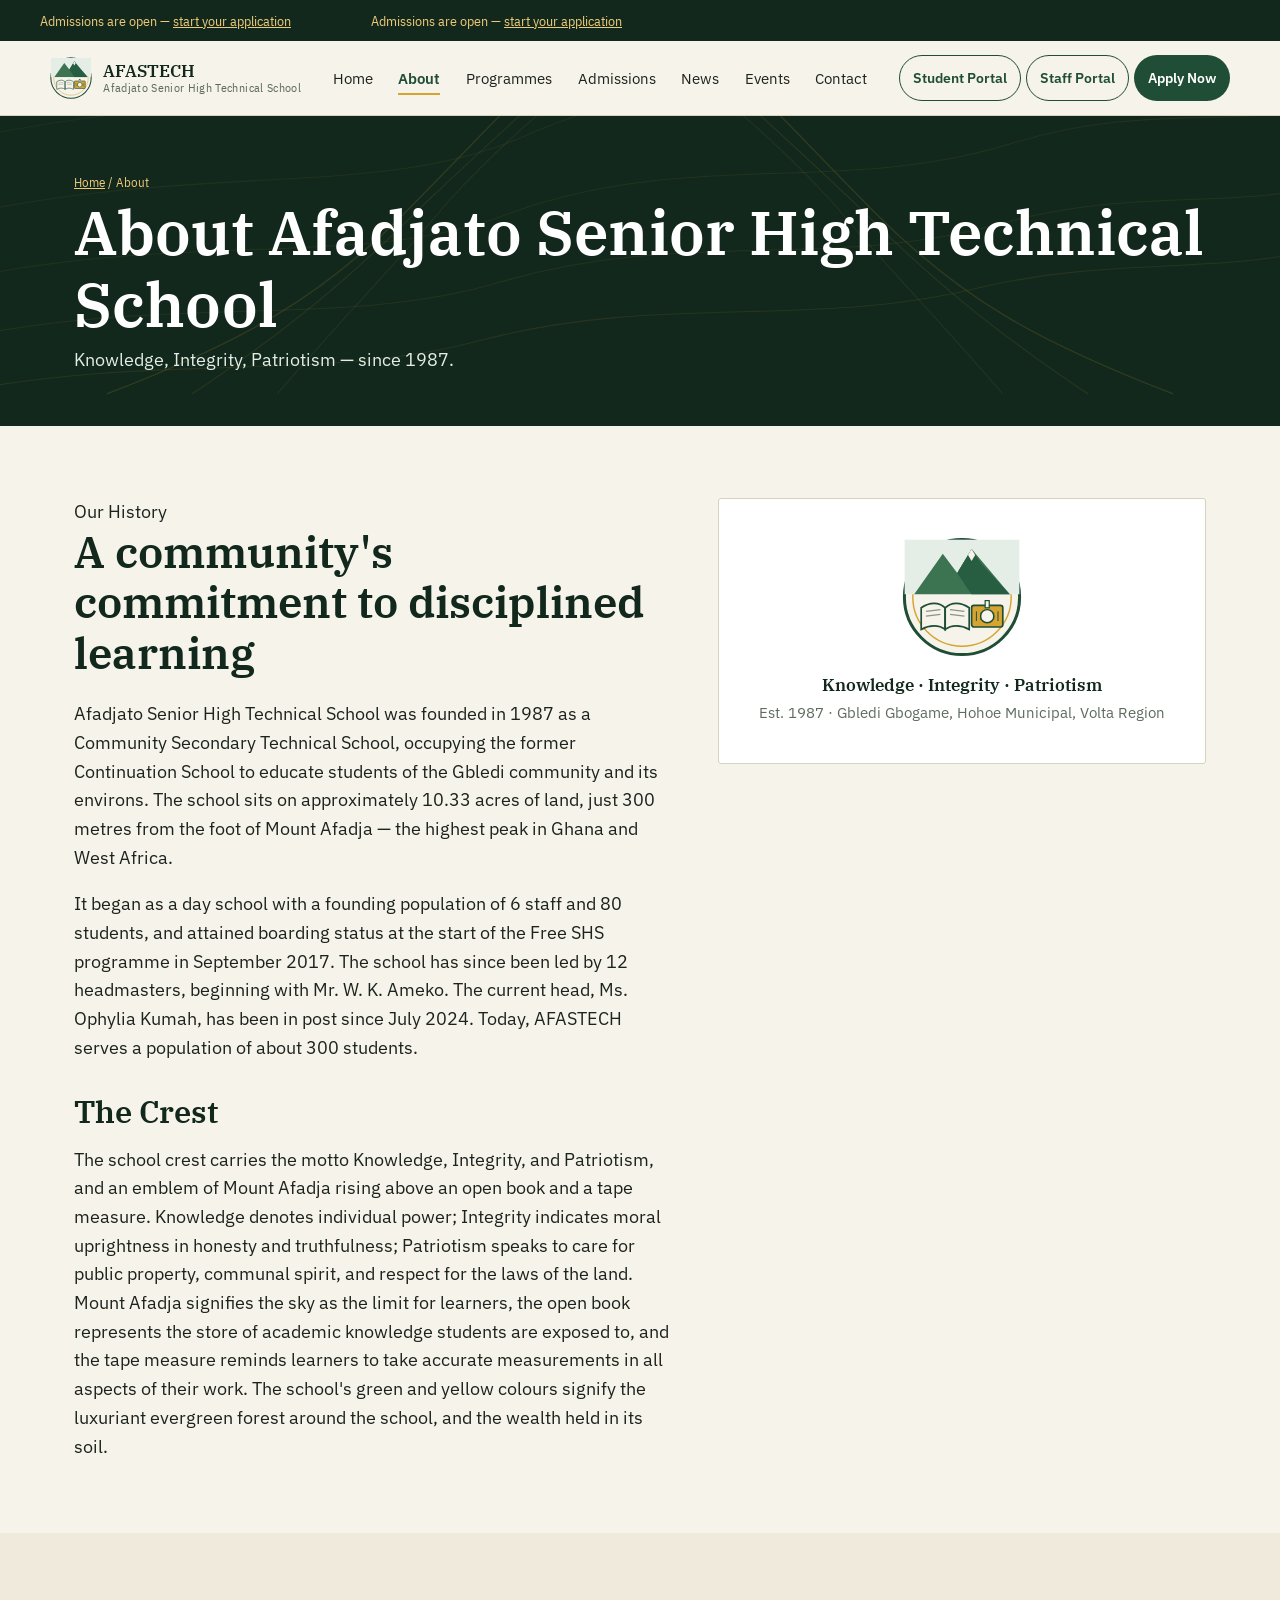
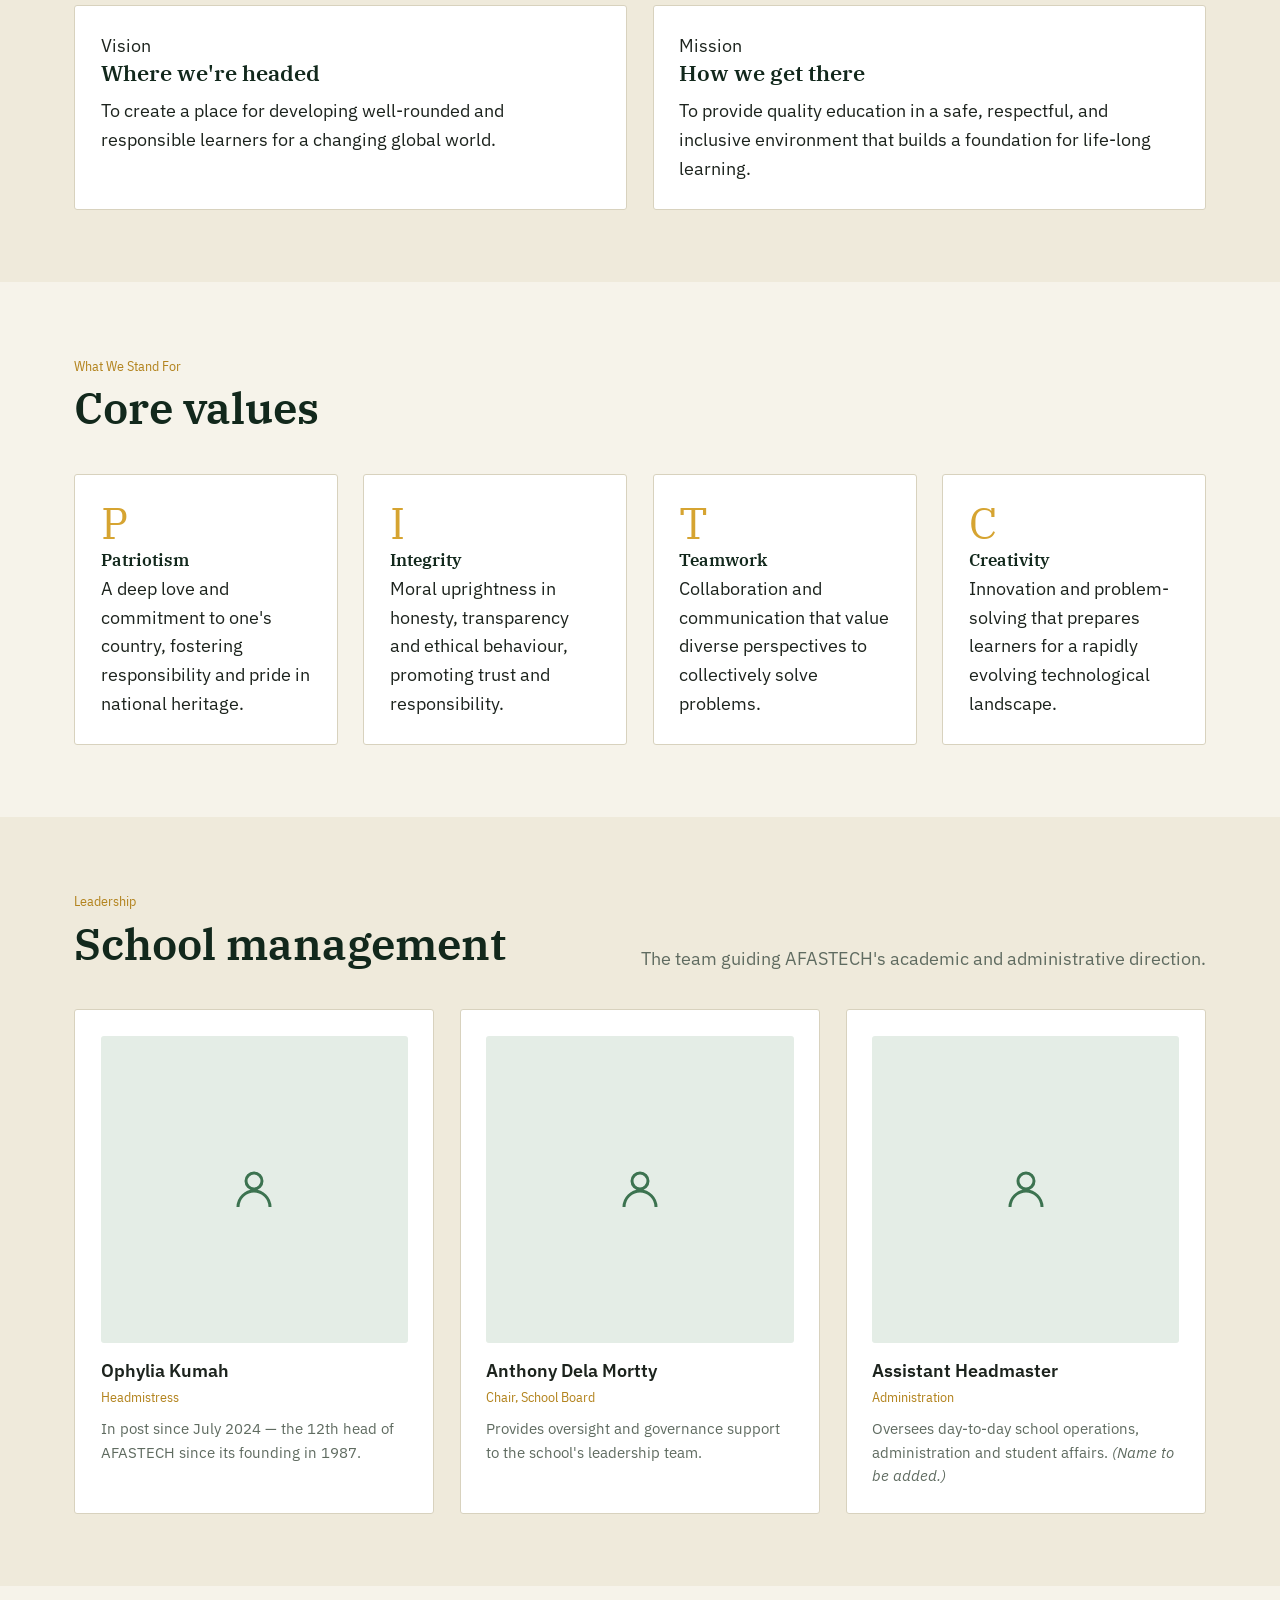
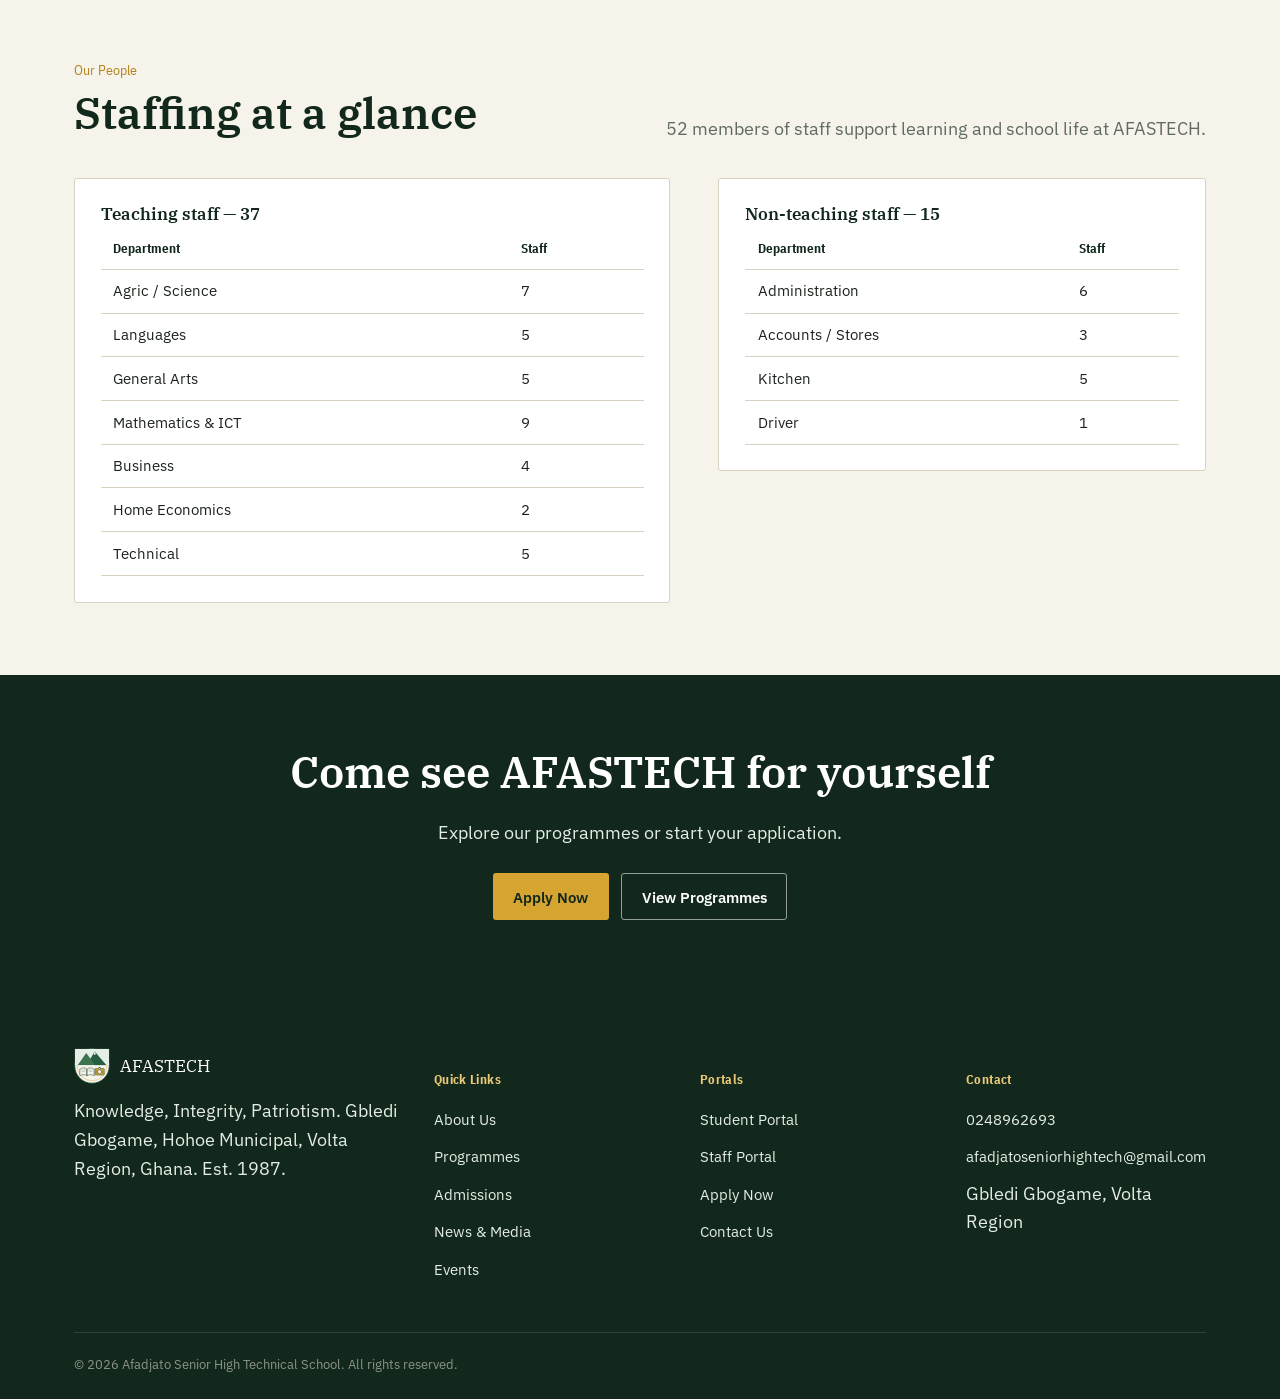
==== afastech-website/about.html @ eff5f086 "Publish AFASTECH website Co-authored-by: Copilot <223556219+Copilot@users.noreply.github.com>" ====
<!DOCTYPE html>
<html lang="en">
<head>
<meta charset="UTF-8">
<meta name="viewport" content="width=device-width, initial-scale=1.0">
<title>About Us — AFASTECH</title>
<meta name="description" content="History, vision, mission, core values and leadership of Afadjato Senior High Technical School.">
<link rel="icon" href="assets/crest.svg" type="image/svg+xml">
<link rel="preconnect" href="https://fonts.googleapis.com">
<link href="https://fonts.googleapis.com/css2?family=IBM+Plex+Serif:wght@500;600;700&family=IBM+Plex+Sans:wght@400;500;600&family=IBM+Plex+Sans+Condensed:wght@500;600&display=swap" rel="stylesheet">
<link rel="stylesheet" href="css/style.css">
</head>
<body data-page="about">
<a class="skip-link" href="#main">Skip to main content</a>

<header class="site-header">
  <div class="announce-bar">
    <div class="announce-track">
      <span class="announce-copy">Admissions are open — <a href="admissions.html">start your application</a></span>
      <span class="announce-copy" aria-hidden="true">Admissions are open — <a href="admissions.html" tabindex="-1">start your application</a></span>
    </div>
  </div>
  <div class="container nav-row">
    <a class="brand" href="index.html">
      <img class="brand-crest" src="assets/crest.svg" alt="AFASTECH crest">
      <span class="brand-text"><span class="brand-name">AFASTECH</span><span class="brand-sub">Afadjato Senior High Technical School</span></span>
    </a>
    <nav class="main-nav" aria-label="Primary">
      <a href="index.html" data-nav="home">Home</a>
      <a href="about.html" data-nav="about">About</a>
      <a href="programmes.html" data-nav="programmes">Programmes</a>
      <a href="admissions.html" data-nav="admissions">Admissions</a>
      <a href="news.html" data-nav="news">News</a>
      <a href="events.html" data-nav="events">Events</a>
      <a href="contact.html" data-nav="contact">Contact</a>
    </nav>
    <div class="nav-actions">
      <a class="btn btn-outline btn-header" href="portal-student.html">Student Portal</a>
      <a class="btn btn-outline btn-header" href="portal-staff.html">Staff Portal</a>
      <a class="btn btn-primary btn-header" href="admissions.html">Apply Now</a>
      <button class="nav-toggle" aria-label="Toggle navigation" aria-expanded="false">
        <svg viewBox="0 0 24 24" fill="none" stroke="currentColor" stroke-width="2"><line x1="3" y1="6" x2="21" y2="6"/><line x1="3" y1="12" x2="21" y2="12"/><line x1="3" y1="18" x2="21" y2="18"/></svg>
      </button>
    </div>
  </div>
</header>

<main id="main">

  <section class="page-hero">
    <img class="hero-contours" src="assets/contours.svg" alt="" style="opacity:0.3;">
    <div class="container" style="position:relative; z-index:2;">
      <span class="breadcrumb"><a href="index.html">Home</a> / About</span>
      <h1>About Afadjato Senior High Technical School</h1>
      <p>Knowledge, Integrity, Patriotism — since 1987.</p>
    </div>
  </section>

  <section>
    <div class="container two-col">
      <div>
        <span class="kicker">Our History</span>
        <h2>A community's commitment to disciplined learning</h2>
        <p>Afadjato Senior High Technical School was founded in 1987 as a Community Secondary Technical School, occupying the former Continuation School to educate students of the Gbledi community and its environs. The school sits on approximately 10.33 acres of land, just 300 metres from the foot of Mount Afadja — the highest peak in Ghana and West Africa.</p>
        <p>It began as a day school with a founding population of 6 staff and 80 students, and attained boarding status at the start of the Free SHS programme in September 2017. The school has since been led by 12 headmasters, beginning with Mr. W. K. Ameko. The current head, Ms. Ophylia Kumah, has been in post since July 2024. Today, AFASTECH serves a population of about 300 students.</p>
        <h3 style="margin-top:2rem;">The Crest</h3>
        <p>The school crest carries the motto Knowledge, Integrity, and Patriotism, and an emblem of Mount Afadja rising above an open book and a tape measure. Knowledge denotes individual power; Integrity indicates moral uprightness in honesty and truthfulness; Patriotism speaks to care for public property, communal spirit, and respect for the laws of the land. Mount Afadja signifies the sky as the limit for learners, the open book represents the store of academic knowledge students are exposed to, and the tape measure reminds learners to take accurate measurements in all aspects of their work. The school's green and yellow colours signify the luxuriant evergreen forest around the school, and the wealth held in its soil.</p>
      </div>
      <div>
        <div class="card" style="text-align:center; padding:2.4rem 1.6rem;">
          <img src="assets/crest.svg" alt="AFASTECH crest" style="width:120px; margin:0 auto 1.2rem;">
          <h4>Knowledge · Integrity · Patriotism</h4>
          <p class="person-bio">Est. 1987 · Gbledi Gbogame, Hohoe Municipal, Volta Region</p>
        </div>
      </div>
    </div>
  </section>

  <section class="section-alt">
    <div class="container grid grid-2">
      <div class="card">
        <span class="kicker">Vision</span>
        <h3>Where we're headed</h3>
        <p>To create a place for developing well-rounded and responsible learners for a changing global world.</p>
      </div>
      <div class="card">
        <span class="kicker">Mission</span>
        <h3>How we get there</h3>
        <p>To provide quality education in a safe, respectful, and inclusive environment that builds a foundation for life-long learning.</p>
      </div>
    </div>
  </section>

  <section>
    <div class="container">
      <div class="section-head">
        <div><span class="kicker">What We Stand For</span><h2>Core values</h2></div>
      </div>
      <div class="grid grid-4">
        <div class="card value-card"><span class="value-letter">P</span><h4>Patriotism</h4><p>A deep love and commitment to one's country, fostering responsibility and pride in national heritage.</p></div>
        <div class="card value-card"><span class="value-letter">I</span><h4>Integrity</h4><p>Moral uprightness in honesty, transparency and ethical behaviour, promoting trust and responsibility.</p></div>
        <div class="card value-card"><span class="value-letter">T</span><h4>Teamwork</h4><p>Collaboration and communication that value diverse perspectives to collectively solve problems.</p></div>
        <div class="card value-card"><span class="value-letter">C</span><h4>Creativity</h4><p>Innovation and problem-solving that prepares learners for a rapidly evolving technological landscape.</p></div>
      </div>
    </div>
  </section>

  <section id="leadership" class="section-alt">
    <div class="container">
      <div class="section-head">
        <div><span class="kicker">Leadership</span><h2>School management</h2></div>
        <p>The team guiding AFASTECH's academic and administrative direction.</p>
      </div>
      <div class="grid grid-3">
        <div class="card person-card">
          <div class="person-photo">
            <svg viewBox="0 0 24 24" width="48" height="48" fill="none" stroke="currentColor" stroke-width="1.5"><circle cx="12" cy="8" r="4"/><path d="M4 21c0-4.4 3.6-8 8-8s8 3.6 8 8"/></svg>
          </div>
          <p class="person-name">Ophylia Kumah</p>
          <p class="person-role">Headmistress</p>
          <p class="person-bio">In post since July 2024 — the 12th head of AFASTECH since its founding in 1987.</p>
        </div>
        <div class="card person-card">
          <div class="person-photo">
            <svg viewBox="0 0 24 24" width="48" height="48" fill="none" stroke="currentColor" stroke-width="1.5"><circle cx="12" cy="8" r="4"/><path d="M4 21c0-4.4 3.6-8 8-8s8 3.6 8 8"/></svg>
          </div>
          <p class="person-name">Anthony Dela Mortty</p>
          <p class="person-role">Chair, School Board</p>
          <p class="person-bio">Provides oversight and governance support to the school's leadership team.</p>
        </div>
        <div class="card person-card">
          <div class="person-photo">
            <svg viewBox="0 0 24 24" width="48" height="48" fill="none" stroke="currentColor" stroke-width="1.5"><circle cx="12" cy="8" r="4"/><path d="M4 21c0-4.4 3.6-8 8-8s8 3.6 8 8"/></svg>
          </div>
          <p class="person-name">Assistant Headmaster</p>
          <p class="person-role">Administration</p>
          <p class="person-bio">Oversees day-to-day school operations, administration and student affairs. <em>(Name to be added.)</em></p>
        </div>
      </div>
    </div>
  </section>

  <section>
    <div class="container">
      <div class="section-head">
        <div><span class="kicker">Our People</span><h2>Staffing at a glance</h2></div>
        <p>52 members of staff support learning and school life at AFASTECH.</p>
      </div>
      <div class="two-col">
        <div class="card">
          <h4>Teaching staff — 37</h4>
          <table class="data-table">
            <thead><tr><th>Department</th><th>Staff</th></tr></thead>
            <tbody>
              <tr><td>Agric / Science</td><td>7</td></tr>
              <tr><td>Languages</td><td>5</td></tr>
              <tr><td>General Arts</td><td>5</td></tr>
              <tr><td>Mathematics &amp; ICT</td><td>9</td></tr>
              <tr><td>Business</td><td>4</td></tr>
              <tr><td>Home Economics</td><td>2</td></tr>
              <tr><td>Technical</td><td>5</td></tr>
            </tbody>
          </table>
        </div>
        <div class="card">
          <h4>Non-teaching staff — 15</h4>
          <table class="data-table">
            <thead><tr><th>Department</th><th>Staff</th></tr></thead>
            <tbody>
              <tr><td>Administration</td><td>6</td></tr>
              <tr><td>Accounts / Stores</td><td>3</td></tr>
              <tr><td>Kitchen</td><td>5</td></tr>
              <tr><td>Driver</td><td>1</td></tr>
            </tbody>
          </table>
        </div>
      </div>
    </div>
  </section>

  <section class="section-dark">
    <div class="container" style="text-align:center;">
      <h2>Come see AFASTECH for yourself</h2>
      <p style="max-width:50ch; margin:0 auto 1.6rem; color:var(--forest-100);">Explore our programmes or start your application.</p>
      <div class="hero-ctas" style="justify-content:center;">
        <a class="btn btn-gold" href="admissions.html">Apply Now</a>
        <a class="btn btn-outline-light" href="programmes.html">View Programmes</a>
      </div>
    </div>
  </section>

</main>

<footer class="site-footer">
  <div class="container">
    <div class="footer-grid">
      <div>
        <div class="footer-brand"><img class="brand-crest" src="assets/crest.svg" alt="AFASTECH crest"><span>AFASTECH</span></div>
        <p style="color:var(--forest-100); max-width:32ch;">Knowledge, Integrity, Patriotism. Gbledi Gbogame, Hohoe Municipal, Volta Region, Ghana. Est. 1987.</p>
      </div>
      <div class="footer-col"><h5>Quick Links</h5><ul>
        <li><a href="about.html">About Us</a></li>
        <li><a href="programmes.html">Programmes</a></li>
        <li><a href="admissions.html">Admissions</a></li>
        <li><a href="news.html">News &amp; Media</a></li>
        <li><a href="events.html">Events</a></li>
      </ul></div>
      <div class="footer-col"><h5>Portals</h5><ul>
        <li><a href="portal-student.html">Student Portal</a></li>
        <li><a href="portal-staff.html">Staff Portal</a></li>
        <li><a href="admissions.html">Apply Now</a></li>
        <li><a href="contact.html">Contact Us</a></li>
      </ul></div>
      <div class="footer-col"><h5>Contact</h5><ul>
        <li><a href="tel:0248962693">0248962693</a></li>
        <li><a href="mailto:afadjatoseniorhightech@gmail.com">afadjatoseniorhightech@gmail.com</a></li>
        <li>Gbledi Gbogame, Volta Region</li>
      </ul></div>
    </div>
    <div class="footer-bottom">
      <span>© <span data-year></span> Afadjato Senior High Technical School. All rights reserved.</span>
    </div>
  </div>
</footer>

<script src="js/main.js"></script>
</body>
</html>
---- afastech-website/css/style.css ----
/* ==========================================================================
   AFASTECH — Afadjato Senior High Technical School
   Design system: forest/gold palette drawn from the school crest,
   contour-line + measurement-tick motifs drawn from Mount Afadja and the
   Technical Drawing programme.
   ========================================================================== */

:root {
  /* Colour */
  --forest-900: #12281c;
  --forest-700: #1f4d36;
  --forest-600: #275e42;
  --forest-500: #3c7350;
  --forest-100: #e4ede6;
  --gold-600: #b3841f;
  --gold-500: #d6a431;
  --gold-300: #ecc978;
  --gold-100: #faf1dc;
  --paper: #f6f3ea;
  --paper-dim: #efeadb;
  --ink: #1c231d;
  --stone: #5f6b60;
  --stone-light: #8b9389;
  --line: #d8d2be;
  --white: #ffffff;
  --error: #a3341f;

  /* Type */
  --font-display: "IBM Plex Serif", Georgia, serif;
  --font-body: "IBM Plex Sans", -apple-system, "Segoe UI", sans-serif;
  --font-label: "IBM Plex Sans Condensed", "IBM Plex Sans", sans-serif;

  /* Scale */
  --step--1: clamp(0.83rem, 0.8rem + 0.15vw, 0.9rem);
  --step-0: clamp(1rem, 0.96rem + 0.2vw, 1.125rem);
  --step-1: clamp(1.2rem, 1.13rem + 0.35vw, 1.4rem);
  --step-2: clamp(1.5rem, 1.35rem + 0.75vw, 1.95rem);
  --step-3: clamp(1.9rem, 1.6rem + 1.5vw, 2.75rem);
  --step-4: clamp(2.4rem, 1.9rem + 2.5vw, 3.9rem);

  --max-w: 1180px;
  --radius: 3px;
}

*, *::before, *::after { box-sizing: border-box; }

html { scroll-behavior: smooth; }

@media (prefers-reduced-motion: reduce) {
  html { scroll-behavior: auto; }
  *, *::before, *::after {
    animation-duration: 0.01ms !important;
    animation-iteration-count: 1 !important;
    transition-duration: 0.01ms !important;
  }
}

body {
  margin: 0;
  background: var(--paper);
  color: var(--ink);
  font-family: var(--font-body);
  font-size: var(--step-0);
  line-height: 1.6;
  -webkit-font-smoothing: antialiased;
}

h1, h2, h3, h4 {
  font-family: var(--font-display);
  color: var(--forest-900);
  line-height: 1.15;
  margin: 0 0 0.5em;
  font-weight: 600;
}

h1 { font-size: var(--step-4); }
h2 { font-size: var(--step-3); }
h3 { font-size: var(--step-2); }
h4 { font-size: var(--step-1); }

p { margin: 0 0 1em; max-width: 62ch; }
p:last-child { margin-bottom: 0; }

a { color: var(--forest-700); }

img { max-width: 100%; display: block; }

ul, ol { padding-left: 1.2em; }

.container {
  max-width: var(--max-w);
  margin: 0 auto;
  padding: 0 1.5rem;
}

.visually-hidden {
  position: absolute;
  width: 1px; height: 1px;
  overflow: hidden;
  clip: rect(0 0 0 0);
  white-space: nowrap;
}

a:focus-visible,
button:focus-visible,
input:focus-visible,
select:focus-visible,
textarea:focus-visible {
  outline: 2px solid var(--gold-600);
  outline-offset: 2px;
}

/* --------------------------------------------------------------------
   Measurement-tick divider — echoes the crest's tape measure & the
   Technical Drawing programme. Used instead of a plain hairline rule.
   -------------------------------------------------------------------- */
.tick-rule {
  --tick-color: var(--line);
  height: 10px;
  width: 100%;
  background-image:
    linear-gradient(to right, var(--tick-color), var(--tick-color));
  background-size: 100% 1px;
  background-position: center;
  background-repeat: no-repeat;
  position: relative;
  margin: 0;
}
.tick-rule::before {
  content: "";
  position: absolute;
  inset: 0;
  background-image: repeating-linear-gradient(
    to right,
    var(--tick-color) 0,
    var(--tick-color) 1px,
    transparent 1px,
    transparent 24px
  );
  background-position: center;
  background-repeat: repeat-x;
  background-size: 24px 10px;
  opacity: 0.9;
}
.tick-rule.tick-gold { --tick-color: var(--gold-500); }

/* --------------------------------------------------------------------
   Header / nav
   -------------------------------------------------------------------- */
.site-header {
  background: var(--paper);
  border-bottom: 1px solid var(--line);
  position: sticky;
  top: 0;
  z-index: 40;
}

.announce-bar {
  background: var(--forest-900);
  color: var(--gold-300);
  font-family: var(--font-label);
  font-size: var(--step--1);
  overflow: hidden;
  padding: 0.55rem 0;
  white-space: nowrap;
}
.announce-bar a { color: var(--gold-300); text-decoration: underline; }
.announce-track {
  display: flex;
  width: max-content;
  animation: admissions-scroll 28s linear infinite;
}
.announce-copy { flex: 0 0 auto; padding: 0 2.5rem; }
.announce-bar:hover .announce-track,
.announce-bar:focus-within .announce-track { animation-play-state: paused; }
@keyframes admissions-scroll {
  to { transform: translateX(-50%); }
}
@media (prefers-reduced-motion: reduce) {
  .announce-track { animation: none; width: auto; margin: 0 auto; }
  .announce-copy { white-space: normal; text-align: center; }
  .announce-copy[aria-hidden="true"] { display: none; }
}

.nav-row {
  display: flex;
  align-items: center;
  justify-content: space-between;
  padding: 0.9rem 0;
  gap: 1rem;
}

.brand {
  display: flex;
  align-items: center;
  gap: 0.7rem;
  text-decoration: none;
  color: var(--forest-900);
}
.brand-crest { width: 42px; height: 42px; flex-shrink: 0; }
.brand-text { display: flex; flex-direction: column; line-height: 1.15; }
.brand-name {
  font-family: var(--font-display);
  font-weight: 600;
  font-size: 1.05rem;
  color: var(--forest-900);
}
.brand-sub {
  font-family: var(--font-label);
  font-size: 0.72rem;
  color: var(--stone);
  letter-spacing: 0.03em;
}

.main-nav {
  display: flex;
  align-items: center;
  gap: 1.6rem;
}
.main-nav a {
  color: var(--ink);
  text-decoration: none;
  font-size: 0.95rem;
  position: relative;
  padding: 0.2rem 0;
}
.main-nav a::after {
  content: "";
  position: absolute;
  left: 0; right: 100%;
  bottom: -2px;
  height: 2px;
  background: var(--gold-500);
  transition: right 0.2s ease;
}
.main-nav a:hover::after,
.main-nav a[aria-current="page"]::after { right: 0; }
.main-nav a[aria-current="page"] { color: var(--forest-700); font-weight: 600; }

.nav-actions { display: flex; align-items: center; justify-content: flex-end; gap: 0.35rem; flex-wrap: wrap; }
.nav-actions .btn-header { border-radius: 999px; padding-inline: 0.8rem; font-size: 0.9rem; white-space: nowrap; }

.nav-toggle {
  display: none;
  background: none;
  border: 1px solid var(--line);
  border-radius: var(--radius);
  padding: 0.4rem 0.6rem;
  cursor: pointer;
}
.nav-toggle svg { display: block; width: 22px; height: 22px; }

@media (max-width: 1080px) {
  .main-nav {
    display: none;
    position: absolute;
    top: 100%; left: 0; right: 0;
    background: var(--paper);
    border-bottom: 1px solid var(--line);
    flex-direction: column;
    align-items: flex-start;
    gap: 0;
    padding: 0.5rem 1.5rem 1rem;
  }
  .main-nav.open { display: flex; }
  .main-nav a { padding: 0.6rem 0; width: 100%; }
  .nav-toggle { display: inline-flex; }
}

@media (max-width: 640px) {
  .container { padding-left: 1rem; padding-right: 1rem; }
  .nav-row { position: relative; flex-wrap: wrap; padding-right: 1rem; }
  .brand { flex: 1 1 auto; min-width: 0; padding-right: 3.5rem; }
  .brand-sub { max-width: 14rem; }
  .nav-actions { flex: 1 1 100%; justify-content: center; }
  .nav-actions .btn-header { padding: 0.45rem 0.65rem; font-size: 0.82rem; }
  .nav-actions .nav-toggle { position: absolute; top: 0.85rem; right: 1rem; }
  section { padding: 3.25rem 0; }
  .hero-inner { padding-top: 3.5rem; padding-bottom: 4rem; }
  .login-card { padding: 1.5rem; }
  .form-card { padding: 1.25rem; }
  .data-table { display: block; overflow-x: auto; white-space: nowrap; }
  .portal-dash-header .container { flex-wrap: wrap; gap: 0.8rem; }
}

/* --------------------------------------------------------------------
   Buttons
   -------------------------------------------------------------------- */
.btn {
  display: inline-flex;
  align-items: center;
  gap: 0.5rem;
  font-family: var(--font-body);
  font-weight: 600;
  font-size: 0.95rem;
  padding: 0.65rem 1.2rem;
  border-radius: var(--radius);
  border: 1px solid transparent;
  cursor: pointer;
  text-decoration: none;
  transition: background 0.15s ease, color 0.15s ease, border-color 0.15s ease;
}
.btn-primary { background: var(--forest-700); color: var(--white); }
.btn-primary:hover { background: var(--forest-900); }
.btn-gold { background: var(--gold-500); color: var(--forest-900); }
.btn-gold:hover { background: var(--gold-600); color: var(--white); }
.btn-outline {
  background: transparent;
  border-color: var(--forest-700);
  color: var(--forest-700);
}
.btn-outline:hover { background: var(--forest-100); }
.btn-outline-light {
  background: transparent;
  border-color: rgba(255,255,255,0.55);
  color: var(--white);
}
.btn-outline-light:hover { background: rgba(255,255,255,0.12); }
.btn-block { width: 100%; justify-content: center; }
.btn[disabled] { opacity: 0.55; cursor: not-allowed; }

/* --------------------------------------------------------------------
   Hero
   -------------------------------------------------------------------- */
.hero {
  position: relative;
  background: linear-gradient(180deg, var(--forest-900) 0%, var(--forest-700) 100%);
  color: var(--white);
  overflow: hidden;
}
.hero-contours {
  position: absolute;
  inset: 0;
  width: 100%;
  height: 100%;
  opacity: 0.55;
}
.hero-inner {
  position: relative;
  z-index: 2;
  padding: 5rem 0 5.5rem;
  display: grid;
  gap: 1.4rem;
  max-width: 700px;
}
.eyebrow {
  font-family: var(--font-label);
  font-size: var(--step--1);
  color: var(--gold-300);
  display: inline-flex;
  align-items: center;
  gap: 0.5rem;
}
.hero h1 { color: var(--white); }
.hero .lede {
  font-size: var(--step-1);
  color: var(--forest-100);
  max-width: 46ch;
}
.hero-ctas { display: flex; gap: 0.8rem; flex-wrap: wrap; margin-top: 0.4rem; }

.stat-strip {
  position: relative;
  z-index: 2;
  background: var(--forest-900);
  border-top: 1px solid rgba(255,255,255,0.12);
}
.stat-grid {
  display: grid;
  grid-template-columns: repeat(4, 1fr);
  text-align: left;
}
.stat-grid > div {
  padding: 1.1rem 1.5rem;
  border-left: 1px solid rgba(255,255,255,0.12);
}
.stat-grid > div:first-child { border-left: none; padding-left: 0; }
.stat-num {
  font-family: var(--font-display);
  font-size: var(--step-2);
  color: var(--gold-300);
  display: block;
}
.stat-label {
  font-family: var(--font-label);
  font-size: 0.78rem;
  color: var(--forest-100);
}
@media (max-width: 760px) {
  .stat-grid { grid-template-columns: repeat(2, 1fr); }
  .stat-grid > div:nth-child(3) { border-left: none; padding-left: 0; }
}

/* --------------------------------------------------------------------
   Sections
   -------------------------------------------------------------------- */
section { padding: 4.5rem 0; }
.section-tight { padding: 3rem 0; }
.section-alt { background: var(--paper-dim); }
.section-dark { background: var(--forest-900); color: var(--forest-100); }
.section-dark h2, .section-dark h3 { color: var(--white); }

.section-head {
  display: flex;
  justify-content: space-between;
  align-items: flex-end;
  gap: 1.5rem;
  margin-bottom: 2.2rem;
  flex-wrap: wrap;
}
.section-head .kicker {
  font-family: var(--font-label);
  color: var(--gold-600);
  font-size: var(--step--1);
  margin-bottom: 0.4rem;
  display: block;
}
.section-head h2 { margin-bottom: 0.3rem; }
.section-head p { color: var(--stone); margin: 0; }

/* Grids & cards */
.grid { display: grid; gap: 1.6rem; }
.grid-2 { grid-template-columns: repeat(2, minmax(0, 1fr)); }
.grid-3 { grid-template-columns: repeat(3, minmax(0, 1fr)); }
.grid-4 { grid-template-columns: repeat(4, minmax(0, 1fr)); }
.grid > * { min-width: 0; }
@media (max-width: 900px) {
  .grid-3, .grid-4 { grid-template-columns: repeat(2, 1fr); }
}
@media (max-width: 620px) {
  .grid-2, .grid-3, .grid-4 { grid-template-columns: minmax(0, 1fr); }
}

.card {
  background: var(--white);
  border: 1px solid var(--line);
  border-radius: var(--radius);
  padding: 1.6rem;
  overflow-wrap: anywhere;
}
.card h3 { font-size: var(--step-1); }
.card h4 { font-size: 1.05rem; margin-bottom: 0.3rem; }

.programme-card {
  background: var(--white);
  border: 1px solid var(--line);
  border-top: 3px solid var(--forest-600);
  border-radius: var(--radius);
  padding: 1.7rem;
  display: flex;
  flex-direction: column;
  gap: 0.7rem;
}
.programme-card .subject-list {
  font-size: 0.9rem;
  color: var(--stone);
  columns: 1;
  margin: 0;
  padding-left: 1.1em;
}
.programme-icon {
  width: 40px; height: 40px;
  color: var(--forest-600);
}

.value-card { text-align: left; }
.value-letter {
  font-family: var(--font-display);
  font-size: var(--step-3);
  color: var(--gold-500);
  line-height: 1;
  display: block;
  margin-bottom: 0.4rem;
}

.person-card { text-align: left; }
.person-photo {
  aspect-ratio: 1;
  border-radius: var(--radius);
  background: var(--forest-100);
  margin-bottom: 0.9rem;
  display: flex;
  align-items: center;
  justify-content: center;
  color: var(--forest-500);
  overflow: hidden;
}
.person-name { font-weight: 600; margin-bottom: 0.1rem; }
.person-role {
  font-family: var(--font-label);
  color: var(--gold-600);
  font-size: 0.85rem;
  margin-bottom: 0.5rem;
}
.person-bio { color: var(--stone); font-size: 0.92rem; }

.quote-block {
  border-left: 3px solid var(--gold-500);
  padding-left: 1.4rem;
  font-family: var(--font-display);
  font-size: var(--step-1);
  color: var(--forest-900);
}

.tag {
  display: inline-flex;
  align-items: center;
  font-family: var(--font-label);
  font-size: 0.75rem;
  padding: 0.2rem 0.6rem;
  border-radius: 999px;
  background: var(--forest-100);
  color: var(--forest-700);
}
.tag-gold { background: var(--gold-100); color: var(--gold-600); }

/* --------------------------------------------------------------------
   Timeline / steps (admissions)
   -------------------------------------------------------------------- */
.step-list { list-style: none; margin: 0; padding: 0; counter-reset: step; }
.step-item {
  display: flex;
  gap: 1.2rem;
  padding: 1.5rem 0;
  border-top: 1px solid var(--line);
}
.step-item:first-child { border-top: none; }
.step-num {
  counter-increment: step;
  font-family: var(--font-display);
  font-size: var(--step-1);
  color: var(--gold-600);
  width: 2.4rem;
  flex-shrink: 0;
}
.step-num::before { content: counter(step, decimal-leading-zero); }
.step-body h4 { margin-bottom: 0.3rem; }
.step-body p { color: var(--stone); }

/* --------------------------------------------------------------------
   Forms
   -------------------------------------------------------------------- */
.field { margin-bottom: 1.1rem; }
.field label {
  display: block;
  font-family: var(--font-label);
  font-size: 0.85rem;
  color: var(--forest-900);
  margin-bottom: 0.35rem;
}
.field .hint { font-size: 0.8rem; color: var(--stone-light); margin-top: 0.3rem; }
.field input,
.field select,
.field textarea {
  width: 100%;
  font-family: var(--font-body);
  font-size: 1rem;
  padding: 0.65rem 0.8rem;
  border: 1px solid var(--line);
  border-radius: var(--radius);
  background: var(--white);
  color: var(--ink);
}
.field input:focus,
.field select:focus,
.field textarea:focus {
  border-color: var(--forest-500);
}
.field-row { display: grid; grid-template-columns: 1fr 1fr; gap: 1rem; }
@media (max-width: 560px) { .field-row { grid-template-columns: 1fr; } }
.field-error { color: var(--error); font-size: 0.8rem; margin-top: 0.3rem; display: none; }
.field.has-error input,
.field.has-error select { border-color: var(--error); }
.field.has-error .field-error { display: block; }

.form-card {
  background: var(--white);
  border: 1px solid var(--line);
  border-radius: var(--radius);
  padding: 2rem;
}

.alert {
  border-radius: var(--radius);
  padding: 0.9rem 1.1rem;
  font-size: 0.92rem;
  margin-bottom: 1.2rem;
  display: none;
}
.alert.show { display: block; }
.alert-success { background: var(--forest-100); color: var(--forest-900); border: 1px solid var(--forest-500); }
.alert-error { background: #f7e5e0; color: var(--error); border: 1px solid var(--error); }

/* Admission progress */
.progress-track {
  display: flex;
  align-items: center;
  margin-bottom: 2.5rem;
  overflow-x: auto;
  gap: 0;
}
.progress-step {
  display: flex;
  align-items: center;
  flex-shrink: 0;
  font-family: var(--font-label);
  font-size: 0.78rem;
  color: var(--stone-light);
}
.progress-step .dot {
  width: 26px; height: 26px;
  border-radius: 50%;
  border: 1px solid var(--line);
  display: flex;
  align-items: center;
  justify-content: center;
  background: var(--white);
  font-family: var(--font-display);
  color: var(--stone);
  margin-right: 0.5rem;
  flex-shrink: 0;
}
.progress-step.active .dot { background: var(--forest-700); border-color: var(--forest-700); color: var(--white); }
.progress-step.done .dot { background: var(--gold-500); border-color: var(--gold-500); color: var(--forest-900); }
.progress-step.active { color: var(--forest-900); font-weight: 600; }
.progress-connector { width: 32px; height: 1px; background: var(--line); margin: 0 0.4rem; flex-shrink: 0; }

/* --------------------------------------------------------------------
   Footer
   -------------------------------------------------------------------- */
.site-footer {
  background: var(--forest-900);
  color: var(--forest-100);
  padding: 3.5rem 0 1.5rem;
}
.footer-grid {
  display: grid;
  grid-template-columns: 1.4fr 1fr 1fr 1fr;
  gap: 2rem;
  margin-bottom: 2.5rem;
}
@media (max-width: 760px) {
  .footer-grid { grid-template-columns: 1fr 1fr; }
}
@media (max-width: 480px) {
  .footer-grid { grid-template-columns: 1fr; gap: 1.5rem; }
  .footer-bottom { flex-direction: column; }
}
.footer-brand { display: flex; align-items: center; gap: 0.6rem; margin-bottom: 0.8rem; }
.footer-brand .brand-crest { width: 36px; height: 36px; }
.footer-brand span { font-family: var(--font-display); color: var(--white); font-size: 1.05rem; }
.footer-col h5 {
  font-family: var(--font-label);
  color: var(--gold-300);
  font-size: 0.8rem;
  letter-spacing: 0.03em;
  margin-bottom: 0.9rem;
}
.footer-col ul { list-style: none; padding: 0; margin: 0; }
.footer-col li { margin-bottom: 0.55rem; }
.footer-col a { color: var(--forest-100); text-decoration: none; font-size: 0.92rem; }
.footer-col a:hover { color: var(--gold-300); }
.footer-bottom {
  border-top: 1px solid rgba(255,255,255,0.12);
  padding-top: 1.3rem;
  display: flex;
  justify-content: space-between;
  flex-wrap: wrap;
  gap: 0.6rem;
  font-size: 0.82rem;
  color: var(--stone-light);
}

/* --------------------------------------------------------------------
   Misc page bits
   -------------------------------------------------------------------- */
.page-hero {
  background: var(--forest-900);
  color: var(--white);
  padding: 3.2rem 0;
  position: relative;
  overflow: hidden;
}
.page-hero h1 { color: var(--white); margin-bottom: 0.4rem; }
.page-hero p { color: var(--forest-100); }
.breadcrumb {
  font-family: var(--font-label);
  font-size: 0.8rem;
  color: var(--gold-300);
  margin-bottom: 0.6rem;
}
.breadcrumb a { color: var(--gold-300); }

.two-col {
  display: grid;
  grid-template-columns: 1.1fr 0.9fr;
  gap: 3rem;
  align-items: start;
}
@media (max-width: 860px) { .two-col { grid-template-columns: 1fr; } }

.mountain-figure {
  border-radius: var(--radius);
  overflow: hidden;
  border: 1px solid var(--line);
}

.news-card { display: flex; flex-direction: column; gap: 0.6rem; }
.news-meta {
  font-family: var(--font-label);
  font-size: 0.78rem;
  color: var(--stone-light);
  display: flex;
  gap: 0.6rem;
  align-items: center;
}

table.data-table { width: 100%; border-collapse: collapse; font-size: 0.92rem; }
table.data-table th, table.data-table td {
  text-align: left;
  padding: 0.6rem 0.8rem;
  border-bottom: 1px solid var(--line);
}
table.data-table th {
  font-family: var(--font-label);
  color: var(--forest-900);
  font-size: 0.8rem;
}

.login-shell {
  min-height: calc(100vh - 260px);
  display: flex;
  align-items: center;
  justify-content: center;
  padding: 3.5rem 1.5rem;
  background: var(--paper-dim);
}
.login-card {
  width: 100%;
  max-width: 420px;
  background: var(--white);
  border: 1px solid var(--line);
  border-radius: var(--radius);
  padding: 2.4rem;
}
.login-crest { width: 52px; height: 52px; margin: 0 auto 1rem; }
.login-card h1 { font-size: var(--step-2); text-align: center; }
.login-sub { text-align: center; color: var(--stone); margin-bottom: 1.8rem; font-size: 0.92rem; }
.login-divider { text-align: center; color: var(--stone-light); font-size: 0.8rem; margin: 1.2rem 0; }
.demo-note {
  font-size: 0.82rem;
  color: var(--stone);
  background: var(--paper-dim);
  border: 1px dashed var(--line);
  border-radius: var(--radius);
  padding: 0.8rem 1rem;
  margin-top: 1.4rem;
}
.portal-dash-header {
  background: var(--forest-900);
  color: var(--white);
  padding: 1.4rem 0;
}
.portal-dash-header .container { display: flex; justify-content: space-between; align-items: center; }
.portal-shell { padding: 2.5rem 0 4rem; }
.dash-grid { display: grid; grid-template-columns: 220px 1fr; gap: 2rem; }
@media (max-width: 760px) { .dash-grid { grid-template-columns: 1fr; } }
.dash-nav { list-style: none; padding: 0; margin: 0; display: flex; flex-direction: column; gap: 0.2rem; }
.dash-nav a {
  display: block;
  padding: 0.6rem 0.8rem;
  border-radius: var(--radius);
  color: var(--ink);
  text-decoration: none;
  font-size: 0.92rem;
}
.dash-nav a.active, .dash-nav a:hover { background: var(--forest-100); color: var(--forest-700); }

.map-embed {
  border: 1px solid var(--line);
  border-radius: var(--radius);
  overflow: hidden;
}
.map-embed iframe { width: 100%; height: 320px; border: 0; display: block; }

.skip-link {
  position: absolute;
  left: -999px;
  top: 0;
  background: var(--forest-900);
  color: var(--white);
  padding: 0.7rem 1rem;
  z-index: 100;
}
.skip-link:focus { left: 1rem; top: 1rem; }
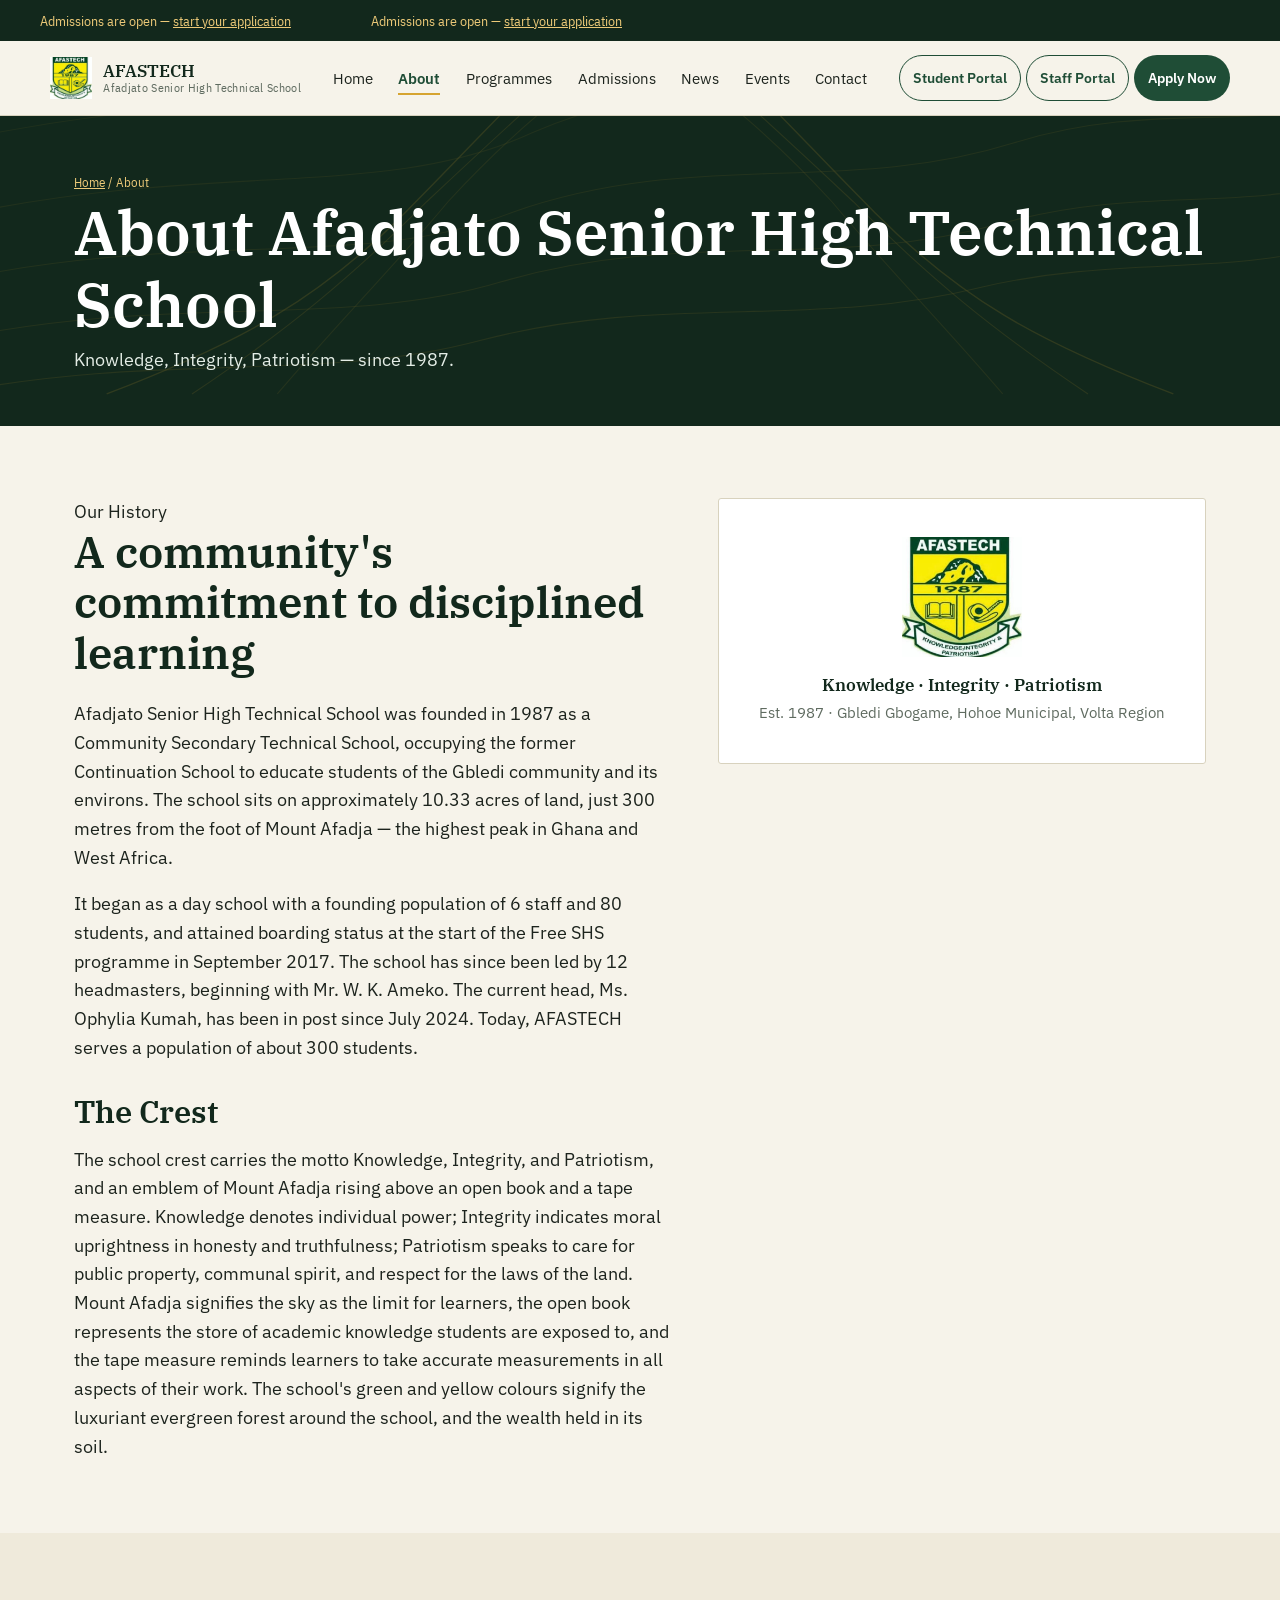
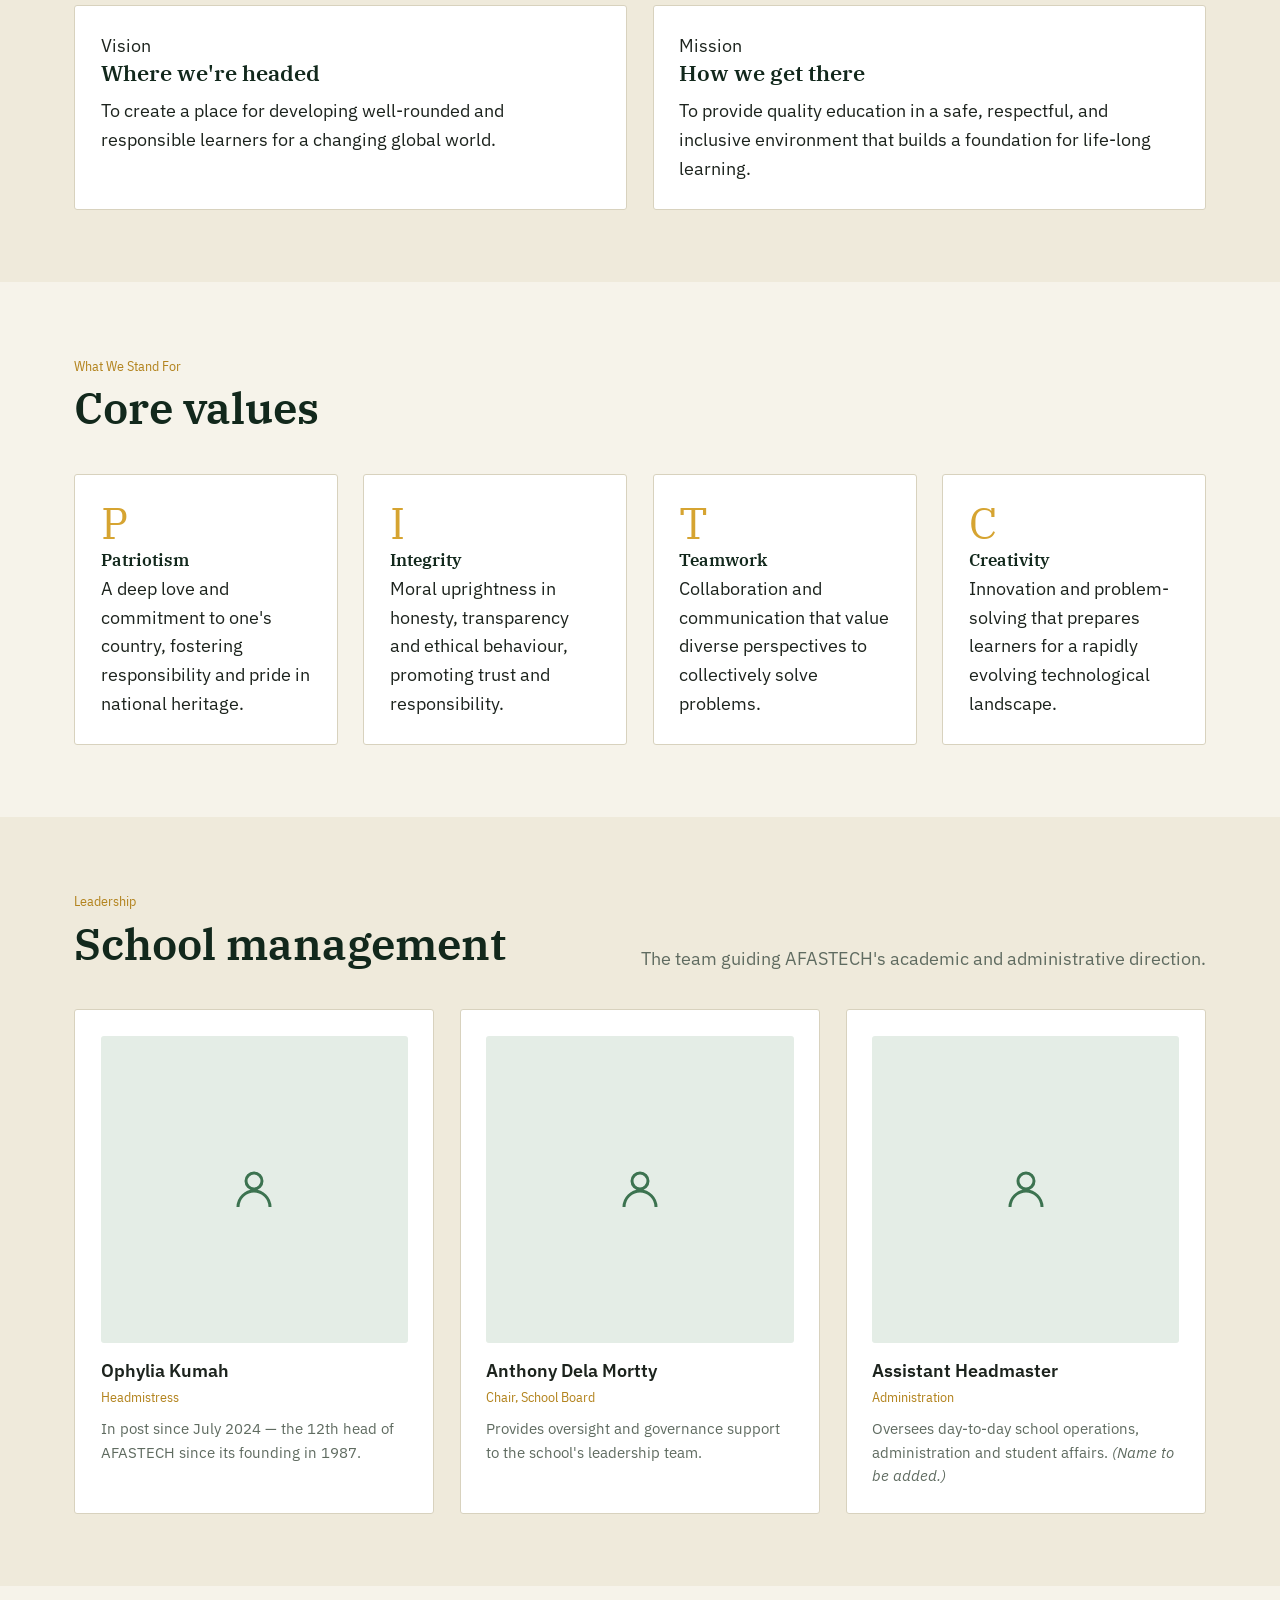
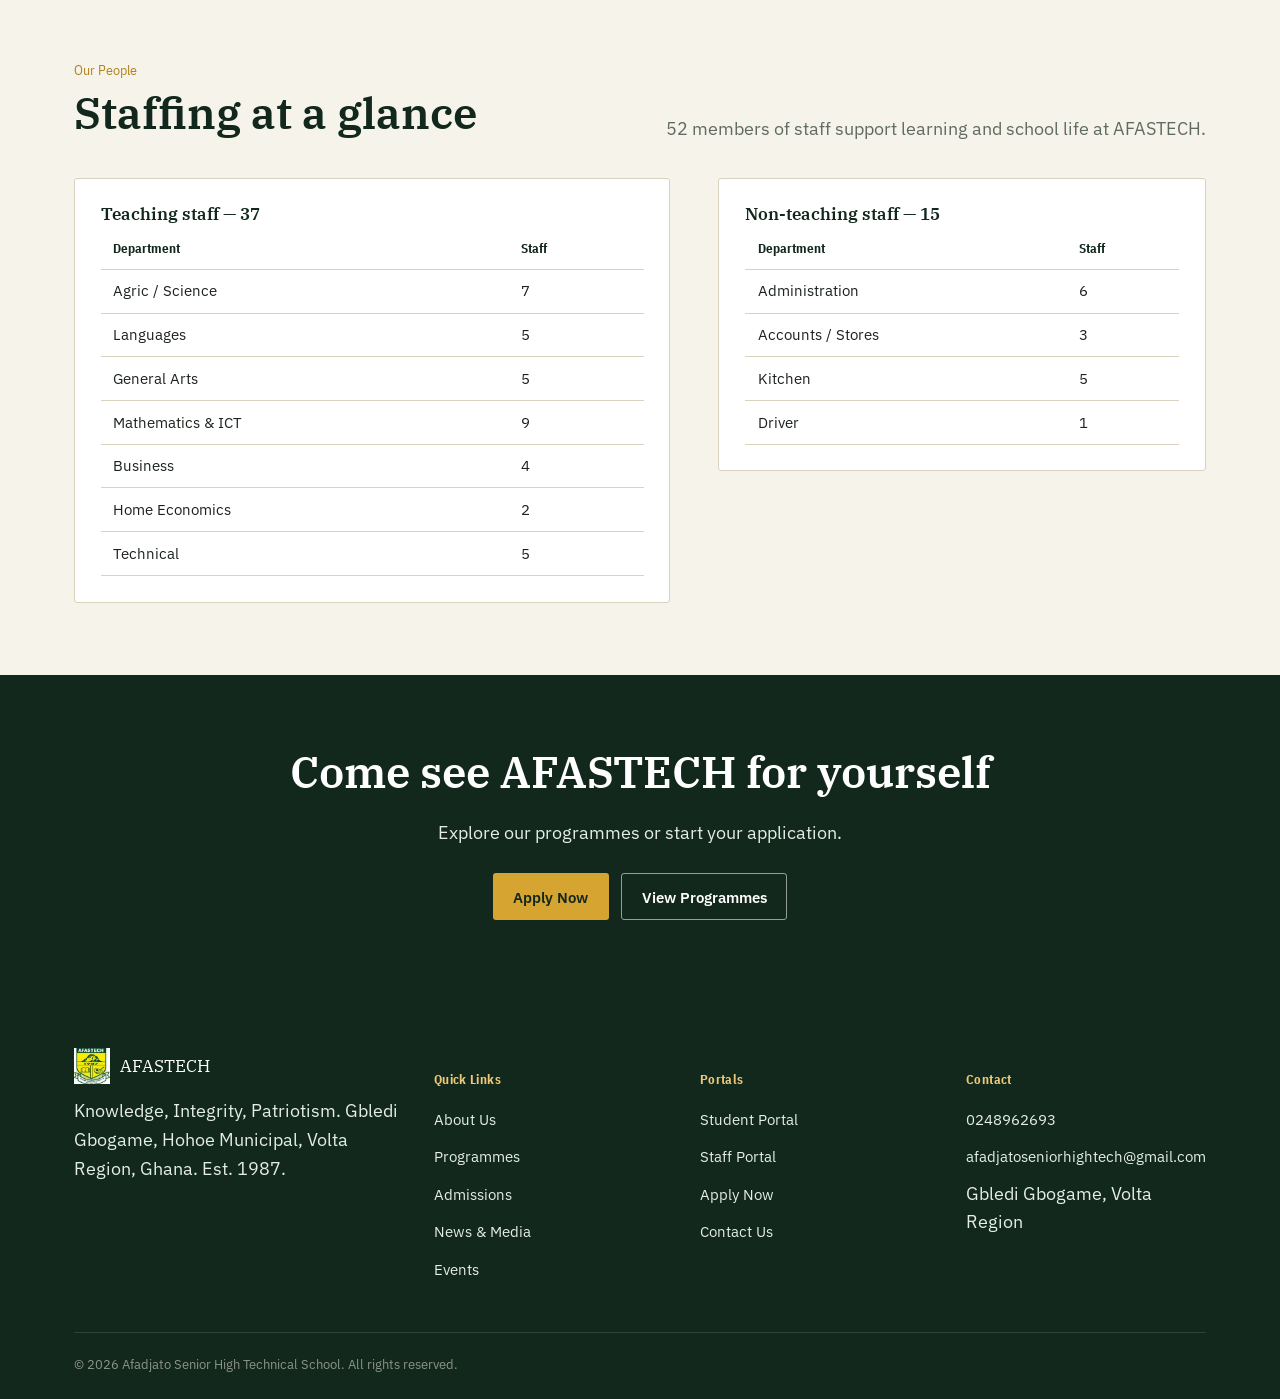
==== commit 8292f471: "Deploy shared portal and fee workflows" ====
--- a/afastech-website/about.html
+++ b/afastech-website/about.html
@@ -5,7 +5,7 @@
 <meta name="viewport" content="width=device-width, initial-scale=1.0">
 <title>About Us — AFASTECH</title>
 <meta name="description" content="History, vision, mission, core values and leadership of Afadjato Senior High Technical School.">
-<link rel="icon" href="assets/crest.svg" type="image/svg+xml">
+<link rel="icon" href="assets/afastech-crest.jpg" type="image/jpeg">
 <link rel="preconnect" href="https://fonts.googleapis.com">
 <link href="https://fonts.googleapis.com/css2?family=IBM+Plex+Serif:wght@500;600;700&family=IBM+Plex+Sans:wght@400;500;600&family=IBM+Plex+Sans+Condensed:wght@500;600&display=swap" rel="stylesheet">
 <link rel="stylesheet" href="css/style.css">
@@ -22,7 +22,7 @@
   </div>
   <div class="container nav-row">
     <a class="brand" href="index.html">
-      <img class="brand-crest" src="assets/crest.svg" alt="AFASTECH crest">
+      <img class="brand-crest" src="assets/afastech-crest.jpg" alt="AFASTECH school crest">
       <span class="brand-text"><span class="brand-name">AFASTECH</span><span class="brand-sub">Afadjato Senior High Technical School</span></span>
     </a>
     <nav class="main-nav" aria-label="Primary">
@@ -33,6 +33,9 @@
       <a href="news.html" data-nav="news">News</a>
       <a href="events.html" data-nav="events">Events</a>
       <a href="contact.html" data-nav="contact">Contact</a>
+      <a class="mobile-nav-action" href="portal-student.html">Student Portal</a>
+      <a class="mobile-nav-action" href="portal-staff.html">Staff Portal</a>
+      <a class="mobile-nav-action mobile-nav-apply" href="admissions.html">Apply Now</a>
     </nav>
     <div class="nav-actions">
       <a class="btn btn-outline btn-header" href="portal-student.html">Student Portal</a>
@@ -68,7 +71,7 @@
       </div>
       <div>
         <div class="card" style="text-align:center; padding:2.4rem 1.6rem;">
-          <img src="assets/crest.svg" alt="AFASTECH crest" style="width:120px; margin:0 auto 1.2rem;">
+          <img src="assets/afastech-crest.jpg" alt="AFASTECH school crest" style="width:120px; margin:0 auto 1.2rem;">
           <h4>Knowledge · Integrity · Patriotism</h4>
           <p class="person-bio">Est. 1987 · Gbledi Gbogame, Hohoe Municipal, Volta Region</p>
         </div>
@@ -195,7 +198,7 @@
   <div class="container">
     <div class="footer-grid">
       <div>
-        <div class="footer-brand"><img class="brand-crest" src="assets/crest.svg" alt="AFASTECH crest"><span>AFASTECH</span></div>
+        <div class="footer-brand"><img class="brand-crest" src="assets/afastech-crest.jpg" alt="AFASTECH school crest"><span>AFASTECH</span></div>
         <p style="color:var(--forest-100); max-width:32ch;">Knowledge, Integrity, Patriotism. Gbledi Gbogame, Hohoe Municipal, Volta Region, Ghana. Est. 1987.</p>
       </div>
       <div class="footer-col"><h5>Quick Links</h5><ul>
--- a/afastech-website/css/style.css
+++ b/afastech-website/css/style.css
@@ -236,6 +236,7 @@
 .main-nav a:hover::after,
 .main-nav a[aria-current="page"]::after { right: 0; }
 .main-nav a[aria-current="page"] { color: var(--forest-700); font-weight: 600; }
+.main-nav .mobile-nav-action { display: none; }
 
 .nav-actions { display: flex; align-items: center; justify-content: flex-end; gap: 0.35rem; flex-wrap: wrap; }
 .nav-actions .btn-header { border-radius: 999px; padding-inline: 0.8rem; font-size: 0.9rem; white-space: nowrap; }
@@ -264,6 +265,27 @@
   }
   .main-nav.open { display: flex; }
   .main-nav a { padding: 0.6rem 0; width: 100%; }
+  .main-nav .mobile-nav-action {
+    display: flex;
+    align-items: center;
+    min-height: 44px;
+    margin-top: 0.25rem;
+    padding: 0.65rem 0;
+    border-top: 1px solid var(--line);
+    color: var(--forest-700);
+    font-weight: 600;
+  }
+  .main-nav .mobile-nav-action::after { display: none; }
+  .main-nav .mobile-nav-apply {
+    justify-content: center;
+    margin: 0.5rem 0 0.2rem;
+    padding-inline: 1rem;
+    border: 0;
+    background: var(--forest-700);
+    color: var(--white);
+  }
+  .main-nav .mobile-nav-apply:hover { background: var(--forest-900); color: var(--white); }
+  .nav-actions > .btn-header { display: none; }
   .nav-toggle { display: inline-flex; }
 }
 
@@ -272,9 +294,9 @@
   .nav-row { position: relative; flex-wrap: wrap; padding-right: 1rem; }
   .brand { flex: 1 1 auto; min-width: 0; padding-right: 3.5rem; }
   .brand-sub { max-width: 14rem; }
-  .nav-actions { flex: 1 1 100%; justify-content: center; }
+  .nav-actions { position: absolute; top: 0.85rem; right: 1rem; flex: 0 0 auto; }
   .nav-actions .btn-header { padding: 0.45rem 0.65rem; font-size: 0.82rem; }
-  .nav-actions .nav-toggle { position: absolute; top: 0.85rem; right: 1rem; }
+  .nav-actions .nav-toggle { position: static; }
   section { padding: 3.25rem 0; }
   .hero-inner { padding-top: 3.5rem; padding-bottom: 4rem; }
   .login-card { padding: 1.5rem; }
@@ -793,3 +815,687 @@
   z-index: 100;
 }
 .skip-link:focus { left: 1rem; top: 1rem; }
+
+/* --------------------------------------------------------------------
+   Home page ? restrained editorial treatment
+   -------------------------------------------------------------------- */
+[data-page="home"] .site-header { background: var(--paper); border-bottom-color: var(--line); }
+[data-page="home"] .announce-bar { padding-block: 0.4rem; }
+[data-page="home"] .announce-track { width: auto; margin: 0 auto; animation: none; justify-content: center; }
+[data-page="home"] .announce-copy[aria-hidden="true"] { display: none; }
+[data-page="home"] .nav-row { padding-block: 0.75rem; }
+[data-page="home"] .home-hero { padding: 0; background: var(--forest-900); }
+[data-page="home"] .home-hero .hero-contours { opacity: 0.07; }
+[data-page="home"] .home-hero .hero-inner {
+  display: block;
+  max-width: var(--max-w);
+  padding: clamp(3.5rem, 7vw, 5.3rem) 1.5rem clamp(2.8rem, 5vw, 4rem);
+}
+[data-page="home"] .home-hero .eyebrow {
+  margin-bottom: 1.7rem;
+  color: var(--gold-300);
+  font-family: var(--font-label);
+  font-size: 0.78rem;
+  letter-spacing: 0.08em;
+  text-transform: uppercase;
+}
+[data-page="home"] .home-hero h1 {
+  max-width: 22ch;
+  margin-bottom: 1.35rem;
+  font-size: clamp(3.1rem, 5.7vw, 4.7rem);
+  font-weight: 500;
+  letter-spacing: -0.04em;
+  line-height: 1.04;
+  text-wrap: balance;
+}
+[data-page="home"] .home-hero .lede {
+  max-width: 66ch;
+  color: var(--forest-100);
+  font-size: clamp(1rem, 1.3vw, 1.12rem);
+  line-height: 1.8;
+}
+[data-page="home"] .home-hero .hero-ctas { gap: 0.75rem; margin-top: 1.65rem; }
+[data-page="home"] .home-hero .btn,
+[data-page="home"] .home-story .btn,
+[data-page="home"] .home-programmes .section-head > .btn,
+[data-page="home"] .home-news .section-head > .btn,
+[data-page="home"] .home-admissions > .container > .btn {
+  min-height: 46px;
+  padding: 0.7rem 1.15rem;
+  border-radius: 2px;
+}
+[data-page="home"] .home-hero .btn-gold { background: var(--gold-300); color: var(--forest-900); box-shadow: none; }
+[data-page="home"] .home-hero .btn-gold:hover { background: var(--white); color: var(--forest-900); }
+[data-page="home"] .home-hero .btn-outline-light { border-color: rgba(255,255,255,.4); background: transparent; }
+[data-page="home"] .home-hero .btn-outline-light:hover { background: rgba(255,255,255,.08); }
+[data-page="home"] .stat-strip { background: rgba(0,0,0,.12); border-top: 1px solid rgba(255,255,255,.14); }
+[data-page="home"] .stat-grid { text-align: left; }
+[data-page="home"] .stat-grid > div,
+[data-page="home"] .stat-grid > div:first-child { padding: 1rem 1.5rem; border-left-color: rgba(255,255,255,.14); }
+[data-page="home"] .stat-grid > div:first-child { padding-left: 0; }
+[data-page="home"] .stat-num { font-size: 1.8rem; }
+[data-page="home"] .stat-label { color: rgba(255,255,255,.72); }
+[data-page="home"] main > section:not(.home-hero) { padding-block: clamp(3.75rem, 7vw, 5.5rem); }
+[data-page="home"] .home-story .two-col { display: block; max-width: 1180px; }
+[data-page="home"] .home-story .two-col > div:first-child { max-width: 780px; }
+[data-page="home"] .home-story .kicker,
+[data-page="home"] .home-values .kicker,
+[data-page="home"] .home-programmes .kicker,
+[data-page="home"] .home-news .kicker,
+[data-page="home"] .home-admissions .kicker {
+  display: block;
+  margin-bottom: 0.75rem;
+  color: var(--gold-600);
+  font-family: var(--font-label);
+  font-size: 0.76rem;
+  letter-spacing: 0.09em;
+  text-transform: uppercase;
+}
+[data-page="home"] .home-story h2,
+[data-page="home"] .home-values h2,
+[data-page="home"] .home-programmes h2,
+[data-page="home"] .home-admissions h2,
+[data-page="home"] .home-news h2 {
+  max-width: 22ch;
+  margin-bottom: 0.7rem;
+  font-size: clamp(2rem, 3.8vw, 3rem);
+  font-weight: 500;
+  letter-spacing: -0.025em;
+  line-height: 1.12;
+  text-wrap: balance;
+}
+[data-page="home"] .home-story .two-col > div:first-child > p { margin: 1rem 0 1.35rem; color: var(--stone); line-height: 1.8; }
+[data-page="home"] .home-values,
+[data-page="home"] .home-admissions { background: var(--paper-dim); }
+[data-page="home"] .section-head { align-items: end; margin-bottom: 2rem; }
+[data-page="home"] .home-values .section-head > p,
+[data-page="home"] .home-admissions .section-head > p { max-width: 42ch; color: var(--stone); line-height: 1.75; }
+[data-page="home"] .home-values .grid,
+[data-page="home"] .home-programmes .grid,
+[data-page="home"] .home-news .grid { gap: 1.5rem; }
+[data-page="home"] .home-values .value-card,
+[data-page="home"] .home-programmes .programme-card,
+[data-page="home"] .home-news .news-card {
+  min-height: 0;
+  padding: 1.2rem 0 0;
+  border: 0;
+  border-top: 1px solid var(--line);
+  border-radius: 0;
+  background: transparent;
+  box-shadow: none;
+  transition: none;
+}
+[data-page="home"] .home-values .value-card:hover,
+[data-page="home"] .home-programmes .programme-card:hover,
+[data-page="home"] .home-news .news-card:hover { transform: none; border-color: var(--line); box-shadow: none; }
+[data-page="home"] .home-values .value-letter { display: block; width: auto; height: auto; margin-bottom: 1rem; color: var(--gold-600); font-size: 1.45rem; }
+[data-page="home"] .home-values .value-card h4 { margin-bottom: 0.45rem; font-size: 1.1rem; }
+[data-page="home"] .home-values .value-card p,
+[data-page="home"] .home-programmes .programme-card p,
+[data-page="home"] .home-news .news-card > p:not(.news-meta) { color: var(--stone); font-size: 0.92rem; line-height: 1.7; }
+[data-page="home"] .home-programmes .programme-card h3 { font-size: 1.45rem; font-weight: 500; letter-spacing: -0.02em; }
+[data-page="home"] .home-programmes .programme-card a,
+[data-page="home"] .home-news .news-card > a { margin-top: auto; color: var(--forest-700); font-size: 0.9rem; font-weight: 600; text-decoration: underline; text-decoration-color: transparent; text-underline-offset: 0.2em; }
+[data-page="home"] .home-programmes .programme-card a:hover,
+[data-page="home"] .home-news .news-card > a:hover { color: var(--forest-900); text-decoration-color: currentColor; }
+[data-page="home"] .home-leadership { background: var(--forest-900); }
+[data-page="home"] .home-leadership .two-col { align-items: start; gap: clamp(2.5rem, 7vw, 6rem); }
+[data-page="home"] .home-leadership .kicker { display: block; margin-bottom: 1rem; color: var(--gold-300) !important; font-family: var(--font-label); font-size: 0.76rem; letter-spacing: 0.09em; text-transform: uppercase; }
+[data-page="home"] .home-leadership .quote-block { max-width: 38ch; border-left: 2px solid var(--gold-500); padding-left: 1.2rem; font-size: clamp(1.35rem, 2.3vw, 1.9rem); line-height: 1.5; }
+[data-page="home"] .home-leadership .two-col > div:first-child > p { margin: 1rem 0 1.2rem !important; color: var(--forest-100) !important; font-size: 0.9rem; }
+[data-page="home"] .home-leadership .card { padding: 1.2rem 0 0; border: 0 !important; border-top: 1px solid rgba(255,255,255,.25) !important; border-radius: 0; background: transparent !important; box-shadow: none; }
+[data-page="home"] .home-leadership .card h4 { margin-bottom: 0.7rem; color: var(--white) !important; font-size: 1.25rem; }
+[data-page="home"] .home-leadership .data-table th,
+[data-page="home"] .home-leadership .data-table td { padding: 0.55rem 0; border-bottom-color: rgba(255,255,255,.14); }
+[data-page="home"] .home-leadership .data-table th { color: var(--gold-300) !important; font-weight: 500; }
+[data-page="home"] .home-leadership .data-table td { color: var(--forest-100); }
+[data-page="home"] .home-admissions .step-list { max-width: 820px; margin: 1.25rem 0 1.5rem; padding: 0; }
+[data-page="home"] .home-admissions .step-item { align-items: baseline; gap: 1.25rem; border-top-color: var(--line); }
+[data-page="home"] .home-admissions .step-item:first-child { border-top: 1px solid var(--line); }
+[data-page="home"] .home-admissions .step-num { font-size: 1.1rem; }
+[data-page="home"] .home-admissions .step-body h4 { font-size: 1.05rem; }
+[data-page="home"] .home-admissions .step-body p { color: var(--stone); font-size: 0.92rem; }
+[data-page="home"] .home-news .tag { align-self: flex-start; padding: 0; color: var(--gold-600); font-size: 0.72rem; letter-spacing: 0.06em; text-transform: uppercase; }
+[data-page="home"] .home-news .news-card h4 { margin: 0.25rem 0 0; font-size: 1.25rem; font-weight: 500; }
+[data-page="home"] .home-news .news-meta { margin: 0; color: var(--stone-light); font-size: 0.78rem; }
+[data-page="home"] .site-footer { background: var(--forest-900); }
+
+[data-page="home"] main .container {
+  padding-inline: clamp(1.5rem, 5vw, 2rem);
+}
+
+@media (max-width: 760px) {
+  [data-page="home"] .stat-grid { grid-template-columns: repeat(2, minmax(0, 1fr)); }
+  [data-page="home"] .stat-grid > div,
+  [data-page="home"] .stat-grid > div:first-child,
+  [data-page="home"] .stat-grid > div:nth-child(3) { padding: 0.8rem 1rem; border-left: 1px solid rgba(255,255,255,.14); }
+  [data-page="home"] .stat-grid > div:nth-child(odd) { border-left: 0; }
+  [data-page="home"] .stat-grid > div:nth-child(n + 3) { border-top: 1px solid rgba(255,255,255,.14); }
+}
+@media (max-width: 640px) {
+  [data-page="home"] .home-hero .hero-inner { padding: 3.75rem 1.5rem 3rem; }
+  [data-page="home"] .home-hero .eyebrow { max-width: 32ch; font-size: 0.7rem; }
+  [data-page="home"] .home-hero h1 { font-size: clamp(2.8rem, 12vw, 4rem); }
+  [data-page="home"] .home-hero .lede { font-size: 1rem; }
+  [data-page="home"] .home-story .two-col > div:first-child { max-width: none; }
+  [data-page="home"] .home-values .section-head,
+  [data-page="home"] .home-programmes .section-head,
+  [data-page="home"] .home-admissions .section-head,
+  [data-page="home"] .home-news .section-head { align-items: flex-start; gap: 0.6rem; }
+}
+
+/* Home-page feature carousel */
+[data-page="home"] .home-carousel {
+  position: relative;
+  z-index: 2;
+}
+
+[data-page="home"] .home-carousel-stage {
+  position: relative;
+}
+
+[data-page="home"] .home-slide[hidden] { display: none; }
+
+[data-page="home"] .home-slide {
+  position: absolute;
+  inset: 0;
+  display: grid;
+  opacity: 0;
+  visibility: hidden;
+  pointer-events: none;
+  transition: opacity 0.45s ease, visibility 0s linear 0.45s;
+}
+
+[data-page="home"] .home-slide.is-active {
+  position: relative;
+  inset: auto;
+  z-index: 1;
+  opacity: 1;
+  visibility: visible;
+  pointer-events: auto;
+  transition-delay: 0s;
+}
+
+[data-page="home"] .home-slide-layout {
+  width: 100%;
+  display: grid;
+  grid-template-columns: minmax(0, 1.35fr) minmax(250px, 0.65fr);
+  align-items: center;
+  gap: clamp(2rem, 6vw, 6rem);
+  padding-block: clamp(3rem, 5.5vw, 4.75rem);
+}
+
+[data-page="home"] .home-slide .hero-inner {
+  width: auto;
+  max-width: none;
+  margin: 0;
+  padding: 0;
+}
+
+[data-page="home"] .home-slide .hero-inner h1 { max-width: 19ch; }
+[data-page="home"] .home-slide .hero-inner .lede { max-width: 58ch; }
+
+[data-page="home"] .home-slide-panel {
+  align-self: stretch;
+  display: flex;
+  flex-direction: column;
+  justify-content: center;
+  min-width: 0;
+  padding: 1rem 0 1rem clamp(1.5rem, 3vw, 2.5rem);
+  border-left: 1px solid rgba(255, 255, 255, 0.24);
+  color: var(--white);
+}
+
+[data-page="home"] .home-school-panel img {
+  width: 92px;
+  height: 92px;
+  margin-bottom: 1.5rem;
+  padding: 0.4rem;
+  background: var(--paper);
+}
+
+[data-page="home"] .home-panel-name {
+  max-width: 24ch;
+  margin: 0 0 0.45rem;
+  font-family: var(--font-display);
+  font-size: 1.35rem;
+  line-height: 1.3;
+}
+
+[data-page="home"] .home-panel-motto {
+  margin: 0;
+  color: var(--gold-300);
+  font-family: var(--font-label);
+  font-size: 0.83rem;
+  letter-spacing: 0.045em;
+}
+
+[data-page="home"] .home-panel-rule {
+  width: 38px;
+  margin: 1.35rem 0;
+  border-top: 1px solid var(--gold-500);
+}
+
+[data-page="home"] .home-panel-location {
+  margin: 0;
+  color: rgba(255, 255, 255, 0.76);
+  font-size: 0.9rem;
+  line-height: 1.7;
+}
+
+[data-page="home"] .home-panel-kicker {
+  margin: 0 0 1rem;
+  color: var(--gold-300);
+  font-family: var(--font-label);
+  font-size: 0.76rem;
+  letter-spacing: 0.1em;
+  text-transform: uppercase;
+}
+
+[data-page="home"] .home-feature-list,
+[data-page="home"] .home-programme-list {
+  margin: 0;
+  padding: 0;
+  list-style: none;
+}
+
+[data-page="home"] .home-feature-list li {
+  display: grid;
+  grid-template-columns: 2.5rem minmax(0, 1fr);
+  gap: 0.7rem;
+  padding: 0.8rem 0;
+  border-top: 1px solid rgba(255, 255, 255, 0.19);
+}
+
+[data-page="home"] .home-feature-list li > span,
+[data-page="home"] .home-programme-list li > span {
+  color: var(--gold-300);
+  font-family: var(--font-label);
+  font-size: 0.78rem;
+}
+
+[data-page="home"] .home-feature-list strong {
+  display: block;
+  margin-bottom: 0.2rem;
+  font-weight: 600;
+}
+
+[data-page="home"] .home-feature-list p {
+  margin: 0;
+  color: rgba(255, 255, 255, 0.72);
+  font-size: 0.82rem;
+  line-height: 1.55;
+}
+
+[data-page="home"] .home-programme-list li {
+  display: flex;
+  align-items: baseline;
+  gap: 0.9rem;
+  padding: 0.8rem 0;
+  border-top: 1px solid rgba(255, 255, 255, 0.19);
+  font-family: var(--font-display);
+  font-size: 1.05rem;
+}
+
+[data-page="home"] .home-carousel-controls {
+  display: none;
+  width: min(100% - 3rem, var(--max-w));
+  min-height: 58px;
+  display: flex;
+  align-items: center;
+  gap: 1rem;
+  margin: 0 auto;
+  border-top: 1px solid rgba(255, 255, 255, 0.18);
+  color: var(--white);
+}
+
+[data-page="home"] .home-carousel.is-enhanced .home-carousel-controls { display: flex; }
+
+[data-page="home"] .home-carousel-arrow,
+[data-page="home"] .home-carousel-pause,
+[data-page="home"] .home-carousel-pagination button {
+  border: 0;
+  background: transparent;
+  color: inherit;
+  font: inherit;
+  cursor: pointer;
+}
+
+[data-page="home"] .home-carousel-arrow {
+  width: 34px;
+  height: 34px;
+  padding: 0;
+  font-size: 1.2rem;
+}
+
+[data-page="home"] .home-carousel-pagination {
+  display: flex;
+  align-items: center;
+  gap: 0.45rem;
+}
+
+[data-page="home"] .home-carousel-pagination button {
+  position: relative;
+  width: 28px;
+  height: 24px;
+  padding: 0;
+}
+
+[data-page="home"] .home-carousel-pagination button::before,
+[data-page="home"] .home-carousel-pagination button::after {
+  content: "";
+  position: absolute;
+  left: 0;
+  right: 0;
+  top: 11px;
+  height: 2px;
+  background: rgba(255, 255, 255, 0.35);
+}
+
+[data-page="home"] .home-carousel-pagination button::after {
+  right: auto;
+  width: 0;
+  background: var(--gold-300);
+}
+
+[data-page="home"] .home-carousel-pagination button[aria-pressed="true"]::after {
+  animation: home-carousel-progress 7s linear forwards;
+}
+
+[data-page="home"] .home-carousel-count {
+  margin-left: 0.15rem;
+  color: rgba(255, 255, 255, 0.68);
+  font-family: var(--font-label);
+  font-size: 0.8rem;
+  font-variant-numeric: tabular-nums;
+}
+
+[data-page="home"] .home-carousel-count [data-carousel-current] { color: var(--white); }
+[data-page="home"] .home-carousel-pause { margin-left: auto; color: rgba(255, 255, 255, 0.75); font-size: 0.78rem; }
+
+[data-page="home"] .home-carousel-pause:hover,
+[data-page="home"] .home-carousel-arrow:hover { color: var(--gold-300); }
+
+[data-page="home"] .home-carousel button:focus-visible {
+  outline: 2px solid var(--gold-300);
+  outline-offset: 3px;
+}
+
+[data-page="home"] .home-carousel.is-paused .home-carousel-pagination button[aria-pressed="true"]::after {
+  animation-play-state: paused;
+}
+
+@keyframes home-carousel-progress {
+  to { width: 100%; }
+}
+
+@media (max-width: 820px) {
+  [data-page="home"] .home-slide-layout {
+    grid-template-columns: minmax(0, 1fr) minmax(210px, 0.75fr);
+    gap: 2rem;
+  }
+}
+
+@media (max-width: 640px) {
+  [data-page="home"] .home-slide-layout {
+    grid-template-columns: minmax(0, 1fr);
+    gap: 2rem;
+    padding-block: 3rem 2rem;
+  }
+
+  [data-page="home"] .home-slide .hero-inner { padding: 0; }
+  [data-page="home"] .home-slide .hero-inner .eyebrow { margin-bottom: 1rem; }
+  [data-page="home"] .home-slide .hero-inner h1 { font-size: clamp(2.6rem, 11vw, 3.65rem); }
+  [data-page="home"] .home-slide-panel { padding: 1.25rem 0 0; border-top: 1px solid rgba(255, 255, 255, 0.24); border-left: 0; }
+  [data-page="home"] .home-school-panel img { width: 68px; height: 68px; margin-bottom: 1rem; }
+  [data-page="home"] .home-feature-list li { padding: 0.6rem 0; }
+  [data-page="home"] .home-programme-list li { padding: 0.55rem 0; }
+  [data-page="home"] .home-carousel-controls { width: calc(100% - 3rem); gap: 0.65rem; }
+  [data-page="home"] .home-carousel-pagination { gap: 0.3rem; }
+}
+
+@media (prefers-reduced-motion: reduce) {
+  [data-page="home"] .home-slide { transition: none; }
+  [data-page="home"] .home-carousel-pagination button[aria-pressed="true"]::after { animation: none; width: 100%; }
+}
+
+/* Branded glass login for student, staff, and administrator portals */
+:is([data-page="student-portal"], [data-page="staff-portal"], [data-page="admin-portal"]) {
+  min-height: 100vh;
+  min-height: 100svh;
+  display: flex;
+  flex-direction: column;
+}
+
+:is([data-page="student-portal"], [data-page="staff-portal"], [data-page="admin-portal"]) main {
+  flex: 1 0 auto;
+  display: flex;
+  flex-direction: column;
+}
+
+:is([data-page="student-portal"], [data-page="staff-portal"], [data-page="admin-portal"]) .site-footer {
+  padding-block: 0.85rem;
+}
+
+:is([data-page="student-portal"], [data-page="staff-portal"], [data-page="admin-portal"]) .login-shell {
+  position: relative;
+  isolation: isolate;
+  overflow: hidden;
+  flex: 1 0 auto;
+  min-height: 0;
+  background:
+    linear-gradient(rgba(18, 40, 28, 0.94), rgba(18, 40, 28, 0.97)),
+    url("../assets/contours.svg") center / cover,
+    var(--forest-900);
+}
+
+:is([data-page="student-portal"], [data-page="staff-portal"], [data-page="admin-portal"]) .announce-track {
+  width: auto;
+  margin: 0 auto;
+  animation: none;
+  justify-content: center;
+}
+
+:is([data-page="student-portal"], [data-page="staff-portal"], [data-page="admin-portal"]) .announce-copy[aria-hidden="true"] { display: none; }
+
+:is([data-page="student-portal"], [data-page="staff-portal"], [data-page="admin-portal"]) .login-shell::before,
+:is([data-page="student-portal"], [data-page="staff-portal"], [data-page="admin-portal"]) .login-shell::after {
+  content: "";
+  position: absolute;
+  z-index: -1;
+  width: clamp(190px, 28vw, 340px);
+  aspect-ratio: 1;
+  border: 1px solid rgba(236, 201, 120, 0.27);
+  border-radius: 50%;
+  pointer-events: none;
+}
+
+:is([data-page="student-portal"], [data-page="staff-portal"], [data-page="admin-portal"]) .login-shell::before {
+  top: -10%;
+  left: max(2%, calc((100vw - 1180px) / 2));
+  box-shadow:
+    0 0 0 22px rgba(236, 201, 120, 0.035),
+    0 0 0 44px rgba(236, 201, 120, 0.025);
+}
+
+:is([data-page="student-portal"], [data-page="staff-portal"], [data-page="admin-portal"]) .login-shell::after {
+  right: max(4%, calc((100vw - 1180px) / 2));
+  bottom: -24%;
+  width: clamp(240px, 34vw, 410px);
+  border-color: rgba(255, 255, 255, 0.11);
+  box-shadow: 0 0 0 24px rgba(255, 255, 255, 0.025);
+}
+
+:is([data-page="student-portal"], [data-page="staff-portal"], [data-page="admin-portal"]) .login-card {
+  position: relative;
+  z-index: 1;
+  max-width: 440px;
+  padding: clamp(1.7rem, 5vw, 2.75rem);
+  overflow: hidden;
+  border: 1px solid rgba(255, 255, 255, 0.19);
+  border-radius: 10px;
+  background: rgba(255, 255, 255, 0.075);
+  box-shadow: 0 22px 70px rgba(4, 16, 10, 0.28);
+  color: var(--white);
+  backdrop-filter: blur(18px);
+  -webkit-backdrop-filter: blur(18px);
+  animation: portal-card-enter 0.55s ease-out both;
+}
+
+:is([data-page="student-portal"], [data-page="staff-portal"], [data-page="admin-portal"]) .login-card::before {
+  content: "";
+  position: absolute;
+  top: 0;
+  left: 0;
+  width: 100%;
+  height: 2px;
+  background: linear-gradient(90deg, transparent, var(--gold-300), transparent);
+}
+
+:is([data-page="student-portal"], [data-page="staff-portal"], [data-page="admin-portal"]) .login-crest {
+  width: 62px;
+  height: 62px;
+  margin: 0 auto 1.1rem;
+  border-radius: 0;
+  box-shadow: none;
+  object-fit: contain;
+}
+
+:is([data-page="student-portal"], [data-page="staff-portal"], [data-page="admin-portal"]) .login-kicker {
+  margin: 0 0 0.4rem;
+  color: var(--gold-300);
+  font-family: var(--font-label);
+  font-size: 0.73rem;
+  letter-spacing: 0.12em;
+  text-align: center;
+  text-transform: uppercase;
+}
+
+:is([data-page="student-portal"], [data-page="staff-portal"], [data-page="admin-portal"]) .login-card h1 {
+  margin-bottom: 0.5rem;
+  color: var(--white);
+  font-size: clamp(1.8rem, 4vw, 2.15rem);
+  font-weight: 500;
+  letter-spacing: -0.025em;
+}
+
+:is([data-page="student-portal"], [data-page="staff-portal"], [data-page="admin-portal"]) .login-sub {
+  margin: 0 auto 1.6rem;
+  color: rgba(255, 255, 255, 0.75);
+  line-height: 1.7;
+}
+
+:is([data-page="student-portal"], [data-page="staff-portal"], [data-page="admin-portal"]) .login-card .field label {
+  color: rgba(255, 255, 255, 0.9);
+  font-size: 0.82rem;
+  letter-spacing: 0.015em;
+}
+
+:is([data-page="student-portal"], [data-page="staff-portal"], [data-page="admin-portal"]) .login-card .field input {
+  min-height: 48px;
+  border-color: rgba(255, 255, 255, 0.2);
+  border-radius: 4px;
+  background: rgba(255, 255, 255, 0.08);
+  color: var(--white);
+  caret-color: var(--gold-300);
+}
+
+:is([data-page="student-portal"], [data-page="staff-portal"], [data-page="admin-portal"]) .login-card .field input:focus {
+  border-color: var(--gold-300);
+  outline: 2px solid rgba(236, 201, 120, 0.23);
+  outline-offset: 1px;
+}
+
+:is([data-page="student-portal"], [data-page="staff-portal"], [data-page="admin-portal"]) .login-card input:-webkit-autofill {
+  -webkit-text-fill-color: var(--white);
+  box-shadow: 0 0 0 1000px #254632 inset;
+}
+
+:is([data-page="student-portal"], [data-page="staff-portal"], [data-page="admin-portal"]) .login-card #portal-login > .btn-primary {
+  min-height: 48px;
+  margin-top: 0.3rem;
+  border-radius: 4px;
+  background: var(--gold-300);
+  color: var(--forest-900);
+  transition: background 0.18s ease, transform 0.18s ease;
+}
+
+:is([data-page="student-portal"], [data-page="staff-portal"], [data-page="admin-portal"]) .login-card #portal-login > .btn-primary:hover {
+  transform: translateY(-1px);
+  background: var(--white);
+}
+
+:is([data-page="student-portal"], [data-page="staff-portal"], [data-page="admin-portal"]) .login-card .login-divider {
+  color: rgba(255, 255, 255, 0.68);
+}
+
+:is([data-page="student-portal"], [data-page="staff-portal"], [data-page="admin-portal"]) .login-card > .btn-outline {
+  border-color: rgba(255, 255, 255, 0.36);
+  color: var(--white);
+}
+
+:is([data-page="student-portal"], [data-page="staff-portal"], [data-page="admin-portal"]) .login-card > .btn-outline:hover {
+  background: rgba(255, 255, 255, 0.08);
+}
+
+:is([data-page="student-portal"], [data-page="staff-portal"], [data-page="admin-portal"]) .login-card .demo-note {
+  border: 1px solid rgba(255, 255, 255, 0.14);
+  border-radius: 4px;
+  background: rgba(0, 0, 0, 0.12);
+  color: rgba(255, 255, 255, 0.72);
+  line-height: 1.6;
+}
+
+@keyframes portal-card-enter {
+  from { opacity: 0; transform: translateY(10px); }
+  to { opacity: 1; transform: translateY(0); }
+}
+
+@media (max-width: 640px) {
+  :is([data-page="student-portal"], [data-page="staff-portal"], [data-page="admin-portal"]) .login-shell {
+    padding: 0.65rem 1rem;
+  }
+
+  :is([data-page="student-portal"], [data-page="staff-portal"], [data-page="admin-portal"]) .login-card {
+    padding: 1.25rem 1.35rem;
+  }
+
+  :is([data-page="student-portal"], [data-page="staff-portal"], [data-page="admin-portal"]) .login-crest {
+    width: 48px;
+    height: 48px;
+    margin-bottom: 0.65rem;
+  }
+
+  :is([data-page="student-portal"], [data-page="staff-portal"], [data-page="admin-portal"]) .login-kicker { margin-bottom: 0.2rem; }
+
+  :is([data-page="student-portal"], [data-page="staff-portal"], [data-page="admin-portal"]) .login-card h1 { margin-bottom: 0.3rem; }
+
+  :is([data-page="student-portal"], [data-page="staff-portal"], [data-page="admin-portal"]) .login-sub { margin-bottom: 0.85rem; }
+
+  :is([data-page="student-portal"], [data-page="staff-portal"], [data-page="admin-portal"]) .login-card .field { margin-bottom: 0.65rem; }
+
+  :is([data-page="student-portal"], [data-page="staff-portal"], [data-page="admin-portal"]) .login-card .field input { min-height: 42px; }
+
+  :is([data-page="student-portal"], [data-page="staff-portal"], [data-page="admin-portal"]) .login-card #portal-login > .btn-primary { min-height: 42px; }
+
+  :is([data-page="student-portal"], [data-page="staff-portal"], [data-page="admin-portal"]) .login-card .login-divider { margin: 0.65rem 0; }
+
+  :is([data-page="student-portal"], [data-page="staff-portal"], [data-page="admin-portal"]) .login-card > .btn-outline { min-height: 40px; }
+
+  :is([data-page="student-portal"], [data-page="staff-portal"], [data-page="admin-portal"]) .login-card .demo-note {
+    margin-top: 0.75rem;
+    padding: 0.55rem 0.7rem;
+    font-size: 0.76rem;
+  }
+
+  :is([data-page="student-portal"], [data-page="staff-portal"], [data-page="admin-portal"]) .site-footer .footer-bottom {
+    align-items: center;
+    gap: 0.35rem 1rem;
+    font-size: 0.72rem;
+    line-height: 1.4;
+  }
+}
+
+@media (prefers-reduced-motion: reduce) {
+  :is([data-page="student-portal"], [data-page="staff-portal"], [data-page="admin-portal"]) .login-card { animation: none; }
+}
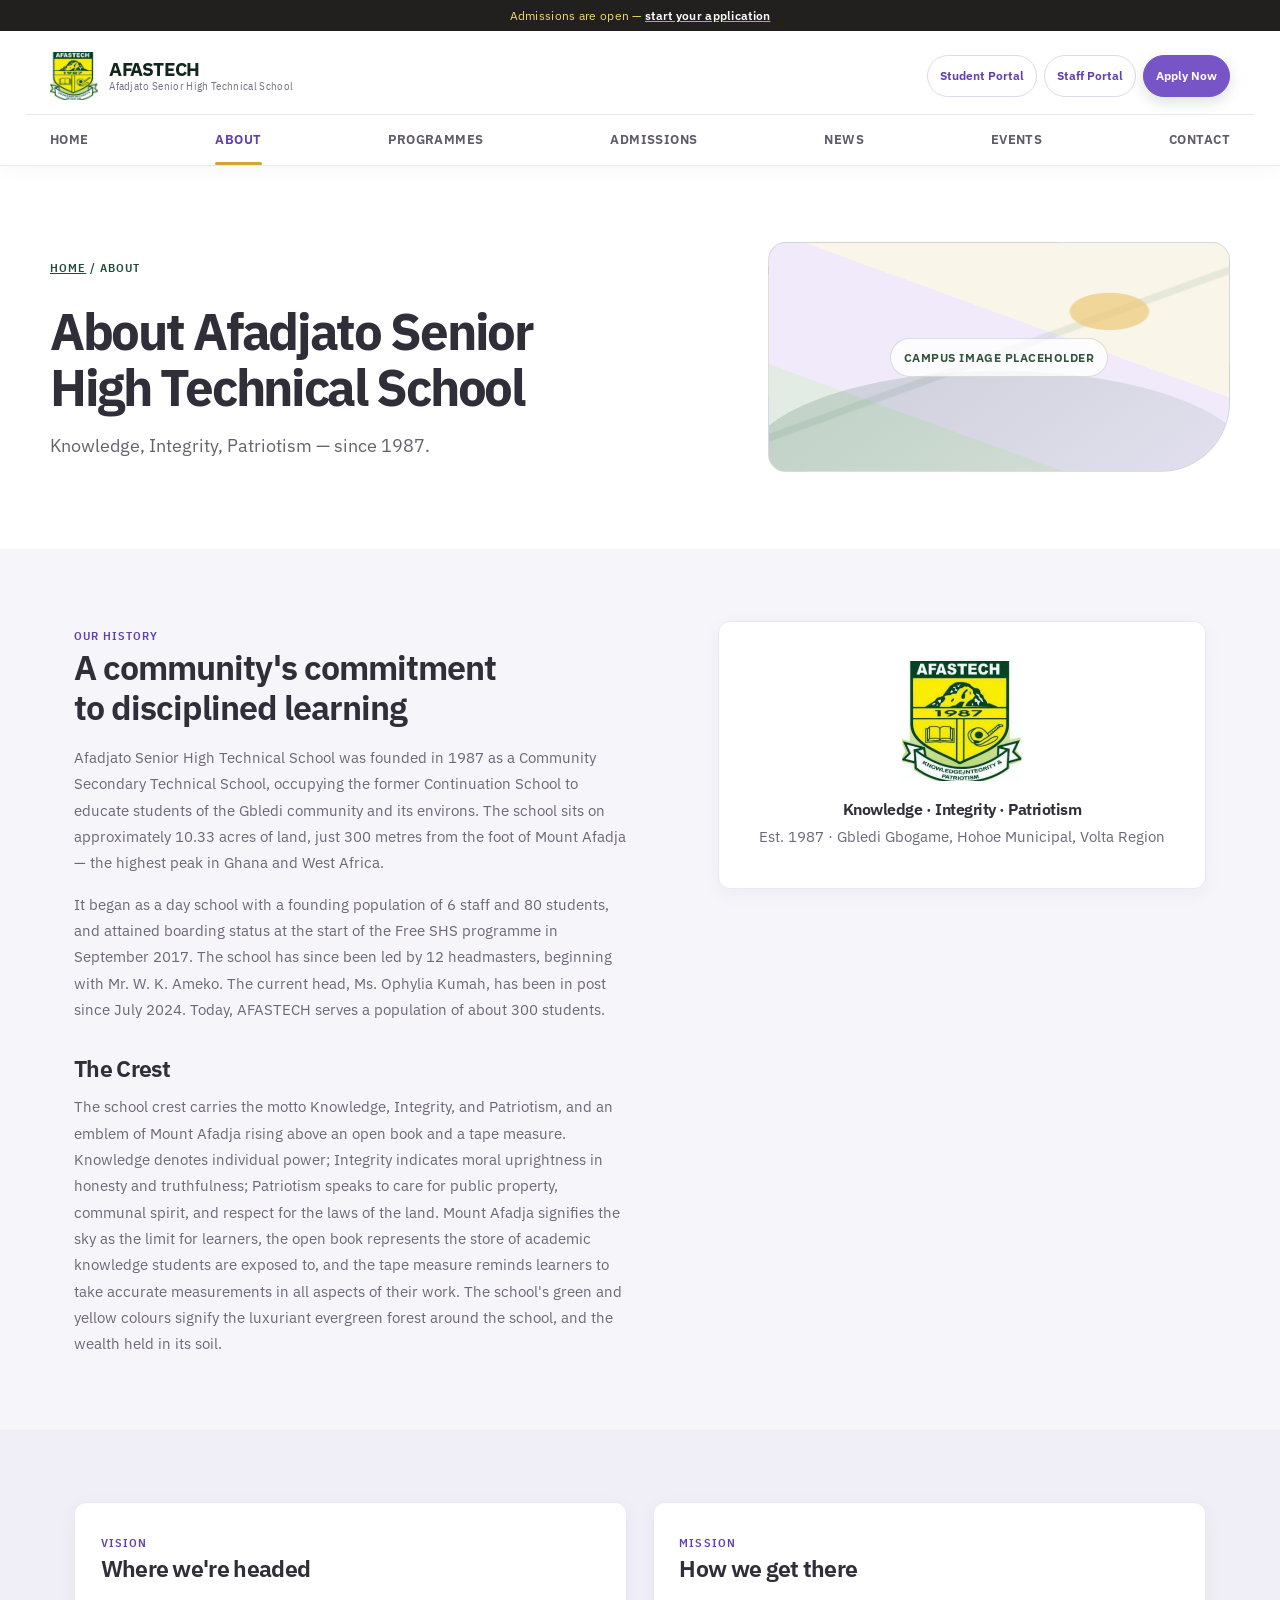
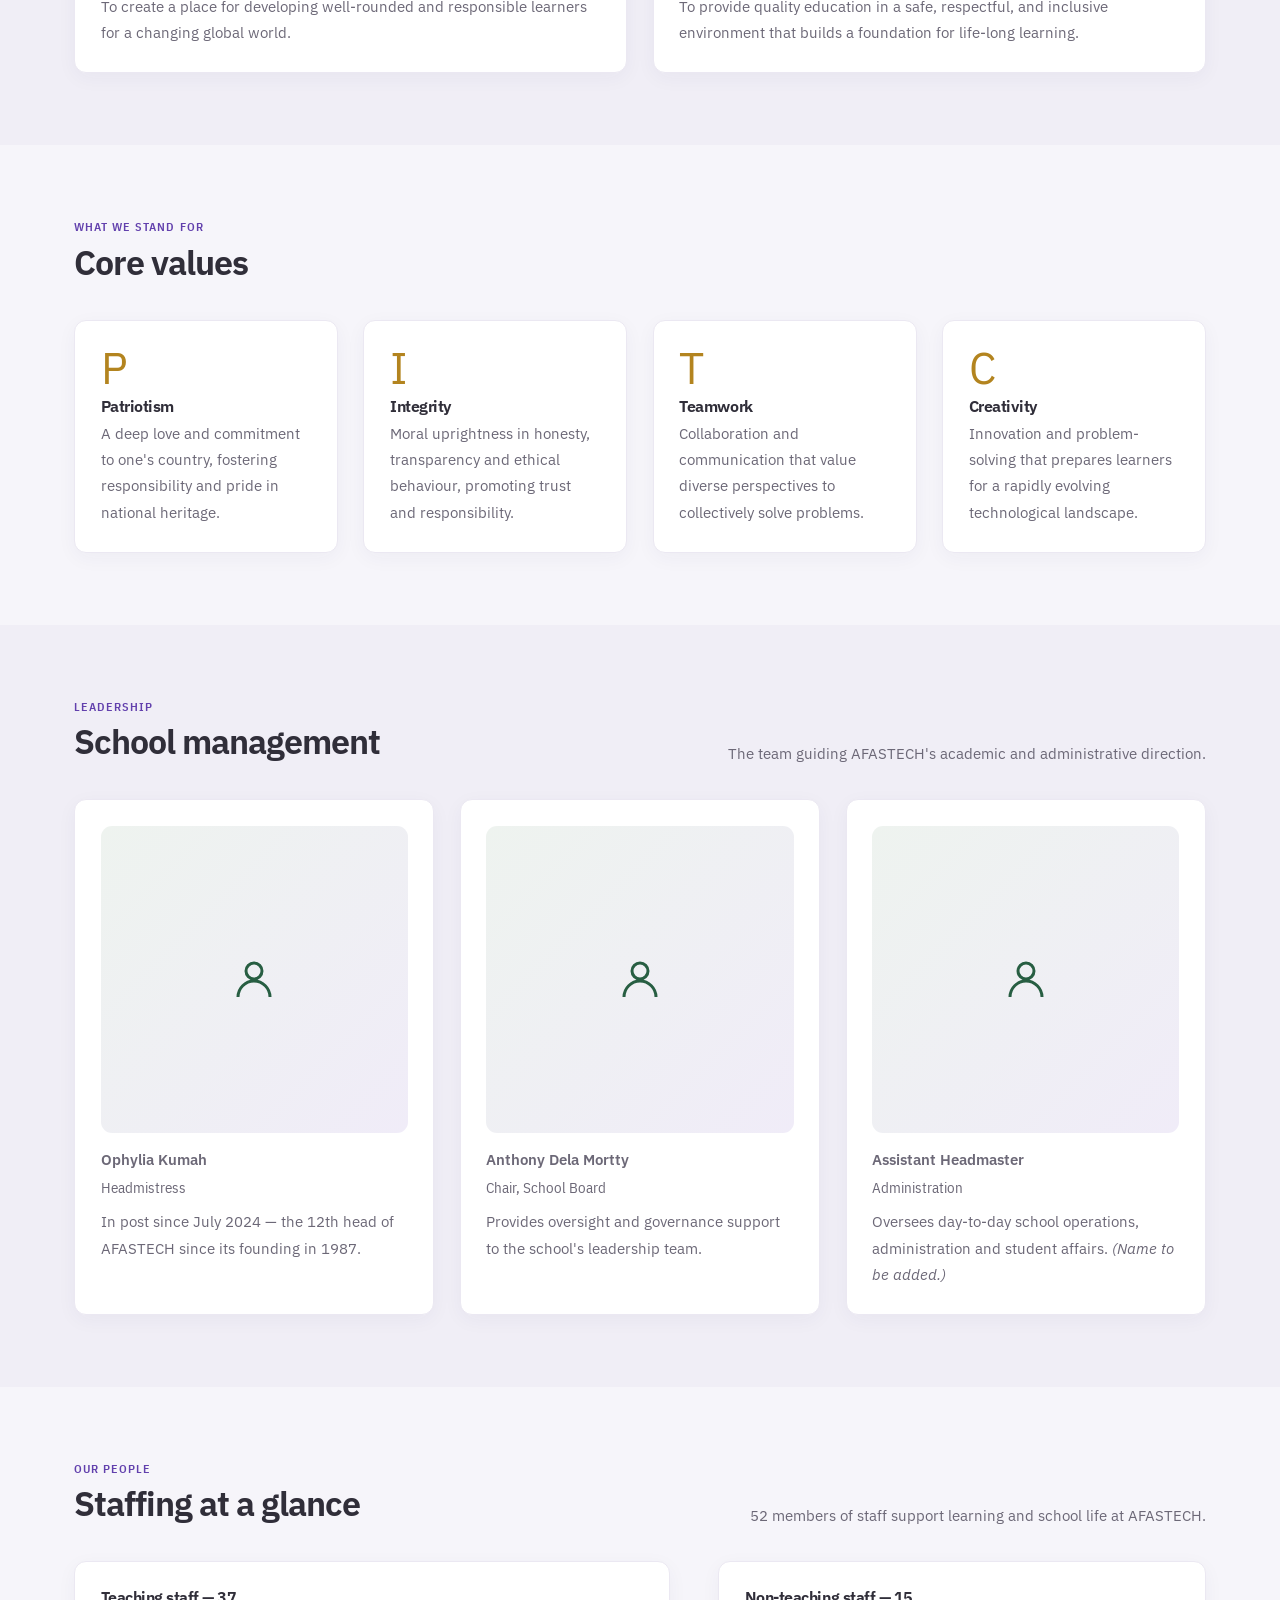
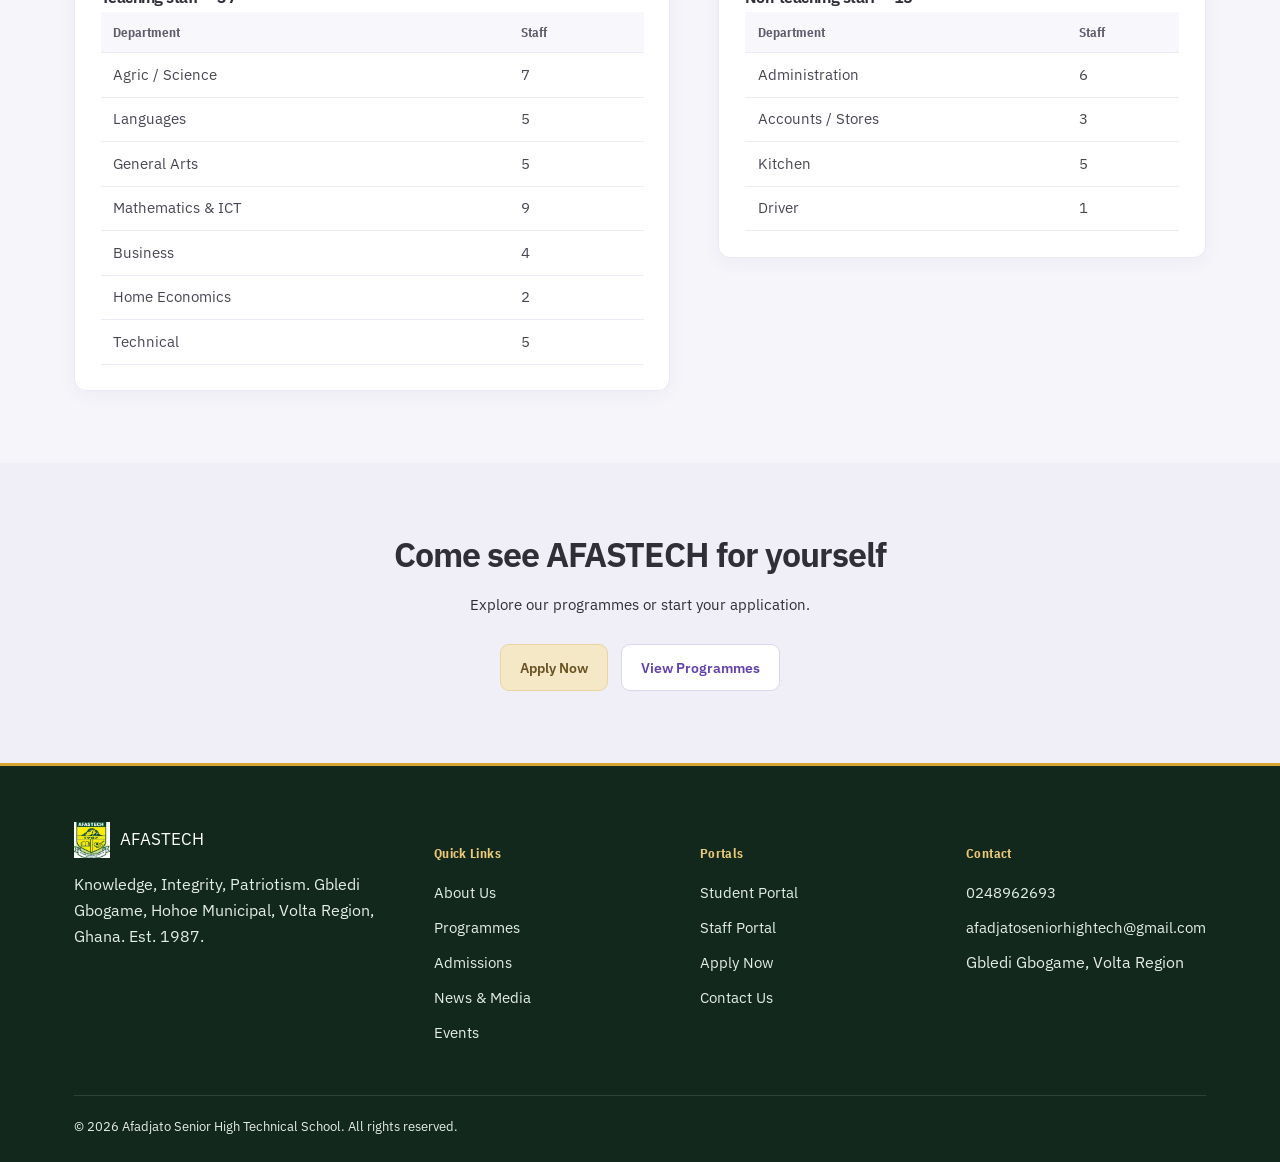
==== commit 78ee8701: "Redesign Super Admin dashboard with navy sidebar and blue theme Also includes pending portal, transc" ====
--- a/afastech-website/about.html
+++ b/afastech-website/about.html
@@ -57,6 +57,9 @@
       <h1>About Afadjato Senior High Technical School</h1>
       <p>Knowledge, Integrity, Patriotism — since 1987.</p>
     </div>
+    <div class="page-hero-image-placeholder" role="img" aria-label="Image placeholder for the AFASTECH campus">
+      <span>Campus image placeholder</span>
+    </div>
   </section>
 
   <section>
--- a/afastech-website/css/style.css
+++ b/afastech-website/css/style.css
@@ -1,5 +1,5 @@
 /* ==========================================================================
-   AFASTECH — Afadjato Senior High Technical School
+   AFASTECH â€” Afadjato Senior High Technical School
    Design system: forest/gold palette drawn from the school crest,
    contour-line + measurement-tick motifs drawn from Mount Afadja and the
    Technical Drawing programme.
@@ -26,7 +26,7 @@
   --error: #a3341f;
 
   /* Type */
-  --font-display: "IBM Plex Serif", Georgia, serif;
+  --font-display: "IBM Plex Sans", -apple-system, "Segoe UI", sans-serif;
   --font-body: "IBM Plex Sans", -apple-system, "Segoe UI", sans-serif;
   --font-label: "IBM Plex Sans Condensed", "IBM Plex Sans", sans-serif;
 
@@ -111,7 +111,7 @@
 }
 
 /* --------------------------------------------------------------------
-   Measurement-tick divider — echoes the crest's tape measure & the
+   Measurement-tick divider â€” echoes the crest's tape measure & the
    Technical Drawing programme. Used instead of a plain hairline rule.
    -------------------------------------------------------------------- */
 .tick-rule {
@@ -1259,6 +1259,533 @@
   [data-page="home"] .home-carousel-pagination button[aria-pressed="true"]::after { animation: none; width: 100%; }
 }
 
+/* Student portal workspace */
+[data-page="student-dashboard"] {
+  min-height: 100vh;
+  background: #f4f6f4;
+}
+
+[data-page="student-dashboard"] .student-portal-layout {
+  min-height: 100vh;
+}
+
+[data-page="student-dashboard"] .student-portal-sidebar {
+  position: fixed;
+  inset: 0 auto 0 0;
+  z-index: 20;
+  display: flex;
+  width: 252px;
+  flex-direction: column;
+  padding: 1.45rem 1.1rem 1.1rem;
+  background: var(--forest-900);
+  color: var(--white);
+}
+
+[data-page="student-dashboard"] .student-sidebar-brand {
+  display: flex;
+  align-items: center;
+  gap: 0.8rem;
+  padding: 0.25rem 0.45rem 1.8rem;
+  color: var(--white);
+  text-decoration: none;
+}
+
+[data-page="student-dashboard"] .student-sidebar-brand img {
+  width: 42px;
+  height: 42px;
+  object-fit: contain;
+}
+
+[data-page="student-dashboard"] .student-sidebar-brand strong,
+[data-page="student-dashboard"] .student-sidebar-brand small {
+  display: block;
+}
+
+[data-page="student-dashboard"] .student-sidebar-brand strong {
+  font-family: var(--font-label);
+  font-size: 1rem;
+  letter-spacing: 0.08em;
+}
+
+[data-page="student-dashboard"] .student-sidebar-brand small {
+  margin-top: 0.08rem;
+  color: rgba(255, 255, 255, 0.68);
+  font-size: 0.76rem;
+}
+
+[data-page="student-dashboard"] .student-sidebar-label {
+  margin: 0 0 0.7rem;
+  padding: 0 0.55rem;
+  color: var(--gold-300);
+  font-family: var(--font-label);
+  font-size: 0.68rem;
+  letter-spacing: 0.12em;
+}
+
+[data-page="student-dashboard"] .student-portal-nav {
+  display: grid;
+  gap: 0.35rem;
+}
+
+[data-page="student-dashboard"] .student-portal-nav a {
+  display: flex;
+  align-items: center;
+  gap: 0.8rem;
+  min-height: 44px;
+  padding: 0.62rem 0.7rem;
+  border-left: 2px solid transparent;
+  color: rgba(255, 255, 255, 0.78);
+  font-size: 0.88rem;
+  text-decoration: none;
+  transition: background 0.18s ease, color 0.18s ease;
+}
+
+[data-page="student-dashboard"] .student-portal-nav a span {
+  color: rgba(255, 255, 255, 0.44);
+  font-family: var(--font-label);
+  font-size: 0.7rem;
+  font-variant-numeric: tabular-nums;
+}
+
+[data-page="student-dashboard"] .student-portal-nav a:hover,
+[data-page="student-dashboard"] .student-portal-nav a.is-current {
+  border-left-color: var(--gold-300);
+  background: rgba(255, 255, 255, 0.09);
+  color: var(--white);
+}
+
+[data-page="student-dashboard"] .student-portal-nav a.is-current span {
+  color: var(--gold-300);
+}
+
+[data-page="student-dashboard"] .student-sidebar-footer {
+  display: grid;
+  gap: 0.35rem;
+  margin-top: auto;
+  padding: 1rem 0.45rem 0;
+  border-top: 1px solid rgba(255, 255, 255, 0.15);
+}
+
+[data-page="student-dashboard"] .student-sidebar-footer a {
+  padding: 0.42rem 0;
+  color: rgba(255, 255, 255, 0.76);
+  font-size: 0.8rem;
+  text-decoration: none;
+}
+
+[data-page="student-dashboard"] .student-sidebar-footer a:hover { color: var(--gold-300); }
+
+[data-page="student-dashboard"] .student-portal-main {
+  min-height: 100vh;
+  margin-left: 252px;
+}
+
+[data-page="student-dashboard"] .student-portal-topbar {
+  position: sticky;
+  top: 0;
+  z-index: 10;
+  display: flex;
+  height: 72px;
+  align-items: center;
+  justify-content: space-between;
+  padding: 0 clamp(1.1rem, 3vw, 2.5rem);
+  border-bottom: 1px solid #e2e7e2;
+  background: rgba(255, 255, 255, 0.96);
+  backdrop-filter: blur(12px);
+}
+
+[data-page="student-dashboard"] .student-topbar-label {
+  color: var(--stone);
+  font-family: var(--font-label);
+  font-size: 0.75rem;
+  letter-spacing: 0.1em;
+}
+
+[data-page="student-dashboard"] .student-topbar-user {
+  display: flex;
+  align-items: center;
+  gap: 0.65rem;
+}
+
+[data-page="student-dashboard"] .student-user-avatar {
+  display: grid;
+  width: 38px;
+  height: 38px;
+  place-items: center;
+  border-radius: 50%;
+  background: var(--forest-100);
+  color: var(--forest-700);
+  font-family: var(--font-display);
+}
+
+[data-page="student-dashboard"] .student-topbar-user small,
+[data-page="student-dashboard"] .student-topbar-user strong {
+  display: block;
+  line-height: 1.35;
+}
+
+[data-page="student-dashboard"] .student-topbar-user small {
+  color: var(--stone);
+  font-size: 0.68rem;
+}
+
+[data-page="student-dashboard"] .student-topbar-user strong {
+  max-width: 190px;
+  overflow: hidden;
+  color: var(--forest-900);
+  font-size: 0.83rem;
+  text-overflow: ellipsis;
+  white-space: nowrap;
+}
+
+[data-page="student-dashboard"] .student-sidebar-toggle { display: none; }
+
+[data-page="student-dashboard"] .student-portal-content {
+  width: min(100%, 1440px);
+  min-height: calc(100vh - 112px);
+  margin: 0 auto;
+  padding: clamp(1.2rem, 3vw, 2.6rem);
+}
+
+[data-page="student-dashboard"] #portal-data-alert:not(.show) { display: none; }
+
+[data-page="student-dashboard"] .student-welcome {
+  position: relative;
+  display: flex;
+  min-height: 182px;
+  align-items: center;
+  justify-content: space-between;
+  overflow: hidden;
+  margin-bottom: 1.25rem;
+  padding: clamp(1.35rem, 3vw, 2.4rem);
+  background:
+    radial-gradient(circle at 88% 14%, rgba(236, 201, 120, 0.16), transparent 32%),
+    linear-gradient(115deg, #153b28, #28573b);
+  color: var(--white);
+}
+
+[data-page="student-dashboard"] .student-welcome h1 {
+  margin: 0 0 0.45rem;
+  color: var(--white);
+  font-size: clamp(1.8rem, 3.5vw, 2.55rem);
+  font-weight: 500;
+  letter-spacing: -0.03em;
+}
+
+[data-page="student-dashboard"] .student-welcome > div:first-child > p:last-child {
+  margin: 0;
+  color: rgba(255, 255, 255, 0.75);
+  font-size: 0.91rem;
+}
+
+[data-page="student-dashboard"] .student-eyebrow {
+  margin: 0 0 0.5rem;
+  color: var(--gold-600);
+  font-family: var(--font-label);
+  font-size: 0.68rem;
+  letter-spacing: 0.13em;
+}
+
+[data-page="student-dashboard"] .student-welcome .student-eyebrow { color: var(--gold-300); }
+
+[data-page="student-dashboard"] .student-welcome-mark {
+  position: absolute;
+  top: -72px;
+  right: 1.5rem;
+  color: rgba(255, 255, 255, 0.055);
+  font-family: var(--font-display);
+  font-size: 20rem;
+  line-height: 1;
+  pointer-events: none;
+}
+
+[data-page="student-dashboard"] .student-summary-grid {
+  display: grid;
+  grid-template-columns: repeat(4, minmax(0, 1fr));
+  gap: 0.9rem;
+  margin-bottom: 1.25rem;
+}
+
+[data-page="student-dashboard"] .student-summary-card {
+  display: flex;
+  min-height: 130px;
+  flex-direction: column;
+  align-items: flex-start;
+  justify-content: center;
+  padding: 1.15rem 1.2rem;
+  border: 1px solid #e3e8e3;
+  border-top: 2px solid #cfd8d0;
+  background: var(--white);
+}
+
+[data-page="student-dashboard"] .student-summary-card.student-summary-primary { border-top-color: var(--gold-500); }
+
+[data-page="student-dashboard"] .student-summary-label {
+  margin-bottom: 0.55rem;
+  color: var(--stone);
+  font-family: var(--font-label);
+  font-size: 0.67rem;
+  letter-spacing: 0.1em;
+}
+
+[data-page="student-dashboard"] .student-summary-card strong {
+  color: var(--forest-900);
+  font-family: var(--font-display);
+  font-size: clamp(1.02rem, 1.5vw, 1.35rem);
+  font-weight: 600;
+  line-height: 1.25;
+  overflow-wrap: anywhere;
+}
+
+[data-page="student-dashboard"] .student-summary-foot {
+  margin-top: 0.42rem;
+  color: var(--stone-light);
+  font-size: 0.74rem;
+}
+
+[data-page="student-dashboard"] .student-dashboard-columns {
+  display: grid;
+  grid-template-columns: minmax(0, 1.55fr) minmax(260px, 0.8fr);
+  align-items: start;
+  gap: 1.25rem;
+}
+
+[data-page="student-dashboard"] .student-dashboard-primary,
+[data-page="student-dashboard"] .student-dashboard-secondary {
+  display: grid;
+  min-width: 0;
+  gap: 1.25rem;
+}
+
+[data-page="student-dashboard"] .student-panel,
+[data-page="student-dashboard"] .student-fees-panel {
+  min-width: 0;
+  padding: 1.25rem;
+  border: 1px solid #e3e8e3;
+  background: var(--white);
+}
+
+[data-page="student-dashboard"] .student-panel-heading {
+  display: flex;
+  align-items: center;
+  justify-content: space-between;
+  gap: 1rem;
+  margin-bottom: 1rem;
+}
+
+[data-page="student-dashboard"] .student-panel-heading .student-eyebrow { margin-bottom: 0.2rem; }
+
+[data-page="student-dashboard"] .student-personal-panel { margin-bottom: 1.25rem; }
+
+[data-page="student-dashboard"] .student-personal-grid {
+  display: grid;
+  grid-template-columns: repeat(3, minmax(0, 1fr));
+  gap: 0;
+  margin: 0;
+  border-top: 1px solid #edf0ed;
+  border-left: 1px solid #edf0ed;
+}
+
+[data-page="student-dashboard"] .student-personal-grid > div {
+  min-width: 0;
+  padding: 0.9rem 1rem;
+  border-right: 1px solid #edf0ed;
+  border-bottom: 1px solid #edf0ed;
+}
+
+[data-page="student-dashboard"] .student-personal-grid dt {
+  margin-bottom: 0.35rem;
+  color: var(--stone);
+  font-family: var(--font-label);
+  font-size: 0.67rem;
+  letter-spacing: 0.07em;
+  text-transform: uppercase;
+}
+
+[data-page="student-dashboard"] .student-personal-grid dd {
+  margin: 0;
+  color: var(--forest-900);
+  font-size: 0.9rem;
+  font-weight: 600;
+  overflow-wrap: anywhere;
+}
+
+[data-page="student-dashboard"] .student-personal-note {
+  margin: 0.9rem 0 0;
+  color: var(--stone);
+  font-size: 0.78rem;
+}
+
+[data-page="student-dashboard"] .student-panel-heading h2,
+[data-page="student-dashboard"] .student-fees-panel h2 {
+  margin: 0;
+  color: var(--forest-900);
+  font-size: 1.22rem;
+  font-weight: 600;
+}
+
+[data-page="student-dashboard"] .student-panel-note {
+  color: var(--stone-light);
+  font-size: 0.73rem;
+  white-space: nowrap;
+}
+
+[data-page="student-dashboard"] .student-table-wrap { width: 100%; overflow-x: auto; }
+[data-page="student-dashboard"] .student-data-table { width: 100%; border-collapse: collapse; font-size: 0.82rem; }
+[data-page="student-dashboard"] .student-data-table th,
+[data-page="student-dashboard"] .student-data-table td { padding: 0.72rem 0.65rem; border-bottom: 1px solid #edf0ed; text-align: left; }
+[data-page="student-dashboard"] .student-data-table th {
+  color: var(--stone);
+  font-family: var(--font-label);
+  font-size: 0.67rem;
+  font-weight: 600;
+  letter-spacing: 0.07em;
+  text-transform: uppercase;
+}
+[data-page="student-dashboard"] .student-data-table td { color: #303b32; }
+[data-page="student-dashboard"] .student-data-table tbody tr:last-child td { border-bottom: 0; }
+
+[data-page="student-dashboard"] .student-empty-note {
+  margin: 0 0 0.65rem;
+  color: var(--stone);
+  font-size: 0.82rem;
+}
+
+[data-page="student-dashboard"] .student-fees-panel {
+  border-top: 3px solid var(--gold-500);
+  background: #fffdf8;
+}
+
+[data-page="student-dashboard"] .student-fees-panel h2 { margin-bottom: 0.9rem; }
+
+[data-page="student-dashboard"] .student-fees-value {
+  display: inline-flex;
+  margin: 0 0 0.55rem;
+  padding: 0.38rem 0.65rem;
+  background: var(--forest-100);
+  color: var(--forest-700);
+  font-size: 0.91rem;
+  font-weight: 600;
+}
+
+[data-page="student-dashboard"] .student-fees-help {
+  margin: 0;
+  color: var(--stone);
+  font-size: 0.78rem;
+}
+
+[data-page="student-dashboard"] .student-notices-panel #portal-announcements {
+  display: grid;
+  gap: 0.7rem;
+}
+
+[data-page="student-dashboard"] .student-notices-panel #portal-announcements:empty::after {
+  content: "No current announcements.";
+  color: var(--stone);
+  font-size: 0.82rem;
+}
+
+[data-page="student-dashboard"] .student-notices-panel #portal-announcements .card {
+  margin: 0 !important;
+  padding: 0.85rem 0;
+  border: 0;
+  border-top: 1px solid #edf0ed;
+  border-radius: 0;
+  background: transparent;
+  box-shadow: none;
+}
+
+[data-page="student-dashboard"] .student-notices-panel #portal-announcements .card h4 {
+  margin-bottom: 0.35rem;
+  font-family: var(--font-body);
+  font-size: 0.91rem;
+  font-weight: 600;
+}
+
+[data-page="student-dashboard"] .student-notices-panel #portal-announcements .card p {
+  margin: 0;
+  font-size: 0.78rem;
+  line-height: 1.55;
+}
+
+[data-page="student-dashboard"] .student-portal-footer {
+  padding: 1rem clamp(1.2rem, 3vw, 2.6rem);
+  border-top: 1px solid #e2e7e2;
+  color: var(--stone);
+  font-size: 0.73rem;
+}
+
+[data-page="student-dashboard"] .student-sidebar-backdrop { display: none; }
+
+@media (max-width: 1080px) {
+  [data-page="student-dashboard"] .student-summary-grid { grid-template-columns: repeat(2, minmax(0, 1fr)); }
+  [data-page="student-dashboard"] .student-dashboard-columns { grid-template-columns: minmax(0, 1.25fr) minmax(250px, 0.85fr); }
+}
+
+@media (max-width: 760px) {
+  [data-page="student-dashboard"] .student-portal-sidebar {
+    width: clamp(88px, 22vw, 184px);
+    padding-right: 0.45rem;
+    padding-left: 0.45rem;
+  }
+  [data-page="student-dashboard"] .student-sidebar-brand {
+    gap: 0.4rem;
+    padding-right: 0.2rem;
+    padding-left: 0.2rem;
+  }
+  [data-page="student-dashboard"] .student-sidebar-brand img { width: 30px; height: 30px; }
+  [data-page="student-dashboard"] .student-sidebar-brand strong { font-size: 0.78rem; }
+  [data-page="student-dashboard"] .student-sidebar-brand small { font-size: 0.64rem; }
+  [data-page="student-dashboard"] .student-sidebar-label { padding: 0 0.25rem; font-size: 0.58rem; }
+  [data-page="student-dashboard"] .student-portal-nav { gap: 0.2rem; }
+  [data-page="student-dashboard"] .student-portal-nav a {
+    gap: 0.35rem;
+    min-height: 42px;
+    padding: 0.5rem 0.38rem;
+    font-size: 0.68rem;
+    overflow-wrap: anywhere;
+  }
+  [data-page="student-dashboard"] .student-portal-nav a span { display: none; }
+  [data-page="student-dashboard"] .student-sidebar-footer { padding-right: 0.25rem; padding-left: 0.25rem; }
+  [data-page="student-dashboard"] .student-sidebar-footer a { font-size: 0.72rem; }
+  [data-page="student-dashboard"] .student-portal-main { margin-left: clamp(88px, 22vw, 184px); }
+  [data-page="student-dashboard"] .student-portal-topbar { height: 62px; gap: 1rem; }
+  [data-page="student-dashboard"] .student-sidebar-toggle,
+  [data-page="student-dashboard"] .student-sidebar-backdrop { display: none; }
+  [data-page="student-dashboard"] .student-topbar-label { margin-right: auto; font-size: 0.62rem; }
+  [data-page="student-dashboard"] .student-topbar-user small { display: none; }
+  [data-page="student-dashboard"] .student-topbar-user strong { max-width: 105px; font-size: 0.75rem; }
+  [data-page="student-dashboard"] .student-user-avatar { width: 32px; height: 32px; }
+  [data-page="student-dashboard"] .student-portal-content { min-height: calc(100vh - 102px); padding: 1rem; }
+  [data-page="student-dashboard"] .student-welcome { min-height: 155px; padding: 1.25rem; }
+  [data-page="student-dashboard"] .student-welcome-mark { top: -25px; right: -10px; font-size: 13rem; }
+  [data-page="student-dashboard"] .student-welcome > div:first-child > p:last-child { max-width: 31ch; font-size: 0.82rem; }
+  [data-page="student-dashboard"] .student-dashboard-columns { grid-template-columns: minmax(0, 1fr); }
+  [data-page="student-dashboard"] .student-personal-grid { grid-template-columns: repeat(2, minmax(0, 1fr)); }
+}
+
+@media (max-width: 480px) {
+  [data-page="student-dashboard"] .student-summary-grid { gap: 0.65rem; }
+  [data-page="student-dashboard"] .student-summary-card { min-height: 112px; padding: 0.85rem; }
+  [data-page="student-dashboard"] .student-summary-foot { font-size: 0.68rem; }
+  [data-page="student-dashboard"] .student-panel,
+  [data-page="student-dashboard"] .student-fees-panel { padding: 1rem; }
+  [data-page="student-dashboard"] .student-panel-heading { align-items: flex-start; flex-direction: column; gap: 0.3rem; }
+  [data-page="student-dashboard"] .student-data-table { min-width: 440px; }
+}
+
+@media (max-width: 380px) {
+  [data-page="student-dashboard"] .student-portal-topbar { gap: 0.55rem; padding-right: 0.7rem; padding-left: 0.7rem; }
+  [data-page="student-dashboard"] .student-topbar-label { font-size: 0.54rem; letter-spacing: 0.05em; }
+  [data-page="student-dashboard"] .student-topbar-user strong { max-width: 72px; }
+  [data-page="student-dashboard"] .student-portal-content { padding: 0.7rem; }
+}
+
+@media (prefers-reduced-motion: reduce) {
+  [data-page="student-dashboard"] .student-portal-sidebar,
+  [data-page="student-dashboard"] .student-portal-nav a { transition: none; }
+}
+
 /* Branded glass login for student, staff, and administrator portals */
 :is([data-page="student-portal"], [data-page="staff-portal"], [data-page="admin-portal"]) {
   min-height: 100vh;
@@ -1499,3 +2026,2983 @@
 @media (prefers-reduced-motion: reduce) {
   :is([data-page="student-portal"], [data-page="staff-portal"], [data-page="admin-portal"]) .login-card { animation: none; }
 }
+
+/* Role dashboards use one focused workspace view at a time. */
+:is([data-page="admin-dashboard"], [data-page="staff-dashboard"]) {
+  min-height: 100vh;
+  background: #f3f6f4;
+  color: #17251f;
+}
+
+:is([data-page="admin-dashboard"], [data-page="staff-dashboard"]) .announce-bar { display: none; }
+
+:is([data-page="admin-dashboard"], [data-page="staff-dashboard"]) .portal-dash-header {
+  position: sticky;
+  top: 0;
+  z-index: 25;
+  height: 76px;
+  padding: 0;
+  border-bottom: 1px solid #e4eae6;
+  background: #fff;
+  color: #17251f;
+  box-shadow: 0 2px 12px rgba(20, 42, 31, 0.04);
+}
+
+:is([data-page="admin-dashboard"], [data-page="staff-dashboard"]) .portal-dash-header .container {
+  display: flex;
+  width: 100%;
+  max-width: none;
+  min-height: 76px;
+  align-items: center;
+  justify-content: space-between;
+  gap: 1rem;
+  margin: 0;
+  padding: 0 2rem 0 272px;
+}
+
+:is([data-page="admin-dashboard"], [data-page="staff-dashboard"]) .portal-dash-header .brand {
+  color: #17352a !important;
+}
+
+:is([data-page="admin-dashboard"], [data-page="staff-dashboard"]) .portal-dash-header .brand-name {
+  color: #17352a !important;
+  font-size: 0.98rem;
+}
+
+:is([data-page="admin-dashboard"], [data-page="staff-dashboard"]) .portal-dash-header .brand-sub {
+  color: #708078 !important;
+}
+
+:is([data-page="admin-dashboard"], [data-page="staff-dashboard"]) .portal-dash-header .brand-crest {
+  width: 40px;
+  height: 40px;
+}
+
+:is([data-page="admin-dashboard"], [data-page="staff-dashboard"]) .portal-dash-header .btn-outline-light {
+  border-color: #d4dfd8;
+  color: #244c3d;
+}
+
+:is([data-page="admin-dashboard"], [data-page="staff-dashboard"]) .portal-dash-header .btn-outline-light:hover {
+  border-color: #244c3d;
+  background: #244c3d;
+  color: #fff;
+}
+
+.dashboard-header-actions {
+  display: flex;
+  align-items: center;
+  gap: 1.1rem;
+}
+
+.dashboard-current-view {
+  color: #244c3d;
+  font-size: 0.86rem;
+  font-weight: 600;
+}
+
+.dashboard-signed-in {
+  color: #7a8980;
+  font-size: 0.76rem;
+}
+
+.dashboard-signed-in strong {
+  margin-left: 0.2rem;
+  color: #23352b;
+  font-weight: 600;
+}
+
+.dashboard-menu-toggle { display: none; }
+
+:is([data-page="admin-dashboard"], [data-page="staff-dashboard"]) .portal-shell {
+  min-height: calc(100vh - 76px);
+  padding: 0;
+}
+
+:is([data-page="admin-dashboard"], [data-page="staff-dashboard"]) .dash-grid {
+  display: block;
+  width: auto;
+  max-width: none;
+  margin: 0;
+  padding: 0;
+}
+
+:is([data-page="admin-dashboard"], [data-page="staff-dashboard"]) .dash-grid > nav {
+  position: fixed;
+  inset: 76px auto 0 0;
+  z-index: 20;
+  width: 248px;
+  overflow-y: auto;
+  padding: 1.65rem 1rem 1.2rem;
+  background: #17352a;
+}
+
+:is([data-page="admin-dashboard"], [data-page="staff-dashboard"]) .dash-nav {
+  display: grid;
+  gap: 0.36rem;
+}
+
+:is([data-page="admin-dashboard"], [data-page="staff-dashboard"]) .dash-nav a {
+  display: flex;
+  min-height: 46px;
+  align-items: center;
+  padding: 0.72rem 0.85rem;
+  border-left: 3px solid transparent;
+  border-radius: 4px;
+  color: rgba(255, 255, 255, 0.77);
+  font-size: 0.86rem;
+  font-weight: 500;
+  transition: background 0.16s ease, color 0.16s ease;
+}
+
+:is([data-page="admin-dashboard"], [data-page="staff-dashboard"]) .dash-nav a:hover,
+:is([data-page="admin-dashboard"], [data-page="staff-dashboard"]) .dash-nav a.active {
+  border-left-color: #d6b572;
+  background: rgba(255, 255, 255, 0.1);
+  color: #fff;
+}
+
+:is([data-page="admin-dashboard"], [data-page="staff-dashboard"]) .dash-grid > div:last-child {
+  width: min(100%, 1500px);
+  margin-left: 248px;
+  padding: 2rem clamp(1.25rem, 3vw, 3rem) 4rem;
+}
+
+:is([data-page="admin-dashboard"], [data-page="staff-dashboard"]) #portal-data-alert {
+  max-width: 100%;
+}
+
+.dashboard-view[hidden],
+.student-view[hidden] { display: none !important; }
+
+.dashboard-view.is-active,
+.student-view.is-active {
+  animation: dashboard-view-enter 0.2s ease both;
+}
+
+.dashboard-view > h1,
+.student-view > h1 {
+  margin: 0 0 0.45rem;
+  color: #17352a;
+  font-size: clamp(1.65rem, 2.7vw, 2.2rem);
+  letter-spacing: -0.035em;
+}
+
+.dashboard-view > h2,
+.dashboard-view > h3 {
+  color: #17352a;
+  letter-spacing: -0.02em;
+}
+
+.dashboard-overview-note {
+  padding: 1rem 1.15rem;
+  border-left: 3px solid #c9a660;
+  background: #fff;
+  color: #617168;
+  font-size: 0.9rem;
+  line-height: 1.65;
+}
+
+:is([data-page="admin-dashboard"], [data-page="staff-dashboard"]) .card {
+  border: 1px solid #e2e9e4;
+  border-radius: 7px;
+  background: #fff;
+  box-shadow: 0 5px 18px rgba(25, 48, 36, 0.04);
+}
+
+[data-page="admin-dashboard"] #view-overview .grid-3 {
+  grid-template-columns: repeat(2, minmax(0, 1fr));
+  max-width: 640px;
+  gap: 1rem;
+}
+
+[data-page="admin-dashboard"] #view-overview .card {
+  min-height: 130px;
+  padding: 1.4rem;
+}
+
+[data-page="admin-dashboard"] #view-overview .card h4 {
+  color: #718078;
+  font-size: 0.77rem;
+  font-weight: 600;
+  letter-spacing: 0.06em;
+  text-transform: uppercase;
+}
+
+[data-page="admin-dashboard"] #view-overview .card p {
+  margin: 0.45rem 0 0;
+  color: #17352a;
+  font-size: 2rem;
+  font-weight: 600;
+}
+
+[data-page="admin-dashboard"] .data-table,
+[data-page="staff-dashboard"] .data-table {
+  width: 100%;
+  border-collapse: collapse;
+  background: #fff;
+  font-size: 0.86rem;
+}
+
+:is([data-page="admin-dashboard"], [data-page="staff-dashboard"]) .data-table th {
+  padding: 0.85rem 0.8rem;
+  border-bottom: 1px solid #dce5df;
+  background: #f7f9f7;
+  color: #66776d;
+  font-size: 0.72rem;
+  font-weight: 600;
+  letter-spacing: 0.055em;
+  text-align: left;
+  text-transform: uppercase;
+}
+
+:is([data-page="admin-dashboard"], [data-page="staff-dashboard"]) .data-table td {
+  padding: 0.8rem;
+  border-bottom: 1px solid #e9eeea;
+  color: #26372e;
+  vertical-align: middle;
+}
+
+:is([data-page="admin-dashboard"], [data-page="staff-dashboard"]) .data-table tbody tr:last-child td {
+  border-bottom: 0;
+}
+
+:is([data-page="admin-dashboard"], [data-page="staff-dashboard"]) .field input,
+:is([data-page="admin-dashboard"], [data-page="staff-dashboard"]) .field select,
+:is([data-page="admin-dashboard"], [data-page="staff-dashboard"]) .field textarea {
+  min-height: 44px;
+  border: 1px solid #d8e1db;
+  border-radius: 4px;
+  background: #fff;
+  box-shadow: none;
+}
+
+:is([data-page="admin-dashboard"], [data-page="staff-dashboard"]) .field textarea { min-height: auto; }
+
+:is([data-page="admin-dashboard"], [data-page="staff-dashboard"]) .btn {
+  min-height: 42px;
+  border-radius: 4px;
+  font-size: 0.82rem;
+  font-weight: 600;
+  letter-spacing: 0.015em;
+}
+
+[data-page="student-dashboard"] .student-portal-content {
+  min-height: calc(100vh - 132px);
+}
+
+[data-page="student-dashboard"] .student-view {
+  min-height: calc(100vh - 190px);
+}
+
+[data-page="student-dashboard"] .student-view > .student-panel,
+[data-page="student-dashboard"] .student-view > .student-fees-panel {
+  margin: 0;
+}
+
+[data-page="student-dashboard"] #view-overview .student-welcome {
+  margin-bottom: 0;
+}
+
+[data-page="student-dashboard"] #view-academics > .student-summary-grid {
+  margin-bottom: 1rem;
+}
+
+[data-page="student-dashboard"] #view-account-security .student-panel {
+  max-width: 760px;
+}
+
+[data-page="student-dashboard"] #view-account-security form {
+  max-width: 560px;
+}
+
+[data-page="student-dashboard"] .student-portal-nav a {
+  min-height: 46px;
+  border-radius: 3px;
+}
+
+[data-page="admin-dashboard"] #admin-student-details input,
+[data-page="admin-dashboard"] #admin-staff-details input,
+[data-page="admin-dashboard"] #admin-staff-details select,
+[data-page="admin-dashboard"] #admin-student-details select {
+  width: 100%;
+  min-width: 92px;
+  min-height: 40px;
+  padding: 0.5rem;
+  border: 1px solid #d8e1db;
+  border-radius: 4px;
+  background: #fff;
+  color: #26372e;
+  font: inherit;
+}
+
+[data-page="admin-dashboard"] #admin-student-details td:first-child small,
+[data-page="admin-dashboard"] #admin-staff-details td:first-child small {
+  display: block;
+  margin-top: 0.35rem;
+  color: #718078;
+  font-size: 0.72rem;
+}
+
+[data-page="admin-dashboard"] #admin-staff-details td:nth-child(2) select {
+  min-width: 150px;
+}
+
+[data-page="student-dashboard"] .student-portal-nav a.is-current {
+  background: rgba(255, 255, 255, 0.11);
+}
+
+.dashboard-sidebar-backdrop { display: none; }
+
+@keyframes dashboard-view-enter {
+  from { opacity: 0; transform: translateY(5px); }
+  to { opacity: 1; transform: translateY(0); }
+}
+
+@media (max-width: 760px) {
+  :is([data-page="admin-dashboard"], [data-page="staff-dashboard"]) .portal-dash-header,
+  :is([data-page="admin-dashboard"], [data-page="staff-dashboard"]) .portal-dash-header .container {
+    height: 66px;
+    min-height: 66px;
+  }
+
+  :is([data-page="admin-dashboard"], [data-page="staff-dashboard"]) .portal-dash-header .container {
+    gap: 0.6rem;
+    padding: 0 0.85rem;
+  }
+
+  :is([data-page="admin-dashboard"], [data-page="staff-dashboard"]) .portal-dash-header .brand-crest {
+    width: 34px;
+    height: 34px;
+  }
+
+  :is([data-page="admin-dashboard"], [data-page="staff-dashboard"]) .portal-dash-header .brand-sub { display: none; }
+
+  .dashboard-header-actions { gap: 0.6rem; }
+  .dashboard-current-view { display: none; }
+  .dashboard-signed-in { display: none; }
+  .dashboard-menu-toggle,
+  .dashboard-sidebar-backdrop { display: none !important; }
+
+  :is([data-page="admin-dashboard"], [data-page="staff-dashboard"]) .dash-grid > nav {
+    top: 66px;
+    z-index: 22;
+    width: clamp(88px, 22vw, 184px);
+    padding-right: 0.45rem;
+    padding-left: 0.45rem;
+  }
+
+  :is([data-page="admin-dashboard"], [data-page="staff-dashboard"]) .dash-nav a {
+    padding-right: 0.35rem;
+    padding-left: 0.35rem;
+    font-size: 0.73rem;
+    overflow-wrap: anywhere;
+  }
+
+  :is([data-page="admin-dashboard"], [data-page="staff-dashboard"]) .dash-grid > div:last-child {
+    width: calc(100% - clamp(88px, 22vw, 184px));
+    margin-left: clamp(88px, 22vw, 184px);
+    padding: 1.25rem 0.7rem 3rem;
+  }
+}
+
+@media (max-width: 480px) {
+  [data-page="admin-dashboard"] #view-overview .grid-3 { grid-template-columns: 1fr; }
+
+  :is([data-page="admin-dashboard"], [data-page="staff-dashboard"]) .data-table {
+    min-width: 600px;
+  }
+
+  [data-page="admin-dashboard"] #view-students > #student-import { padding: 1rem; }
+}
+
+@media (prefers-reduced-motion: reduce) {
+  .dashboard-view.is-active,
+  .student-view.is-active { animation: none; }
+
+  :is([data-page="admin-dashboard"], [data-page="staff-dashboard"]) .dash-grid > nav {
+    transition: none;
+  }
+}
+
+/* Shared pastel school-management dashboard theme */
+:is([data-page="admin-dashboard"], [data-page="staff-dashboard"], [data-page="student-dashboard"]) {
+  --workspace-bg: #f6f5fa;
+  --workspace-panel: #fff;
+  --workspace-line: #ebe8f2;
+  --workspace-ink: #302b3d;
+  --workspace-muted: #817b8e;
+  --workspace-purple: #7855c7;
+  --workspace-purple-dark: #6240ad;
+  --workspace-purple-soft: #f0eafb;
+  min-height: 100vh;
+  background: var(--workspace-bg);
+  color: var(--workspace-ink);
+  font-family: var(--font-body);
+}
+
+:is([data-page="admin-dashboard"], [data-page="staff-dashboard"], [data-page="student-dashboard"]) :is(h1, h2, h3, h4) {
+  color: var(--workspace-ink);
+  font-family: var(--font-body);
+  letter-spacing: -0.025em;
+}
+
+:is([data-page="admin-dashboard"], [data-page="staff-dashboard"]) .portal-dash-header {
+  border-bottom: 1px solid var(--workspace-line);
+  background: var(--workspace-panel);
+  box-shadow: 0 3px 14px rgba(60, 47, 91, 0.035);
+}
+
+:is([data-page="admin-dashboard"], [data-page="staff-dashboard"]) .portal-dash-header .container {
+  min-height: 74px;
+}
+
+:is([data-page="admin-dashboard"], [data-page="staff-dashboard"]) .portal-dash-header .btn-outline-light {
+  border-color: #e3deef;
+  color: var(--workspace-purple-dark);
+}
+
+:is([data-page="admin-dashboard"], [data-page="staff-dashboard"]) .portal-dash-header .btn-outline-light:hover {
+  border-color: var(--workspace-purple);
+  background: var(--workspace-purple);
+  color: #fff;
+}
+
+:is([data-page="admin-dashboard"], [data-page="staff-dashboard"]) .portal-shell {
+  background: var(--workspace-bg);
+}
+
+:is([data-page="admin-dashboard"], [data-page="staff-dashboard"]) .dash-grid > nav {
+  border-right: 1px solid var(--workspace-line);
+  background: #fbfaff;
+}
+
+:is([data-page="admin-dashboard"], [data-page="staff-dashboard"]) .dash-nav a {
+  border-left-color: transparent;
+  border-radius: 8px;
+  color: #777183;
+  font-weight: 500;
+}
+
+:is([data-page="admin-dashboard"], [data-page="staff-dashboard"]) .dash-nav a:hover,
+:is([data-page="admin-dashboard"], [data-page="staff-dashboard"]) .dash-nav a.active {
+  border-left-color: var(--workspace-purple);
+  background: var(--workspace-purple-soft);
+  color: var(--workspace-purple-dark);
+}
+
+:is([data-page="admin-dashboard"], [data-page="staff-dashboard"]) .dash-grid > div:last-child {
+  width: calc(100% - 248px);
+  max-width: 1560px;
+  padding-top: 2rem;
+}
+
+:is([data-page="admin-dashboard"], [data-page="staff-dashboard"]) .dashboard-view > h1,
+[data-page="student-dashboard"] .student-view > h1 {
+  font-size: clamp(1.6rem, 2.5vw, 2rem);
+  font-weight: 650;
+}
+
+:is([data-page="admin-dashboard"], [data-page="staff-dashboard"]) .dashboard-view > p,
+[data-page="student-dashboard"] .student-view > p {
+  color: var(--workspace-muted) !important;
+}
+
+:is([data-page="admin-dashboard"], [data-page="staff-dashboard"]) .dashboard-overview-note {
+  border: 1px solid var(--workspace-line);
+  border-left: 3px solid var(--workspace-purple);
+  border-radius: 10px;
+  background: #fff;
+  color: var(--workspace-muted);
+}
+
+:is([data-page="admin-dashboard"], [data-page="staff-dashboard"]) .card,
+[data-page="student-dashboard"] :is(.student-panel, .student-fees-panel) {
+  border: 1px solid var(--workspace-line);
+  border-radius: 12px;
+  background: var(--workspace-panel);
+  box-shadow: 0 5px 20px rgba(56, 46, 83, 0.045);
+}
+
+[data-page="admin-dashboard"] #view-overview .card:nth-child(1) {
+  border-color: #e8def8;
+  background: #f3edfc;
+}
+
+[data-page="admin-dashboard"] #view-overview .card:nth-child(2) {
+  border-color: #d9edf5;
+  background: #eaf6fa;
+}
+
+[data-page="admin-dashboard"] #view-overview .card h4,
+[data-page="admin-dashboard"] #view-overview .card p {
+  color: var(--workspace-ink);
+}
+
+:is([data-page="admin-dashboard"], [data-page="staff-dashboard"]) .data-table,
+[data-page="student-dashboard"] .student-data-table {
+  color: var(--workspace-ink);
+  font-size: 0.84rem;
+}
+
+:is([data-page="admin-dashboard"], [data-page="staff-dashboard"]) .data-table th,
+[data-page="student-dashboard"] .student-data-table th {
+  border-bottom-color: var(--workspace-line);
+  background: #faf9fc;
+  color: var(--workspace-muted);
+}
+
+:is([data-page="admin-dashboard"], [data-page="staff-dashboard"]) .data-table td,
+[data-page="student-dashboard"] .student-data-table td {
+  border-bottom-color: #f0eef4;
+  color: #494454;
+}
+
+:is([data-page="admin-dashboard"], [data-page="staff-dashboard"]) .field input,
+:is([data-page="admin-dashboard"], [data-page="staff-dashboard"]) .field select,
+:is([data-page="admin-dashboard"], [data-page="staff-dashboard"]) .field textarea,
+[data-page="student-dashboard"] .field input,
+[data-page="student-dashboard"] .field select,
+[data-page="student-dashboard"] .field textarea {
+  border-color: #e3dfeb;
+  border-radius: 7px;
+  background-color: #fff;
+  color: var(--workspace-ink);
+}
+
+:is([data-page="admin-dashboard"], [data-page="staff-dashboard"], [data-page="student-dashboard"]) :is(.btn-primary, .btn-primary:visited) {
+  border-color: var(--workspace-purple);
+  background: var(--workspace-purple);
+  color: #fff;
+}
+
+:is([data-page="admin-dashboard"], [data-page="staff-dashboard"], [data-page="student-dashboard"]) .btn-primary:hover {
+  border-color: var(--workspace-purple-dark);
+  background: var(--workspace-purple-dark);
+  color: #fff;
+}
+
+:is([data-page="admin-dashboard"], [data-page="staff-dashboard"], [data-page="student-dashboard"]) .btn-outline {
+  border-color: #dcd5eb;
+  color: var(--workspace-purple-dark);
+}
+
+:is([data-page="admin-dashboard"], [data-page="staff-dashboard"], [data-page="student-dashboard"]) .btn-outline:hover {
+  border-color: var(--workspace-purple);
+  background: var(--workspace-purple-soft);
+  color: var(--workspace-purple-dark);
+}
+
+[data-page="student-dashboard"] .student-portal-sidebar {
+  border-right: 1px solid var(--workspace-line);
+  background: #fbfaff;
+  color: var(--workspace-ink);
+}
+
+[data-page="student-dashboard"] .student-sidebar-brand {
+  color: var(--workspace-ink);
+}
+
+[data-page="student-dashboard"] .student-sidebar-brand small {
+  color: var(--workspace-muted);
+}
+
+[data-page="student-dashboard"] .student-sidebar-label {
+  color: var(--workspace-purple);
+}
+
+[data-page="student-dashboard"] .student-portal-nav a {
+  border-left-color: transparent;
+  border-radius: 8px;
+  color: #777183;
+}
+
+[data-page="student-dashboard"] .student-portal-nav a span {
+  color: #a19bad;
+}
+
+[data-page="student-dashboard"] .student-portal-nav a:hover,
+[data-page="student-dashboard"] .student-portal-nav a.is-current {
+  border-left-color: var(--workspace-purple);
+  background: var(--workspace-purple-soft);
+  color: var(--workspace-purple-dark);
+}
+
+[data-page="student-dashboard"] .student-portal-nav a.is-current span {
+  color: var(--workspace-purple);
+}
+
+[data-page="student-dashboard"] .student-sidebar-footer {
+  border-top-color: var(--workspace-line);
+}
+
+[data-page="student-dashboard"] .student-sidebar-footer a {
+  color: var(--workspace-muted);
+}
+
+[data-page="student-dashboard"] .student-sidebar-footer a:hover {
+  color: var(--workspace-purple-dark);
+}
+
+[data-page="student-dashboard"] .student-portal-topbar {
+  border-bottom-color: var(--workspace-line);
+  background: rgba(255, 255, 255, 0.96);
+}
+
+[data-page="student-dashboard"] .student-topbar-label,
+[data-page="student-dashboard"] .student-topbar-user small {
+  color: var(--workspace-muted);
+}
+
+[data-page="student-dashboard"] .student-user-avatar {
+  background: var(--workspace-purple-soft);
+  color: var(--workspace-purple-dark);
+}
+
+[data-page="student-dashboard"] .student-topbar-user strong {
+  color: var(--workspace-ink);
+}
+
+[data-page="student-dashboard"] .student-welcome {
+  border: 1px solid #e8def8;
+  border-radius: 14px;
+  background:
+    radial-gradient(circle at 88% 14%, rgba(255, 255, 255, 0.75), transparent 30%),
+    linear-gradient(115deg, #f0eafb, #e8e3f8);
+  color: var(--workspace-ink);
+}
+
+[data-page="student-dashboard"] .student-welcome h1 {
+  color: var(--workspace-ink);
+  font-weight: 650;
+}
+
+[data-page="student-dashboard"] .student-welcome .student-eyebrow {
+  color: var(--workspace-purple-dark);
+}
+
+[data-page="student-dashboard"] .student-welcome > div:first-child > p:last-child {
+  color: #777183;
+}
+
+[data-page="student-dashboard"] .student-welcome-mark {
+  color: rgba(120, 85, 199, 0.09);
+}
+
+[data-page="student-dashboard"] .student-summary-card {
+  border: 1px solid var(--workspace-line);
+  border-top: 1px solid var(--workspace-line);
+  border-radius: 11px;
+  box-shadow: 0 4px 16px rgba(56, 46, 83, 0.04);
+}
+
+[data-page="student-dashboard"] .student-summary-card:nth-child(1) { background: #f3edfc; }
+[data-page="student-dashboard"] .student-summary-card:nth-child(2) { background: #eaf6fa; }
+[data-page="student-dashboard"] .student-summary-card:nth-child(3) { background: #fff2e9; }
+[data-page="student-dashboard"] .student-summary-card:nth-child(4) { background: #edf8ef; }
+
+[data-page="student-dashboard"] .student-summary-card.student-summary-primary {
+  border-top-color: var(--workspace-purple);
+}
+
+[data-page="student-dashboard"] :is(.student-summary-card strong, .student-panel-heading h2, .student-fees-panel h2) {
+  color: var(--workspace-ink);
+}
+
+[data-page="student-dashboard"] :is(.student-summary-label, .student-summary-foot, .student-panel-note, .student-personal-grid dt) {
+  color: var(--workspace-muted);
+}
+
+[data-page="student-dashboard"] .student-personal-grid > div {
+  border-color: #efedf3;
+  border-radius: 8px;
+  background: #fcfbfd;
+}
+
+[data-page="student-dashboard"] .student-personal-grid dd {
+  color: var(--workspace-ink);
+}
+
+[data-page="student-dashboard"] .student-eyebrow {
+  color: var(--workspace-purple);
+}
+
+[data-page="student-dashboard"] .student-portal-footer {
+  color: #9691a0;
+}
+
+@media (max-width: 760px) {
+  :is([data-page="admin-dashboard"], [data-page="staff-dashboard"]) .dash-grid > div:last-child {
+    width: calc(100% - clamp(88px, 22vw, 184px));
+  }
+
+  :is([data-page="admin-dashboard"], [data-page="staff-dashboard"]) .dashboard-view > h1 {
+    font-size: 1.45rem;
+  }
+
+  [data-page="student-dashboard"] .student-welcome {
+    border-radius: 11px;
+  }
+}
+
+/* Public-site refresh: softer surfaces with AFASTECH green and gold intact */
+:root {
+  --paper: #f8f7fb;
+  --paper-dim: #f0eef6;
+  --ink: #292b34;
+  --line: #e5e1ec;
+  --radius: 12px;
+}
+
+:is([data-page="home"], [data-page="about"], [data-page="programmes"],
+    [data-page="admissions"], [data-page="news"], [data-page="events"],
+    [data-page="contact"], [data-page="student-portal"], [data-page="staff-portal"],
+    [data-page="admin-portal"]) {
+  min-height: 100vh;
+  background: var(--paper);
+  color: var(--ink);
+}
+
+:is([data-page="home"], [data-page="about"], [data-page="programmes"],
+    [data-page="admissions"], [data-page="news"], [data-page="events"],
+    [data-page="contact"], [data-page="student-portal"], [data-page="staff-portal"],
+    [data-page="admin-portal"]) h1,
+:is([data-page="home"], [data-page="about"], [data-page="programmes"],
+    [data-page="admissions"], [data-page="news"], [data-page="events"],
+    [data-page="contact"], [data-page="student-portal"], [data-page="staff-portal"],
+    [data-page="admin-portal"]) h2,
+:is([data-page="home"], [data-page="about"], [data-page="programmes"],
+    [data-page="admissions"], [data-page="news"], [data-page="events"],
+    [data-page="contact"], [data-page="student-portal"], [data-page="staff-portal"],
+    [data-page="admin-portal"]) h3,
+:is([data-page="home"], [data-page="about"], [data-page="programmes"],
+    [data-page="admissions"], [data-page="news"], [data-page="events"],
+    [data-page="contact"], [data-page="student-portal"], [data-page="staff-portal"],
+    [data-page="admin-portal"]) h4 {
+  letter-spacing: -0.025em;
+}
+
+.site-header {
+  border-bottom-color: #e9e5ef;
+  background: rgba(255, 255, 255, 0.97);
+  box-shadow: 0 3px 18px rgba(46, 38, 63, 0.045);
+  backdrop-filter: blur(12px);
+}
+
+.announce-bar {
+  background: var(--forest-900);
+  color: var(--gold-300);
+}
+
+.announce-bar a,
+.announce-bar a:hover {
+  color: var(--gold-300);
+}
+
+.brand-name,
+.brand {
+  color: var(--forest-900);
+}
+
+.main-nav a[aria-current="page"] {
+  color: var(--forest-700);
+}
+
+.main-nav a::after {
+  height: 3px;
+  border-radius: 999px;
+  background: var(--gold-500);
+}
+
+.nav-toggle {
+  border-color: #e5e1ec;
+  border-radius: 9px;
+  background: #fff;
+}
+
+.nav-toggle:hover {
+  background: var(--paper-dim);
+}
+
+.btn {
+  min-height: 42px;
+  border-radius: 9px;
+  transition: transform 0.16s ease, box-shadow 0.16s ease, background 0.16s ease, color 0.16s ease;
+}
+
+.btn-primary {
+  background: var(--forest-700);
+  box-shadow: 0 5px 14px rgba(31, 77, 54, 0.16);
+}
+
+.btn-primary:hover {
+  background: var(--forest-900);
+  box-shadow: 0 7px 18px rgba(18, 40, 28, 0.2);
+  transform: translateY(-1px);
+}
+
+.btn-gold {
+  background: var(--gold-300);
+  color: var(--forest-900);
+}
+
+.btn-gold:hover {
+  background: var(--gold-500);
+  color: var(--forest-900);
+  transform: translateY(-1px);
+}
+
+.btn-outline {
+  border-color: #cfdacf;
+  background: #fff;
+  color: var(--forest-700);
+}
+
+.btn-outline:hover {
+  background: var(--forest-100);
+}
+
+.hero,
+.page-hero {
+  background:
+    radial-gradient(ellipse at 82% 10%, rgba(120, 85, 199, 0.16), transparent 34%),
+    linear-gradient(120deg, var(--forest-900), var(--forest-700));
+}
+
+.page-hero {
+  padding-block: clamp(3rem, 7vw, 5rem);
+}
+
+.page-hero .breadcrumb {
+  display: inline-block;
+  margin-bottom: 0.9rem;
+  color: var(--gold-300);
+}
+
+.page-hero h1 {
+  max-width: 23ch;
+  font-size: clamp(2.1rem, 4.4vw, 3.6rem);
+  letter-spacing: -0.04em;
+  text-wrap: balance;
+}
+
+.page-hero p {
+  color: #e6ece7;
+}
+
+section {
+  scroll-margin-top: 92px;
+}
+
+.section-alt {
+  background: var(--paper-dim);
+}
+
+.section-head {
+  margin-bottom: 2rem;
+}
+
+.section-head .kicker,
+.kicker {
+  color: var(--gold-600);
+  font-weight: 600;
+  letter-spacing: 0.08em;
+  text-transform: uppercase;
+}
+
+.card,
+.form-card,
+.programme-card {
+  border: 1px solid #e9e5ef;
+  border-radius: 14px;
+  background: #fff;
+  box-shadow: 0 8px 24px rgba(46, 38, 63, 0.055);
+  transition: transform 0.18s ease, box-shadow 0.18s ease, border-color 0.18s ease;
+}
+
+.card:hover,
+.form-card:hover,
+.programme-card:hover {
+  border-color: #d9d0e9;
+  box-shadow: 0 12px 30px rgba(46, 38, 63, 0.085);
+  transform: translateY(-2px);
+}
+
+.programme-card {
+  border-top: 3px solid var(--forest-600);
+}
+
+.programme-card .programme-icon {
+  color: var(--forest-600);
+}
+
+.value-card .value-letter {
+  color: var(--gold-600);
+}
+
+.person-photo {
+  border-radius: 11px;
+  background: linear-gradient(135deg, #eef3ef, #f0ecf8);
+  color: var(--forest-600);
+}
+
+.tag {
+  border: 1px solid #dce8de;
+  background: #edf4ee;
+  color: var(--forest-700);
+  font-weight: 600;
+}
+
+.tag-gold {
+  border-color: #efe1b9;
+  background: var(--gold-100);
+  color: var(--gold-600);
+}
+
+.mountain-figure {
+  border-color: #e7e2ed;
+  border-radius: 14px;
+  box-shadow: 0 8px 24px rgba(46, 38, 63, 0.05);
+}
+
+.field label {
+  color: var(--forest-900);
+  font-weight: 600;
+}
+
+.field input,
+.field select,
+.field textarea {
+  min-height: 46px;
+  border-color: #e1dce9;
+  border-radius: 9px;
+  background: #fff;
+  color: var(--ink);
+  transition: border-color 0.15s ease, box-shadow 0.15s ease;
+}
+
+.field input:focus,
+.field select:focus,
+.field textarea:focus {
+  border-color: var(--forest-500);
+  box-shadow: 0 0 0 3px rgba(60, 115, 80, 0.11);
+}
+
+.form-card {
+  padding: clamp(1.25rem, 3vw, 2rem);
+}
+
+.alert {
+  border-radius: 10px;
+}
+
+.alert-success {
+  border-color: #b9d4bf;
+  background: #edf6ef;
+  color: var(--forest-900);
+}
+
+.progress-step.active .dot {
+  border-color: var(--forest-700);
+  background: var(--forest-700);
+}
+
+.progress-step.done .dot {
+  border-color: var(--gold-500);
+  background: var(--gold-500);
+}
+
+.progress-step.active {
+  color: var(--forest-900);
+}
+
+table.data-table th {
+  background: #f8f7fb;
+  color: var(--forest-900);
+}
+
+table.data-table th,
+table.data-table td {
+  border-bottom-color: #eeeaf3;
+}
+
+.login-shell {
+  background:
+    radial-gradient(ellipse at 10% 0%, rgba(120, 85, 199, 0.09), transparent 34%),
+    var(--paper-dim);
+}
+
+.login-card {
+  max-width: 460px;
+  border: 1px solid #e8e3ee;
+  border-radius: 18px;
+  box-shadow: 0 18px 50px rgba(44, 37, 59, 0.1);
+}
+
+.login-kicker {
+  color: var(--gold-600);
+}
+
+.login-card h1 {
+  color: var(--forest-900);
+}
+
+.login-card .btn-block {
+  min-height: 48px;
+}
+
+:is([data-page="student-portal"], [data-page="staff-portal"], [data-page="admin-portal"]) .login-shell {
+  background:
+    radial-gradient(ellipse at 10% 8%, rgba(120, 85, 199, 0.13), transparent 36%),
+    radial-gradient(ellipse at 92% 92%, rgba(60, 115, 80, 0.1), transparent 34%),
+    var(--paper-dim);
+}
+
+:is([data-page="student-portal"], [data-page="staff-portal"], [data-page="admin-portal"]) .login-shell::before {
+  border-color: rgba(120, 85, 199, 0.15);
+  box-shadow:
+    0 0 0 22px rgba(120, 85, 199, 0.035),
+    0 0 0 44px rgba(60, 115, 80, 0.025);
+}
+
+:is([data-page="student-portal"], [data-page="staff-portal"], [data-page="admin-portal"]) .login-shell::after {
+  border-color: rgba(60, 115, 80, 0.14);
+  box-shadow: 0 0 0 24px rgba(236, 201, 120, 0.08);
+}
+
+:is([data-page="student-portal"], [data-page="staff-portal"], [data-page="admin-portal"]) .login-card {
+  border-color: #e8e3ee;
+  border-radius: 18px;
+  background: rgba(255, 255, 255, 0.94);
+  box-shadow: 0 18px 50px rgba(44, 37, 59, 0.1);
+  color: var(--ink);
+  backdrop-filter: blur(12px);
+  -webkit-backdrop-filter: blur(12px);
+}
+
+:is([data-page="student-portal"], [data-page="staff-portal"], [data-page="admin-portal"]) .login-card::before {
+  height: 3px;
+  background: linear-gradient(90deg, var(--forest-600), var(--gold-500), #b7a2df);
+}
+
+:is([data-page="student-portal"], [data-page="staff-portal"], [data-page="admin-portal"]) .login-card h1 {
+  color: var(--forest-900);
+}
+
+:is([data-page="student-portal"], [data-page="staff-portal"], [data-page="admin-portal"]) .login-card .login-sub,
+:is([data-page="student-portal"], [data-page="staff-portal"], [data-page="admin-portal"]) .login-card .login-divider {
+  color: var(--stone);
+}
+
+:is([data-page="student-portal"], [data-page="staff-portal"], [data-page="admin-portal"]) .login-card .login-kicker {
+  color: var(--gold-600);
+}
+
+:is([data-page="student-portal"], [data-page="staff-portal"], [data-page="admin-portal"]) .login-card .field label {
+  color: var(--forest-900);
+}
+
+:is([data-page="student-portal"], [data-page="staff-portal"], [data-page="admin-portal"]) .login-card .field input {
+  border-color: #e1dce9;
+  background: #fff;
+  color: var(--ink);
+}
+
+:is([data-page="student-portal"], [data-page="staff-portal"], [data-page="admin-portal"]) .login-card .field input:focus {
+  border-color: var(--forest-500);
+  box-shadow: 0 0 0 3px rgba(60, 115, 80, 0.11);
+}
+
+:is([data-page="student-portal"], [data-page="staff-portal"], [data-page="admin-portal"]) .login-card .demo-note {
+  border-color: #e7e2ed;
+  border-left: 3px solid var(--gold-500);
+  background: #f8f7fb;
+  color: var(--stone);
+}
+
+.demo-note {
+  border: 1px solid #e7e2ed;
+  border-left: 3px solid var(--gold-500);
+  border-radius: 9px;
+  background: #f8f7fb;
+}
+
+.site-footer {
+  border-top: 3px solid var(--gold-500);
+  background: var(--forest-900);
+  color: #e3ece5;
+}
+
+.footer-bottom {
+  color: #c1cdc4;
+}
+
+.footer-col a:hover {
+  color: var(--gold-300);
+}
+
+[data-page="home"] .home-hero {
+  background:
+    radial-gradient(ellipse at 84% 4%, rgba(120, 85, 199, 0.18), transparent 32%),
+    linear-gradient(120deg, var(--forest-900), var(--forest-700));
+}
+
+[data-page="home"] .home-hero .btn-gold {
+  border: 1px solid rgba(236, 201, 120, 0.5);
+  background: var(--gold-300);
+  color: var(--forest-900);
+}
+
+[data-page="home"] .home-values {
+  background: #f0eef6;
+}
+
+[data-page="home"] .home-values .value-card,
+[data-page="home"] .home-programmes .programme-card,
+[data-page="home"] .home-news .news-card {
+  min-height: 100%;
+  padding: 1.45rem;
+  border: 1px solid #e9e5ef;
+  border-top: 3px solid var(--forest-600);
+  border-radius: 14px;
+  background: #fff;
+  box-shadow: 0 8px 24px rgba(46, 38, 63, 0.055);
+}
+
+[data-page="home"] .home-values .value-card:hover,
+[data-page="home"] .home-programmes .programme-card:hover,
+[data-page="home"] .home-news .news-card:hover {
+  border-color: #d9d0e9;
+  border-top-color: var(--gold-500);
+  box-shadow: 0 12px 30px rgba(46, 38, 63, 0.085);
+  transform: translateY(-3px);
+}
+
+[data-page="home"] .home-values .value-card h4,
+[data-page="home"] .home-programmes .programme-card h3,
+[data-page="home"] .home-news .news-card h4 {
+  color: var(--forest-900);
+  font-weight: 600;
+}
+
+[data-page="home"] .home-leadership {
+  border-top: 3px solid var(--gold-500);
+}
+
+[data-page="home"] .home-admissions {
+  background: var(--paper-dim);
+}
+
+@media (max-width: 760px) {
+  .page-hero {
+    padding-block: 2.7rem;
+  }
+
+  .card,
+  .form-card,
+  .programme-card {
+    border-radius: 12px;
+  }
+
+  .login-shell {
+    min-height: 0;
+    padding: 2.5rem 1rem;
+  }
+
+  .login-card {
+    padding: 1.5rem;
+  }
+
+  [data-page="home"] .home-values .value-card,
+  [data-page="home"] .home-programmes .programme-card,
+  [data-page="home"] .home-news .news-card {
+    padding: 1.15rem;
+  }
+}
+
+@media (prefers-reduced-motion: reduce) {
+  .card,
+  .form-card,
+  .programme-card,
+  .btn {
+    transition: none;
+  }
+}
+
+/* Consistent typography and content hierarchy across every site page */
+body[data-page] {
+  color: #34323d;
+  font-family: var(--font-body);
+  font-size: 16px;
+  font-weight: 400;
+  line-height: 1.65;
+}
+
+body[data-page] #main h1,
+body[data-page] #main h2,
+body[data-page] #main h3,
+body[data-page] #main h4,
+body[data-page] #main h5,
+body[data-page] #main h6 {
+  color: #302e39;
+  font-family: var(--font-body);
+  font-weight: 600;
+  letter-spacing: -0.03em;
+  line-height: 1.2;
+  text-wrap: balance;
+}
+
+body[data-page] #main h1 {
+  font-size: clamp(2rem, 4vw, 3.1rem);
+  font-weight: 650;
+  letter-spacing: -0.045em;
+  line-height: 1.12;
+}
+
+body[data-page] #main h2 {
+  font-size: clamp(1.55rem, 2.6vw, 2.15rem);
+}
+
+body[data-page] #main h3 {
+  font-size: clamp(1.2rem, 1.8vw, 1.5rem);
+}
+
+body[data-page] #main h4 {
+  font-size: 1.05rem;
+}
+
+body[data-page$="-dashboard"] #main h1 {
+  font-size: clamp(1.5rem, 2.6vw, 2rem);
+}
+
+body[data-page$="-dashboard"] #main h2 {
+  font-size: clamp(1.2rem, 1.9vw, 1.55rem);
+}
+
+body[data-page$="-dashboard"] #main h3 {
+  font-size: clamp(1.05rem, 1.5vw, 1.28rem);
+}
+
+body[data-page$="-dashboard"] #main h4 {
+  font-size: 0.98rem;
+}
+
+body[data-page] #main p,
+body[data-page] #main li {
+  font-size: 0.96rem;
+  line-height: 1.75;
+}
+
+body[data-page] #main :is(.kicker, .eyebrow, .breadcrumb, .tag, .news-meta, .student-eyebrow, .student-summary-label) {
+  font-family: var(--font-label);
+  font-size: 0.75rem;
+  font-weight: 600;
+  letter-spacing: 0.075em;
+}
+
+body[data-page] #main :is(.card, .form-card, .programme-card) {
+  color: #494653;
+}
+
+body[data-page] #main .hero :is(h1, h2, h3, h4),
+body[data-page] #main .page-hero :is(h1, h2, h3, h4),
+body[data-page] #main .home-leadership :is(h1, h2, h3, h4) {
+  color: #fff;
+}
+
+body[data-page] #main .hero p,
+body[data-page] #main .page-hero p,
+body[data-page] #main .home-leadership p {
+  color: #e6ece7;
+}
+
+body[data-page] #main :is(.student-welcome h1, .student-welcome h2, .student-welcome h3) {
+  color: #302e39;
+}
+
+body[data-page] #main :is(.student-welcome p, .student-welcome .student-eyebrow) {
+  color: #625d6e;
+}
+
+body[data-page] #main .student-welcome .student-eyebrow {
+  color: var(--forest-700);
+}
+
+body[data-page] #main :is(.section-dark h1, .section-dark h2, .section-dark h3, .section-dark h4) {
+  color: #fff;
+}
+
+body[data-page] #main :is(.section-dark p, .section-dark li) {
+  color: #e1e8e2;
+}
+
+body[data-page] #main .login-card h1 {
+  font-size: clamp(1.65rem, 3vw, 2.1rem);
+}
+
+body[data-page] #main .login-card :is(p, small) {
+  font-size: 0.9rem;
+}
+
+body[data-page] #main .field label {
+  font-family: var(--font-body);
+  font-size: 0.88rem;
+  font-weight: 600;
+  letter-spacing: 0;
+}
+
+body[data-page] #main :is(.field input, .field select, .field textarea) {
+  font-family: var(--font-body);
+  font-size: 0.95rem;
+}
+
+body[data-page] #main .btn {
+  font-family: var(--font-body);
+  font-size: 0.9rem;
+  font-weight: 600;
+}
+
+body[data-page] .main-nav a,
+body[data-page] .nav-actions .btn,
+body[data-page] .footer-col a {
+  font-family: var(--font-body);
+}
+
+body[data-page] .student-portal-topbar,
+body[data-page] .student-portal-footer,
+body[data-page] .portal-dash-header {
+  font-family: var(--font-body);
+}
+
+@media (max-width: 760px) {
+  body[data-page] #main h1 {
+    font-size: clamp(1.8rem, 7vw, 2.45rem);
+  }
+
+  body[data-page] #main h2 {
+    font-size: clamp(1.4rem, 5.5vw, 1.8rem);
+  }
+
+  body[data-page] #main p,
+  body[data-page] #main li {
+    font-size: 0.92rem;
+  }
+}
+
+/* Extend the dashboard's light workspace design across the public website */
+body[data-page]:not([data-page$="-dashboard"]) {
+  --workspace-bg: #f6f5fa;
+  --workspace-panel: #fff;
+  --workspace-line: #ebe8f2;
+  --workspace-ink: #302e39;
+  --workspace-muted: #777383;
+  --workspace-purple: #7855c7;
+  --workspace-purple-dark: #6240ad;
+  --workspace-purple-soft: #f0eafb;
+  background: var(--workspace-bg);
+  color: var(--workspace-ink);
+  font-family: var(--font-body);
+}
+
+body[data-page]:not([data-page$="-dashboard"]) .site-header {
+  border-bottom: 1px solid var(--workspace-line);
+  background: rgba(255, 255, 255, 0.97);
+  box-shadow: 0 3px 16px rgba(52, 44, 73, 0.04);
+}
+
+body[data-page]:not([data-page$="-dashboard"]) .announce-bar {
+  padding-block: 0.38rem;
+  background: #eee9f8;
+  color: var(--workspace-purple-dark);
+  font-size: 0.78rem;
+}
+
+body[data-page]:not([data-page$="-dashboard"]) .announce-bar a {
+  color: var(--forest-700);
+  text-decoration-color: var(--gold-500);
+}
+
+body[data-page]:not([data-page$="-dashboard"]) .brand-name {
+  color: var(--forest-900);
+  font-family: var(--font-body);
+  font-size: 1rem;
+  font-weight: 700;
+  letter-spacing: -0.025em;
+}
+
+body[data-page]:not([data-page$="-dashboard"]) .brand-sub {
+  color: var(--workspace-muted);
+  font-size: 0.7rem;
+}
+
+body[data-page]:not([data-page$="-dashboard"]) .main-nav {
+  gap: clamp(0.65rem, 1.35vw, 1.35rem);
+}
+
+body[data-page]:not([data-page$="-dashboard"]) .main-nav a {
+  color: #5f5b69;
+  font-size: 0.86rem;
+  font-weight: 500;
+}
+
+body[data-page]:not([data-page$="-dashboard"]) .main-nav a[aria-current="page"],
+body[data-page]:not([data-page$="-dashboard"]) .main-nav a:hover {
+  color: var(--workspace-purple-dark);
+}
+
+body[data-page]:not([data-page$="-dashboard"]) .main-nav a::after {
+  background: var(--gold-500);
+}
+
+body[data-page]:not([data-page$="-dashboard"]) .nav-actions {
+  gap: 0.45rem;
+}
+
+body[data-page]:not([data-page$="-dashboard"]) .nav-actions .btn-header {
+  min-height: 38px;
+  padding-inline: 0.75rem;
+  font-size: 0.78rem;
+}
+
+body[data-page]:not([data-page$="-dashboard"]) .nav-actions .btn-outline {
+  border-color: #ded8eb;
+  color: var(--workspace-purple-dark);
+}
+
+body[data-page]:not([data-page$="-dashboard"]) .nav-actions .btn-primary,
+body[data-page]:not([data-page$="-dashboard"]) .main-nav .mobile-nav-apply {
+  border-color: var(--workspace-purple);
+  background: var(--workspace-purple);
+  color: #fff;
+}
+
+body[data-page]:not([data-page$="-dashboard"]) .nav-actions .btn-primary:hover,
+body[data-page]:not([data-page$="-dashboard"]) .main-nav .mobile-nav-apply:hover {
+  border-color: var(--workspace-purple-dark);
+  background: var(--workspace-purple-dark);
+  color: #fff;
+}
+
+body[data-page]:not([data-page$="-dashboard"]) .nav-toggle {
+  color: var(--workspace-purple-dark);
+}
+
+body[data-page]:not([data-page$="-dashboard"]) .main-nav {
+  font-family: var(--font-body);
+}
+
+body[data-page]:not([data-page$="-dashboard"]) .main-nav .mobile-nav-action {
+  border-color: var(--workspace-line);
+  color: var(--workspace-purple-dark);
+}
+
+body[data-page]:not([data-page$="-dashboard"]) #main h1,
+body[data-page]:not([data-page$="-dashboard"]) #main h2,
+body[data-page]:not([data-page$="-dashboard"]) #main h3,
+body[data-page]:not([data-page$="-dashboard"]) #main h4 {
+  color: var(--workspace-ink);
+  font-family: var(--font-body);
+  font-weight: 650;
+}
+
+body[data-page]:not([data-page$="-dashboard"]) #main h1 {
+  font-size: clamp(1.9rem, 4vw, 3rem);
+}
+
+body[data-page]:not([data-page$="-dashboard"]) #main h2 {
+  font-size: clamp(1.5rem, 2.7vw, 2.1rem);
+}
+
+body[data-page]:not([data-page$="-dashboard"]) #main h3 {
+  font-size: clamp(1.15rem, 1.8vw, 1.45rem);
+}
+
+body[data-page]:not([data-page$="-dashboard"]) #main h4 {
+  font-size: 1rem;
+}
+
+body[data-page]:not([data-page$="-dashboard"]) #main p,
+body[data-page]:not([data-page$="-dashboard"]) #main li {
+  color: #6c6877;
+  font-size: 0.94rem;
+  line-height: 1.75;
+}
+
+body[data-page]:not([data-page$="-dashboard"]) #main :is(.kicker, .eyebrow, .breadcrumb) {
+  color: var(--workspace-purple-dark);
+  font-family: var(--font-label);
+  font-size: 0.72rem;
+  font-weight: 600;
+  letter-spacing: 0.09em;
+  text-transform: uppercase;
+}
+
+body[data-page]:not([data-page$="-dashboard"]) #main .hero,
+body[data-page]:not([data-page$="-dashboard"]) #main .page-hero {
+  color: var(--workspace-ink);
+  background:
+    radial-gradient(ellipse at 86% 8%, rgba(120, 85, 199, 0.11), transparent 34%),
+    linear-gradient(120deg, #f0eafb, #f8f7fb 72%);
+}
+
+body[data-page]:not([data-page$="-dashboard"]) #main .hero h1,
+body[data-page]:not([data-page$="-dashboard"]) #main .page-hero h1,
+body[data-page]:not([data-page$="-dashboard"]) #main .hero h2,
+body[data-page]:not([data-page$="-dashboard"]) #main .page-hero h2,
+body[data-page]:not([data-page$="-dashboard"]) #main .hero h3,
+body[data-page]:not([data-page$="-dashboard"]) #main .page-hero h3 {
+  color: var(--workspace-ink);
+}
+
+body[data-page]:not([data-page$="-dashboard"]) #main .hero p,
+body[data-page]:not([data-page$="-dashboard"]) #main .page-hero p,
+body[data-page]:not([data-page$="-dashboard"]) #main .hero .lede {
+  color: #6e687b;
+}
+
+body[data-page]:not([data-page$="-dashboard"]) #main .hero .eyebrow,
+body[data-page]:not([data-page$="-dashboard"]) #main .page-hero .breadcrumb,
+body[data-page]:not([data-page$="-dashboard"]) #main .page-hero .breadcrumb a {
+  color: var(--forest-700);
+}
+
+body[data-page]:not([data-page$="-dashboard"]) #main .hero-contours {
+  opacity: 0.12 !important;
+  filter: invert(31%) sepia(21%) saturate(1020%) hue-rotate(224deg) brightness(83%);
+}
+
+body[data-page]:not([data-page$="-dashboard"]) #main .section-alt,
+body[data-page]:not([data-page$="-dashboard"]) #main .section-dark {
+  color: var(--workspace-ink);
+  background: #f0eef6;
+}
+
+body[data-page]:not([data-page$="-dashboard"]) #main .section-dark :is(h1, h2, h3, h4),
+body[data-page]:not([data-page$="-dashboard"]) #main .section-dark p,
+body[data-page]:not([data-page$="-dashboard"]) #main .section-dark li,
+body[data-page]:not([data-page$="-dashboard"]) #main .section-dark .quote-block {
+  color: var(--workspace-ink) !important;
+}
+
+body[data-page]:not([data-page$="-dashboard"]) #main .card,
+body[data-page]:not([data-page$="-dashboard"]) #main .form-card,
+body[data-page]:not([data-page$="-dashboard"]) #main .programme-card {
+  border: 1px solid var(--workspace-line);
+  border-radius: 12px;
+  background: #fff;
+  box-shadow: 0 5px 20px rgba(56, 46, 83, 0.045);
+  color: #494653;
+}
+
+body[data-page]:not([data-page$="-dashboard"]) #main .card:hover,
+body[data-page]:not([data-page$="-dashboard"]) #main .form-card:hover,
+body[data-page]:not([data-page$="-dashboard"]) #main .programme-card:hover {
+  border-color: #d8d0e8;
+  box-shadow: 0 10px 26px rgba(56, 46, 83, 0.075);
+  transform: translateY(-2px);
+}
+
+body[data-page]:not([data-page$="-dashboard"]) #main .programme-card {
+  border-top: 3px solid var(--forest-600);
+}
+
+body[data-page]:not([data-page$="-dashboard"]) #main .tag {
+  border: 1px solid #e5def2;
+  border-radius: 999px;
+  background: #f2eef9;
+  color: var(--workspace-purple-dark);
+}
+
+body[data-page]:not([data-page$="-dashboard"]) #main .tag-gold {
+  border-color: #efe2bc;
+  background: #fbf5e7;
+  color: #96701f;
+}
+
+body[data-page]:not([data-page$="-dashboard"]) #main .btn-primary {
+  border-color: var(--workspace-purple);
+  background: var(--workspace-purple);
+  color: #fff;
+  box-shadow: 0 5px 14px rgba(120, 85, 199, 0.16);
+}
+
+body[data-page]:not([data-page$="-dashboard"]) #main .btn-primary:hover {
+  border-color: var(--workspace-purple-dark);
+  background: var(--workspace-purple-dark);
+}
+
+body[data-page]:not([data-page$="-dashboard"]) #main .btn-outline {
+  border-color: #dcd5eb;
+  background: #fff;
+  color: var(--workspace-purple-dark);
+}
+
+body[data-page]:not([data-page$="-dashboard"]) #main .btn-outline:hover {
+  background: var(--workspace-purple-soft);
+}
+
+body[data-page]:not([data-page$="-dashboard"]) #main .btn-gold {
+  border-color: #e9d59f;
+  background: #f5e8c6;
+  color: #695223;
+}
+
+body[data-page]:not([data-page$="-dashboard"]) #main .btn-gold:hover {
+  background: #eddcae;
+  color: #55411c;
+}
+
+body[data-page]:not([data-page$="-dashboard"]) #main .btn-outline-light {
+  border-color: #dcd5eb;
+  background: #fff;
+  color: var(--workspace-purple-dark);
+}
+
+body[data-page]:not([data-page$="-dashboard"]) #main .field label {
+  color: #504b5c;
+  font-family: var(--font-body);
+  font-size: 0.86rem;
+  font-weight: 600;
+}
+
+body[data-page]:not([data-page$="-dashboard"]) #main :is(.field input, .field select, .field textarea) {
+  min-height: 44px;
+  border: 1px solid #e3dfeb;
+  border-radius: 8px;
+  background: #fff;
+  color: var(--workspace-ink);
+  font-family: var(--font-body);
+  font-size: 0.92rem;
+}
+
+body[data-page]:not([data-page$="-dashboard"]) #main :is(.field input, .field select, .field textarea):focus {
+  border-color: var(--forest-500);
+  box-shadow: 0 0 0 3px rgba(60, 115, 80, 0.1);
+}
+
+body[data-page]:not([data-page$="-dashboard"]) #main .progress-step.active .dot {
+  border-color: var(--workspace-purple);
+  background: var(--workspace-purple);
+}
+
+body[data-page]:not([data-page$="-dashboard"]) #main .progress-step.done .dot {
+  border-color: var(--gold-500);
+  background: #f5e8c6;
+  color: #695223;
+}
+
+body[data-page]:not([data-page$="-dashboard"]) #main .progress-step.active {
+  color: var(--workspace-purple-dark);
+}
+
+body[data-page]:not([data-page$="-dashboard"]) #main table.data-table th {
+  background: #f8f7fb;
+  color: #625d6e;
+}
+
+body[data-page]:not([data-page$="-dashboard"]) #main table.data-table :is(th, td) {
+  border-bottom-color: #eeeaf3;
+}
+
+body[data-page]:not([data-page$="-dashboard"]) .site-footer {
+  border-top: 3px solid var(--gold-500);
+  background: var(--forest-900);
+  color: var(--forest-100);
+}
+
+body[data-page]:not([data-page$="-dashboard"]) .site-footer .footer-brand span {
+  color: #fff;
+}
+
+body[data-page]:not([data-page$="-dashboard"]) .site-footer .footer-col h5 {
+  color: var(--gold-300);
+}
+
+body[data-page]:not([data-page$="-dashboard"]) .site-footer p,
+body[data-page]:not([data-page$="-dashboard"]) .site-footer .footer-col a,
+body[data-page]:not([data-page$="-dashboard"]) .site-footer .footer-bottom {
+  color: var(--forest-100) !important;
+}
+
+body[data-page]:not([data-page$="-dashboard"]) .site-footer .footer-col a:hover {
+  color: var(--gold-300) !important;
+}
+
+body[data-page="home"] #main .home-hero {
+  padding: 0;
+  background:
+    radial-gradient(ellipse at 85% 5%, rgba(120, 85, 199, 0.12), transparent 34%),
+    linear-gradient(120deg, #f0eafb, #f8f7fb 72%);
+  color: var(--workspace-ink);
+}
+
+body[data-page="home"] #main .home-hero .hero-contours {
+  opacity: 0.1;
+}
+
+body[data-page="home"] #main .home-hero .hero-inner {
+  padding-block: clamp(2.5rem, 5vw, 4.2rem);
+}
+
+body[data-page="home"] #main .home-hero .hero-inner h1 {
+  max-width: 19ch;
+  color: var(--workspace-ink);
+  font-size: clamp(2.1rem, 4.5vw, 3.6rem);
+  font-weight: 650;
+  letter-spacing: -0.045em;
+  line-height: 1.1;
+}
+
+body[data-page="home"] #main .home-hero .eyebrow {
+  color: var(--forest-700);
+}
+
+body[data-page="home"] #main .home-hero .lede {
+  color: #6e687b;
+  font-size: 0.98rem;
+}
+
+body[data-page="home"] #main .home-hero .home-slide-panel {
+  margin-block: 0.5rem;
+  padding: 1.5rem;
+  border: 1px solid #e7e1f1;
+  border-left: 3px solid var(--gold-500);
+  border-radius: 12px;
+  background: rgba(255, 255, 255, 0.78);
+  box-shadow: 0 8px 24px rgba(56, 46, 83, 0.045);
+  color: var(--workspace-ink);
+}
+
+body[data-page="home"] #main .home-panel-name {
+  color: var(--workspace-ink);
+  font-family: var(--font-body);
+  font-size: 1.05rem;
+  font-weight: 650;
+}
+
+body[data-page="home"] #main :is(.home-panel-motto, .home-panel-kicker, .home-feature-list li > span, .home-programme-list li > span) {
+  color: var(--forest-700);
+}
+
+body[data-page="home"] #main .home-panel-location,
+body[data-page="home"] #main .home-feature-list li p {
+  color: #6e687b;
+}
+
+body[data-page="home"] #main .home-panel-rule {
+  border-color: var(--gold-500);
+}
+
+body[data-page="home"] #main .home-feature-list li,
+body[data-page="home"] #main .home-programme-list li {
+  border-color: #e9e5ef;
+  color: #4f4b59;
+}
+
+body[data-page="home"] #main .home-hero .btn-outline-light {
+  border-color: #dcd5eb;
+  background: #fff;
+  color: var(--workspace-purple-dark);
+}
+
+body[data-page="home"] #main .stat-strip {
+  border-block: 1px solid var(--workspace-line);
+  background: #fff;
+}
+
+body[data-page="home"] #main .stat-grid > div {
+  border-left-color: var(--workspace-line);
+}
+
+body[data-page="home"] #main .stat-num {
+  color: var(--workspace-purple-dark);
+  font-family: var(--font-body);
+  font-size: 1.55rem;
+  font-weight: 700;
+}
+
+body[data-page="home"] #main .stat-label {
+  color: #777383;
+}
+
+body[data-page="home"] #main .home-values {
+  background: #f0eef6;
+}
+
+body[data-page="home"] #main .home-values .value-card,
+body[data-page="home"] #main .home-programmes .programme-card,
+body[data-page="home"] #main .home-news .news-card {
+  min-height: 100%;
+  padding: 1.3rem;
+  border: 1px solid var(--workspace-line);
+  border-top: 2px solid var(--forest-500);
+  border-radius: 12px;
+  background: #fff;
+  box-shadow: 0 5px 20px rgba(56, 46, 83, 0.045);
+}
+
+body[data-page="home"] #main .home-values .value-card:hover,
+body[data-page="home"] #main .home-programmes .programme-card:hover,
+body[data-page="home"] #main .home-news .news-card:hover {
+  border-color: #d8d0e8;
+  border-top-color: var(--gold-500);
+  box-shadow: 0 10px 26px rgba(56, 46, 83, 0.075);
+  transform: translateY(-2px);
+}
+
+body[data-page="home"] #main .home-leadership {
+  border-block: 1px solid var(--workspace-line);
+  background: #f0eef6;
+}
+
+body[data-page="home"] #main .home-leadership .kicker {
+  color: var(--forest-700) !important;
+}
+
+body[data-page="home"] #main .home-leadership .quote-block {
+  border-left-color: var(--gold-500);
+  color: var(--workspace-ink) !important;
+}
+
+body[data-page="home"] #main .home-leadership .two-col > div:first-child > p {
+  color: #6c6877 !important;
+}
+
+body[data-page="home"] #main .home-leadership .card {
+  padding: 1.25rem;
+  border: 1px solid var(--workspace-line) !important;
+  border-top: 2px solid var(--forest-500) !important;
+  border-radius: 12px;
+  background: #fff !important;
+  box-shadow: 0 5px 20px rgba(56, 46, 83, 0.045);
+}
+
+body[data-page="home"] #main .home-leadership .card h4 {
+  color: var(--workspace-ink) !important;
+}
+
+body[data-page="home"] #main .home-leadership .data-table th {
+  color: var(--forest-700) !important;
+}
+
+body[data-page="home"] #main .home-leadership .data-table td {
+  color: #6c6877 !important;
+}
+
+body[data-page="home"] #main .home-admissions {
+  background: #f0eef6;
+}
+
+body[data-page="home"] #main .home-news .tag {
+  padding: 0.2rem 0.6rem;
+}
+
+body[data-page="home"] #main .home-news .news-card h4,
+body[data-page="home"] #main .home-programmes .programme-card h3 {
+  color: var(--workspace-ink);
+  font-weight: 650;
+}
+
+body[data-page="home"] #main .home-news .news-card > a,
+body[data-page="home"] #main .home-programmes .programme-card a {
+  color: var(--forest-700);
+}
+
+body[data-page="home"] #main .home-news .news-card > a:hover,
+body[data-page="home"] #main .home-programmes .programme-card a:hover {
+  color: var(--workspace-purple-dark);
+}
+
+body[data-page]:not([data-page$="-dashboard"]) .login-shell {
+  background:
+    radial-gradient(ellipse at 10% 8%, rgba(120, 85, 199, 0.1), transparent 36%),
+    radial-gradient(ellipse at 92% 92%, rgba(60, 115, 80, 0.06), transparent 34%),
+    #f0eef6;
+}
+
+body[data-page]:not([data-page$="-dashboard"]) .login-card {
+  border: 1px solid var(--workspace-line);
+  border-radius: 16px;
+  background: rgba(255, 255, 255, 0.96);
+  box-shadow: 0 12px 36px rgba(56, 46, 83, 0.09);
+  color: var(--workspace-ink);
+}
+
+body[data-page]:not([data-page$="-dashboard"]) .login-card h1 {
+  color: var(--workspace-ink);
+}
+
+body[data-page]:not([data-page$="-dashboard"]) .login-card .login-kicker {
+  color: var(--forest-700);
+}
+
+body[data-page]:not([data-page$="-dashboard"]) .login-card :is(.login-sub, .login-divider, .demo-note) {
+  color: #6c6877;
+}
+
+body[data-page]:not([data-page$="-dashboard"]) .login-card .demo-note {
+  border: 1px solid var(--workspace-line);
+  border-left: 3px solid var(--gold-500);
+  border-radius: 8px;
+  background: #f8f7fb;
+}
+
+@media (max-width: 760px) {
+  body[data-page="home"] #main .home-slide-layout {
+    gap: 1.5rem;
+  }
+
+  body[data-page="home"] #main .home-slide-panel {
+    margin: 0;
+    padding: 1.15rem;
+    border: 1px solid #e7e1f1;
+    border-left: 3px solid var(--gold-500);
+  }
+
+  body[data-page="home"] #main .stat-grid > div,
+  body[data-page="home"] #main .stat-grid > div:first-child,
+  body[data-page="home"] #main .stat-grid > div:nth-child(3) {
+    border-color: var(--workspace-line);
+  }
+
+  body[data-page="home"] #main .stat-num {
+    font-size: 1.3rem;
+  }
+}
+
+.transcript-review-toolbar,
+.transcript-record-actions {
+  display: flex;
+  align-items: center;
+  justify-content: space-between;
+  gap: 1rem;
+  flex-wrap: wrap;
+  margin-block: 1rem;
+}
+
+#admin-transcript-pdf-preview {
+  display: block;
+  width: 100%;
+  height: min(68vh, 760px);
+  margin-block: 1rem 1.5rem;
+  border: 1px solid #e5e1ec;
+  border-radius: 10px;
+  background: #f8f7fb;
+}
+
+.transcript-record-review {
+  margin-block: 1.25rem;
+  padding: 1.25rem;
+  border: 1px solid #e9e5ef;
+  border-top: 3px solid var(--forest-600);
+  border-radius: 12px;
+  background: #fff;
+}
+
+.transcript-review-note {
+  padding: 0.75rem 0.9rem;
+  border-left: 3px solid var(--gold-500);
+  border-radius: 6px;
+  background: #fbf7ed;
+  color: #65583d;
+  font-size: 0.88rem;
+}
+
+.transcript-review-table-wrap {
+  overflow-x: auto;
+}
+
+.transcript-review-table {
+  min-width: 900px;
+}
+
+.transcript-review-table :is(input, select) {
+  width: 100%;
+  min-width: 92px;
+  min-height: 40px;
+  padding: 0.45rem 0.55rem;
+  border: 1px solid #e3dfeb;
+  border-radius: 7px;
+  background: #fff;
+  color: #302e39;
+  font: inherit;
+}
+
+.transcript-review-table td:nth-child(3) input {
+  min-width: 190px;
+}
+
+.transcript-review-confirm {
+  display: flex;
+  align-items: flex-start;
+  gap: 0.55rem;
+  margin-top: 1rem;
+  color: #514c59;
+  font-size: 0.88rem;
+}
+
+.transcript-review-confirm input {
+  margin-top: 0.28rem;
+}
+
+.transcript-delete-button {
+  margin: 0.4rem 0 0 0.35rem;
+}
+
+@media (max-width: 760px) {
+  .transcript-record-review {
+    padding: 0.9rem;
+  }
+
+  #admin-transcript-pdf-preview {
+    height: 55vh;
+  }
+}
+
+/* University-inspired institutional layout for the public site */
+@media (min-width: 1081px) {
+  body[data-page]:not([data-page$="-dashboard"]) .site-header .nav-row {
+    display: grid;
+    grid-template-columns: minmax(0, 1fr) auto;
+    gap: 0;
+    padding-top: 0.8rem;
+    padding-bottom: 0;
+  }
+
+  body[data-page]:not([data-page$="-dashboard"]) .site-header .brand {
+    grid-column: 1;
+    grid-row: 1;
+    padding-block: 0.5rem 0.9rem;
+  }
+
+  body[data-page]:not([data-page$="-dashboard"]) .site-header .nav-actions {
+    grid-column: 2;
+    grid-row: 1;
+    align-self: center;
+    padding-bottom: 0.35rem;
+  }
+
+  body[data-page]:not([data-page$="-dashboard"]) .site-header .main-nav {
+    grid-column: 1 / -1;
+    grid-row: 2;
+    justify-content: space-between;
+    gap: clamp(0.75rem, 2vw, 2rem);
+    margin-inline: -1.5rem;
+    padding: 0.7rem 1.5rem;
+    border-top: 1px solid #e9e5ef;
+  }
+}
+
+body[data-page]:not([data-page$="-dashboard"]) .announce-bar {
+  padding-block: 0.36rem;
+  background: #22201f;
+  color: #f2d86a;
+  font-family: var(--font-body);
+  font-size: 0.73rem;
+  letter-spacing: 0.025em;
+}
+
+body[data-page]:not([data-page$="-dashboard"]) .announce-track {
+  width: auto;
+  margin: 0 auto;
+  animation: none;
+  justify-content: center;
+}
+
+body[data-page]:not([data-page$="-dashboard"]) .announce-copy {
+  padding-inline: 1rem;
+}
+
+body[data-page]:not([data-page$="-dashboard"]) .announce-copy[aria-hidden="true"] {
+  display: none;
+}
+
+body[data-page]:not([data-page$="-dashboard"]) .announce-bar a {
+  color: #fff;
+  font-weight: 600;
+  text-decoration-color: #d6a431;
+}
+
+body[data-page]:not([data-page$="-dashboard"]) .site-header .brand-crest {
+  width: 48px;
+  height: 48px;
+}
+
+body[data-page]:not([data-page$="-dashboard"]) .site-header .brand-name {
+  font-size: 1.2rem;
+  letter-spacing: -0.035em;
+}
+
+body[data-page]:not([data-page$="-dashboard"]) .site-header .brand-sub {
+  font-size: 0.68rem;
+}
+
+body[data-page]:not([data-page$="-dashboard"]) .site-header .main-nav a {
+  font-size: 0.79rem;
+  font-weight: 650;
+  letter-spacing: 0.035em;
+  text-transform: uppercase;
+}
+
+body[data-page]:not([data-page$="-dashboard"]) .site-header .main-nav a::after {
+  bottom: -0.72rem;
+  height: 3px;
+}
+
+body[data-page]:not([data-page$="-dashboard"]) .site-header .nav-actions .btn-header {
+  min-height: 36px;
+  font-size: 0.73rem;
+  font-weight: 650;
+}
+
+body[data-page]:not([data-page$="-dashboard"]) #main .page-hero {
+  display: grid;
+  grid-template-columns: minmax(0, 1fr) minmax(280px, 0.72fr);
+  align-items: center;
+  gap: clamp(2rem, 6vw, 6rem);
+  padding: clamp(3rem, 6vw, 5rem) max(1.5rem, calc((100vw - var(--max-w)) / 2));
+  background: #fff;
+  color: var(--workspace-ink);
+}
+
+body[data-page]:not([data-page$="-dashboard"]) #main .page-hero .container {
+  width: 100%;
+  max-width: 660px;
+  margin: 0;
+  padding: 0;
+}
+
+body[data-page]:not([data-page$="-dashboard"]) #main .page-hero .breadcrumb {
+  color: var(--forest-700);
+}
+
+body[data-page]:not([data-page$="-dashboard"]) #main .page-hero .breadcrumb a {
+  color: var(--forest-700);
+}
+
+body[data-page]:not([data-page$="-dashboard"]) #main .page-hero h1 {
+  max-width: 18ch;
+  margin-block: 0.8rem 1rem;
+  color: var(--workspace-ink);
+  font-size: clamp(2.2rem, 4vw, 3.5rem);
+  font-weight: 700;
+  letter-spacing: -0.045em;
+  line-height: 1.08;
+}
+
+body[data-page]:not([data-page$="-dashboard"]) #main .page-hero p {
+  max-width: 56ch;
+  color: #66616d;
+  font-size: clamp(0.98rem, 1.4vw, 1.1rem);
+}
+
+body[data-page]:not([data-page$="-dashboard"]) #main .page-hero .hero-contours {
+  display: none;
+}
+
+body[data-page]:not([data-page$="-dashboard"]) #main .page-hero-image-placeholder,
+body[data-page="home"] #main .home-slide-image-placeholder,
+body[data-page="home"] #main .home-story-image-placeholder {
+  position: relative;
+  display: grid;
+  min-width: 0;
+  min-height: 230px;
+  place-items: center;
+  overflow: hidden;
+  border: 1px solid rgba(31, 77, 54, 0.12);
+  border-radius: 18px 18px 70px 18px;
+  background:
+    radial-gradient(ellipse at 74% 30%, rgba(236, 201, 120, 0.7) 0 8%, transparent 8.5%),
+    linear-gradient(160deg, transparent 48%, rgba(60, 115, 80, 0.1) 48.5% 50%, transparent 50.5%),
+    linear-gradient(20deg, #e2ece4 0 27%, #f0eafb 27% 61%, #f9f5e8 61% 100%);
+  color: var(--forest-700);
+  text-align: center;
+}
+
+body[data-page]:not([data-page$="-dashboard"]) #main .page-hero-image-placeholder::before,
+body[data-page="home"] #main .home-slide-image-placeholder::before,
+body[data-page="home"] #main .home-story-image-placeholder::before {
+  position: absolute;
+  right: -5%;
+  bottom: -38%;
+  left: -5%;
+  height: 82%;
+  border-radius: 50% 50% 0 0;
+  background: linear-gradient(145deg, rgba(31, 77, 54, 0.18), rgba(31, 77, 54, 0.04));
+  content: "";
+}
+
+body[data-page]:not([data-page$="-dashboard"]) #main .page-hero-image-placeholder span,
+body[data-page="home"] #main .home-slide-image-placeholder span,
+body[data-page="home"] #main .home-story-image-placeholder span {
+  position: relative;
+  z-index: 1;
+  padding: 0.55rem 0.8rem;
+  border: 1px solid rgba(31, 77, 54, 0.16);
+  border-radius: 999px;
+  background: rgba(255, 255, 255, 0.78);
+  color: #31543c;
+  font-size: 0.72rem;
+  font-weight: 650;
+  letter-spacing: 0.045em;
+  text-transform: uppercase;
+}
+
+body[data-page="home"]:not([data-page$="-dashboard"]) #main section.hero.home-hero {
+  padding: 0;
+  background: #fff;
+  color: var(--workspace-ink);
+}
+
+body[data-page="home"]:not([data-page$="-dashboard"]) #main section.hero.home-hero .hero-contours {
+  display: none;
+}
+
+body[data-page="home"] #main .home-slide-layout {
+  grid-template-columns: minmax(0, 1.08fr) minmax(330px, 0.92fr);
+  gap: clamp(2rem, 5vw, 5rem);
+  padding-block: clamp(3rem, 5vw, 4.6rem);
+}
+
+body[data-page="home"] #main .home-slide .hero-inner {
+  align-self: center;
+  padding: 0;
+}
+
+body[data-page="home"] #main .home-slide .hero-inner .eyebrow {
+  margin-bottom: 0.9rem;
+  color: var(--forest-700);
+}
+
+body[data-page="home"] #main .home-slide .hero-inner h1 {
+  max-width: 16ch;
+  margin-bottom: 1rem;
+  color: #30221f;
+  font-size: clamp(2.45rem, 4.5vw, 4rem);
+  font-weight: 750;
+  letter-spacing: -0.05em;
+  line-height: 1.04;
+}
+
+body[data-page="home"] #main .home-slide .hero-inner .lede {
+  max-width: 58ch;
+  color: #56525a;
+  font-size: clamp(0.98rem, 1.35vw, 1.1rem);
+  line-height: 1.75;
+}
+
+body[data-page="home"] #main .home-slide .hero-ctas {
+  margin-top: 1.35rem;
+}
+
+body[data-page="home"] #main .home-slide .hero-ctas .btn-gold {
+  border-color: var(--forest-700);
+  background: var(--forest-700);
+  color: #fff;
+}
+
+body[data-page="home"] #main .home-slide .hero-ctas .btn-gold:hover {
+  border-color: var(--forest-900);
+  background: var(--forest-900);
+  color: #fff;
+}
+
+body[data-page="home"] #main .home-slide .hero-ctas .btn-outline-light {
+  border-color: #cfc9c4;
+  background: #fff;
+  color: #382f2b;
+}
+
+body[data-page="home"] #main .home-slide .hero-ctas .btn-outline-light:hover {
+  background: #f5f2ec;
+}
+
+body[data-page="home"] #main .home-slide-panel {
+  align-self: center;
+  display: block;
+  overflow: hidden;
+  padding: 0 0 1.2rem;
+  border: 1px solid #e8e4e0;
+  border-radius: 18px;
+  background: #fff;
+  box-shadow: 0 14px 35px rgba(43, 35, 31, 0.11);
+  color: var(--workspace-ink);
+}
+
+body[data-page="home"] #main .home-slide-image-placeholder {
+  min-height: clamp(210px, 21vw, 280px);
+  border: 0;
+  border-radius: 0;
+}
+
+body[data-page="home"] #main .home-slide-panel > :not(.home-slide-image-placeholder) {
+  margin-right: 1.25rem;
+  margin-left: 1.25rem;
+}
+
+body[data-page="home"] #main .home-school-panel img {
+  width: 62px;
+  height: 62px;
+  margin-top: 1rem;
+  margin-bottom: 0.65rem;
+  border: 1px solid #eeebe5;
+  border-radius: 50%;
+  object-fit: contain;
+}
+
+body[data-page="home"] #main .home-panel-name {
+  color: var(--workspace-ink);
+  font-size: 1.06rem;
+}
+
+body[data-page="home"] #main .home-panel-motto {
+  color: var(--forest-700);
+}
+
+body[data-page="home"] #main .home-panel-rule {
+  margin-block: 0.8rem;
+}
+
+body[data-page="home"] #main .home-panel-location,
+body[data-page="home"] #main .home-feature-list p {
+  color: #706c74;
+}
+
+body[data-page="home"] #main .home-panel-kicker {
+  margin-top: 1rem;
+  color: var(--forest-700);
+}
+
+body[data-page="home"] #main .home-feature-list li,
+body[data-page="home"] #main .home-programme-list li {
+  border-top-color: #ece8e4;
+  color: #39343a;
+}
+
+body[data-page="home"] #main .home-feature-list li,
+body[data-page="home"] #main .home-programme-list li {
+  padding-block: 0.55rem;
+}
+
+body[data-page="home"] #main .home-feature-list p {
+  font-size: 0.82rem;
+  line-height: 1.5;
+}
+
+body[data-page="home"] #main .home-feature-list li > span,
+body[data-page="home"] #main .home-programme-list li > span {
+  color: var(--forest-700);
+}
+
+body[data-page="home"] #main .home-carousel-controls {
+  min-height: 56px;
+  border-top-color: #e8e4e0;
+  color: #4b464a;
+}
+
+body[data-page="home"] #main .home-carousel-pagination button::before {
+  background: #d4d0cc;
+}
+
+body[data-page="home"] #main .home-carousel-pagination button::after {
+  background: var(--forest-600);
+}
+
+body[data-page="home"] #main .home-carousel-count {
+  color: #77717a;
+}
+
+body[data-page="home"] #main .home-carousel-count [data-carousel-current] {
+  color: var(--forest-700);
+}
+
+body[data-page="home"] #main .home-carousel-pause {
+  color: #625c62;
+}
+
+body[data-page="home"] #main .home-carousel-pause:hover,
+body[data-page="home"] #main .home-carousel-arrow:hover {
+  color: var(--forest-700);
+}
+
+body[data-page="home"] #main .home-carousel button:focus-visible {
+  outline-color: var(--forest-600);
+}
+
+body[data-page="home"] #main .stat-strip {
+  border-top-color: #e9e5df;
+  border-bottom: 1px solid #e9e5df;
+  background: #f7f6f3;
+}
+
+body[data-page="home"] #main .stat-grid > div,
+body[data-page="home"] #main .stat-grid > div:first-child {
+  border-left-color: #e3dfd8;
+}
+
+body[data-page="home"] #main .stat-grid > div:first-child {
+  border-left: 0;
+}
+
+body[data-page="home"] #main .stat-num {
+  color: var(--forest-700);
+  font-size: 1.6rem;
+  font-weight: 750;
+}
+
+body[data-page="home"] #main .stat-label {
+  color: #69656b;
+}
+
+body[data-page="home"] #main .home-story .two-col {
+  display: grid;
+  grid-template-columns: minmax(0, 1.1fr) minmax(280px, 0.9fr);
+  align-items: center;
+  gap: clamp(2rem, 5vw, 5rem);
+}
+
+body[data-page="home"] #main .home-story .two-col > div:first-child {
+  max-width: 68ch;
+}
+
+body[data-page="home"] #main .home-story-image-placeholder {
+  min-height: clamp(250px, 28vw, 380px);
+}
+
+body[data-page="home"] #main .home-values,
+body[data-page="home"] #main .home-admissions {
+  background: #f4f3f0;
+}
+
+body[data-page="home"] #main .home-news .news-card {
+  position: relative;
+  overflow: hidden;
+  padding-top: 0;
+}
+
+body[data-page="home"] #main .home-news .news-card::before {
+  display: grid;
+  min-height: 155px;
+  margin: 0 -1.3rem 1.1rem;
+  place-items: center;
+  background:
+    linear-gradient(145deg, rgba(18, 40, 28, 0.05), rgba(120, 85, 199, 0.1)),
+    linear-gradient(25deg, #e4ede6, #f6f0df 55%, #eae6f2);
+  color: var(--forest-700);
+  content: "News image placeholder";
+  font-size: 0.7rem;
+  font-weight: 650;
+  letter-spacing: 0.06em;
+  text-transform: uppercase;
+}
+
+body[data-page="home"] #main .home-news .news-card .tag {
+  padding: 0.2rem 0.6rem;
+}
+
+body[data-page="home"] #main .home-leadership {
+  background: #f4f3f0;
+}
+
+body[data-page="home"] #main .home-leadership .quote-block {
+  max-width: 44ch;
+}
+
+body[data-page="home"] #main .home-leadership .card {
+  border-top-color: var(--forest-600) !important;
+}
+
+@media (max-width: 1080px) {
+  body[data-page]:not([data-page$="-dashboard"]) .site-header .main-nav {
+    background: #fff;
+  }
+}
+
+@media (max-width: 760px) {
+  body[data-page]:not([data-page$="-dashboard"]) #main .page-hero {
+    grid-template-columns: minmax(0, 1fr);
+    gap: 1.6rem;
+    padding: 2.5rem 1rem;
+  }
+
+  body[data-page]:not([data-page$="-dashboard"]) #main .page-hero .container {
+    padding-inline: 0;
+  }
+
+  body[data-page]:not([data-page$="-dashboard"]) #main .page-hero-image-placeholder {
+    min-height: 200px;
+  }
+
+  body[data-page="home"] #main .home-slide-layout {
+    grid-template-columns: minmax(0, 1fr);
+    gap: 1.5rem;
+    padding-block: 2.6rem 1.8rem;
+  }
+
+  body[data-page="home"] #main .home-slide .hero-inner h1 {
+    max-width: 18ch;
+    font-size: clamp(2.3rem, 9vw, 3.25rem);
+  }
+
+  body[data-page="home"] #main .home-slide-panel {
+    padding: 0 0 1rem;
+  }
+
+  body[data-page="home"] #main .home-slide-image-placeholder {
+    min-height: clamp(180px, 48vw, 240px);
+  }
+
+  body[data-page="home"] #main .home-feature-list li,
+  body[data-page="home"] #main .home-programme-list li {
+    padding-block: 0.42rem;
+  }
+
+  body[data-page="home"] #main .home-story .two-col {
+    grid-template-columns: minmax(0, 1fr);
+    gap: 1.5rem;
+  }
+
+  body[data-page="home"] #main .home-story-image-placeholder {
+    min-height: 220px;
+  }
+
+  body[data-page="home"] #main .home-carousel-controls {
+    width: calc(100% - 2rem);
+  }
+}
+
+/* ====================================================================
+   Super Admin dashboard: navy sidebar + blue accent workspace
+   ==================================================================== */
+body[data-page="admin-dashboard"] {
+  --workspace-bg: #f3f6fb;
+  --workspace-panel: #fff;
+  --workspace-line: #e5eaf0;
+  --workspace-ink: #18212f;
+  --workspace-muted: #8b98a8;
+  --workspace-purple: #235fd0;
+  --workspace-purple-dark: #1c4fb3;
+  --workspace-purple-soft: #edf3ff;
+  --admin-sidebar: #101a2a;
+  --admin-sidebar-width: 258px;
+  font-family: Inter, ui-sans-serif, system-ui, -apple-system, "Segoe UI", sans-serif;
+}
+
+body[data-page="admin-dashboard"] :is(h1, h2, h3, h4, input, select, textarea, button, table) {
+  font-family: inherit;
+}
+
+body[data-page="admin-dashboard"] .portal-dash-header {
+  position: sticky;
+  top: 0;
+  z-index: 30;
+  height: 64px;
+  min-height: 64px;
+  margin-left: var(--admin-sidebar-width);
+  padding: 0;
+  border-bottom: 1px solid var(--workspace-line);
+  background: rgba(255, 255, 255, 0.96);
+  box-shadow: none;
+  backdrop-filter: blur(10px);
+}
+
+body[data-page="admin-dashboard"] .portal-dash-header .container {
+  width: 100%;
+  max-width: none;
+  min-height: 64px;
+  height: 64px;
+  padding: 0 34px;
+}
+
+body[data-page="admin-dashboard"] .dashboard-current-view {
+  color: var(--workspace-ink);
+  font-size: 0.9rem;
+  font-weight: 600;
+}
+
+body[data-page="admin-dashboard"] .dashboard-user-chip {
+  display: flex;
+  align-items: center;
+  gap: 0.7rem;
+}
+
+body[data-page="admin-dashboard"] .dashboard-user-avatar {
+  display: grid;
+  width: 34px;
+  height: 34px;
+  place-items: center;
+  border-radius: 50%;
+  background: var(--workspace-purple-soft);
+  color: var(--workspace-purple);
+  font-size: 0.82rem;
+  font-weight: 700;
+}
+
+body[data-page="admin-dashboard"] .dashboard-user-meta {
+  display: grid;
+  line-height: 1.25;
+}
+
+body[data-page="admin-dashboard"] .dashboard-user-meta strong {
+  color: var(--workspace-ink);
+  font-size: 0.8rem;
+  font-weight: 600;
+}
+
+body[data-page="admin-dashboard"] .dashboard-user-meta small {
+  color: var(--workspace-muted);
+  font-size: 0.7rem;
+}
+
+body[data-page="admin-dashboard"] .portal-shell {
+  min-height: calc(100vh - 64px);
+  background: var(--workspace-bg);
+}
+
+body[data-page="admin-dashboard"] .dash-grid > nav {
+  position: fixed;
+  inset: 0 auto 0 0;
+  z-index: 40;
+  display: flex;
+  flex-direction: column;
+  width: var(--admin-sidebar-width);
+  padding: 22px 14px 16px;
+  overflow-y: auto;
+  border-right: 0;
+  background: var(--admin-sidebar);
+  color: #dbe4f0;
+}
+
+body[data-page="admin-dashboard"] .admin-brand {
+  display: flex;
+  align-items: center;
+  gap: 0.7rem;
+  margin: 0 0 1.6rem;
+  padding: 0 0.4rem;
+  color: #fff;
+  text-decoration: none;
+}
+
+body[data-page="admin-dashboard"] .admin-brand-mark {
+  display: grid;
+  width: 36px;
+  height: 36px;
+  flex: none;
+  place-items: center;
+  border-radius: 10px;
+  background: linear-gradient(135deg, #2b78ff, #6d9cff);
+  font-size: 1.1rem;
+  font-weight: 800;
+}
+
+body[data-page="admin-dashboard"] .admin-brand-text {
+  display: grid;
+  line-height: 1.2;
+}
+
+body[data-page="admin-dashboard"] .admin-brand-text strong {
+  font-size: 1rem;
+  font-weight: 700;
+  letter-spacing: 0.02em;
+}
+
+body[data-page="admin-dashboard"] .admin-brand-text small {
+  color: #8fa0b8;
+  font-size: 0.68rem;
+}
+
+body[data-page="admin-dashboard"] #main .admin-nav-label {
+  margin: 0 0 0.5rem 0.55rem;
+  color: #6f819b;
+  font-size: 0.66rem;
+  font-weight: 600;
+  letter-spacing: 0.1em;
+  text-transform: uppercase;
+}
+
+body[data-page="admin-dashboard"] .dash-nav {
+  display: grid;
+  gap: 0.2rem;
+}
+
+body[data-page="admin-dashboard"] .dash-nav a {
+  display: flex;
+  min-height: 41px;
+  align-items: center;
+  gap: 12px;
+  padding: 11px 12px;
+  border-left: 0;
+  border-radius: 9px;
+  background: transparent;
+  color: #c3cfe0;
+  font-size: 0.82rem;
+  font-weight: 500;
+}
+
+body[data-page="admin-dashboard"] .dash-nav a svg,
+body[data-page="admin-dashboard"] .admin-sidebar-footer svg {
+  width: 17px;
+  height: 17px;
+  flex: none;
+  fill: none;
+  stroke: currentColor;
+  stroke-width: 1.7;
+  stroke-linecap: round;
+  stroke-linejoin: round;
+}
+
+body[data-page="admin-dashboard"] .dash-nav a:hover {
+  background: rgba(255, 255, 255, 0.07);
+  color: #fff;
+}
+
+body[data-page="admin-dashboard"] .dash-nav a.active {
+  background: #235fd0;
+  color: #fff;
+}
+
+body[data-page="admin-dashboard"] .admin-sidebar-footer {
+  display: grid;
+  gap: 0.35rem;
+  margin-top: auto;
+  padding-top: 1rem;
+  border-top: 1px solid rgba(255, 255, 255, 0.08);
+}
+
+body[data-page="admin-dashboard"] #main .admin-secure-session,
+body[data-page="admin-dashboard"] #main .admin-sign-out {
+  display: flex;
+  align-items: center;
+  gap: 10px;
+  margin: 0;
+  padding: 8px 12px;
+  color: #8fa0b8;
+  font-size: 0.76rem;
+  text-decoration: none;
+}
+
+body[data-page="admin-dashboard"] .admin-sign-out:hover {
+  color: #fff;
+}
+
+body[data-page="admin-dashboard"] .dash-grid > div:last-child {
+  width: auto;
+  max-width: 1560px;
+  margin-left: var(--admin-sidebar-width);
+  padding: 32px 34px 4rem;
+}
+
+body[data-page="admin-dashboard"] .dashboard-view > h1 {
+  margin: 0 0 0.35rem;
+  font-size: 1.6rem;
+  font-weight: 500;
+  letter-spacing: -0.025em;
+}
+
+body[data-page="admin-dashboard"] #main .admin-eyebrow {
+  margin: 0 0 0.35rem;
+  color: #6b7a90;
+  font-size: 0.68rem;
+  font-weight: 600;
+  letter-spacing: 0.1em;
+  text-transform: uppercase;
+}
+
+body[data-page="admin-dashboard"] #main .admin-lede {
+  margin: 0 0 1.6rem;
+  font-size: 0.82rem;
+}
+
+body[data-page="admin-dashboard"] .admin-stat-grid {
+  display: grid;
+  grid-template-columns: repeat(auto-fit, minmax(230px, 1fr));
+  gap: 16px;
+  margin-bottom: 1.6rem;
+}
+
+body[data-page="admin-dashboard"] .admin-stat-card {
+  display: flex;
+  align-items: flex-start;
+  gap: 13px;
+  padding: 19px;
+  border: 1px solid var(--workspace-line);
+  border-radius: 12px;
+  background: #fff;
+  box-shadow: 0 4px 15px rgba(18, 34, 58, 0.025);
+}
+
+body[data-page="admin-dashboard"] .admin-stat-icon {
+  display: grid;
+  width: 38px;
+  height: 38px;
+  flex: none;
+  place-items: center;
+  border-radius: 9px;
+  background: #edf3ff;
+  color: #2865cf;
+}
+
+body[data-page="admin-dashboard"] .admin-stat-icon svg {
+  width: 19px;
+  height: 19px;
+  fill: none;
+  stroke: currentColor;
+  stroke-width: 1.7;
+  stroke-linecap: round;
+  stroke-linejoin: round;
+}
+
+body[data-page="admin-dashboard"] .admin-stat-card > div {
+  display: grid;
+  gap: 2px;
+}
+
+body[data-page="admin-dashboard"] .admin-stat-label {
+  color: #5f6e82;
+  font-size: 0.72rem;
+}
+
+body[data-page="admin-dashboard"] .admin-stat-card strong {
+  color: #1b2737;
+  font-size: 1.4rem;
+  font-weight: 700;
+  line-height: 1.5;
+}
+
+body[data-page="admin-dashboard"] .admin-stat-card small {
+  color: var(--workspace-muted);
+  font-size: 0.68rem;
+}
+
+body[data-page="admin-dashboard"] .btn-primary {
+  border-color: #235fd0;
+  background: #235fd0;
+  color: #fff;
+}
+
+body[data-page="admin-dashboard"] .btn-primary:hover {
+  border-color: #1c4fb3;
+  background: #1c4fb3;
+}
+
+body[data-page="admin-dashboard"] .btn-outline {
+  border-color: #cfd9e8;
+  background: #fff;
+  color: #235fd0;
+}
+
+body[data-page="admin-dashboard"] .btn-outline:hover {
+  border-color: #235fd0;
+  background: #edf3ff;
+}
+
+body[data-page="admin-dashboard"] .card {
+  border-color: var(--workspace-line);
+  box-shadow: 0 4px 15px rgba(18, 34, 58, 0.025);
+}
+
+body[data-page="admin-dashboard"] .data-table th {
+  color: #8b98a8;
+  font-size: 0.7rem;
+  font-weight: 600;
+  letter-spacing: 0.02em;
+}
+
+body[data-page="admin-dashboard"] .data-table td {
+  border-bottom-color: #f0f3f6;
+}
+
+body[data-page="admin-dashboard"] .field :is(input, select, textarea) {
+  border-color: #dde4ee;
+  border-radius: 10px;
+  background: #fbfcfe;
+}
+
+body[data-page="admin-dashboard"] .field :is(input, select, textarea):focus {
+  border-color: #235fd0;
+  box-shadow: 0 0 0 3px rgba(35, 95, 208, 0.12);
+  outline: 0;
+}
+
+body[data-page="admin-dashboard"] .dashboard-menu-toggle {
+  display: none;
+  width: 38px;
+  height: 38px;
+  flex-direction: column;
+  align-items: center;
+  justify-content: center;
+  gap: 4px;
+  border: 1px solid var(--workspace-line);
+  border-radius: 10px;
+  background: #fff;
+  cursor: pointer;
+}
+
+body[data-page="admin-dashboard"] .dashboard-menu-toggle span {
+  width: 16px;
+  height: 2px;
+  border-radius: 2px;
+  background: #3b4a5f;
+}
+
+@media (max-width: 860px) {
+  body[data-page="admin-dashboard"] .portal-dash-header {
+    margin-left: 0;
+  }
+
+  body[data-page="admin-dashboard"] .portal-dash-header .container {
+    padding: 0 16px;
+  }
+
+  body[data-page="admin-dashboard"] .dashboard-header-actions {
+    gap: 0.8rem;
+  }
+
+  body[data-page="admin-dashboard"] .dashboard-menu-toggle {
+    display: flex !important;
+  }
+
+  body[data-page="admin-dashboard"] .dashboard-current-view {
+    display: inline;
+  }
+
+  body[data-page="admin-dashboard"] .dashboard-user-meta {
+    display: none;
+  }
+
+  body[data-page="admin-dashboard"] .dash-grid > nav {
+    width: min(280px, 82vw);
+    padding: 22px 14px 16px;
+    transform: translateX(-100%);
+    transition: transform 0.2s ease;
+  }
+
+  body[data-page="admin-dashboard"] .dash-nav a {
+    padding: 11px 12px;
+    font-size: 0.82rem;
+    overflow-wrap: normal;
+  }
+
+  body[data-page="admin-dashboard"] .dash-grid.is-sidebar-open > nav {
+    transform: none;
+  }
+
+  body[data-page="admin-dashboard"] .dash-grid.is-sidebar-open .dashboard-sidebar-backdrop {
+    position: fixed;
+    inset: 0;
+    z-index: 35;
+    display: block !important;
+    border: 0;
+    background: rgba(16, 26, 42, 0.5);
+  }
+
+  body[data-page="admin-dashboard"] .dash-grid > div:last-child {
+    width: auto;
+    margin-left: 0;
+    padding: 20px 16px 3rem;
+  }
+}
+
+@media (prefers-reduced-motion: reduce) {
+  body[data-page="admin-dashboard"] .dash-grid > nav { transition: none; }
+}
